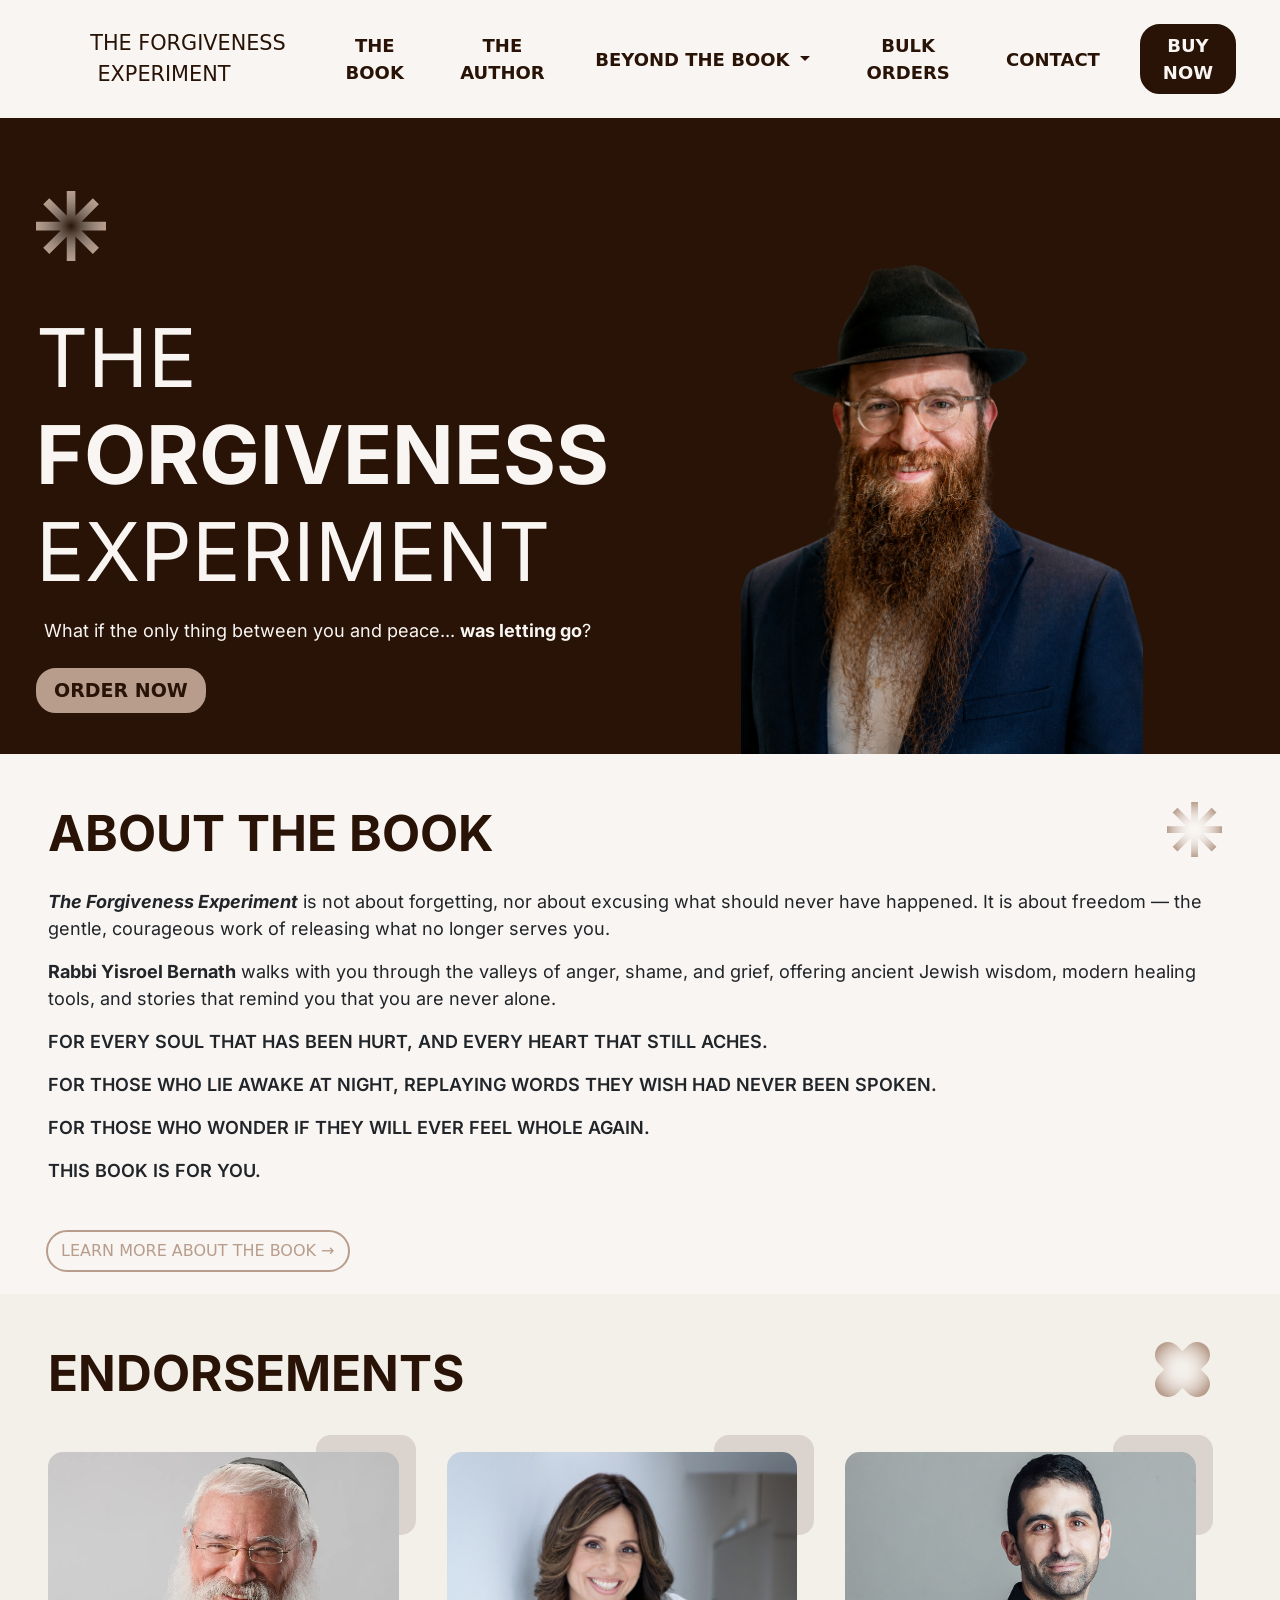
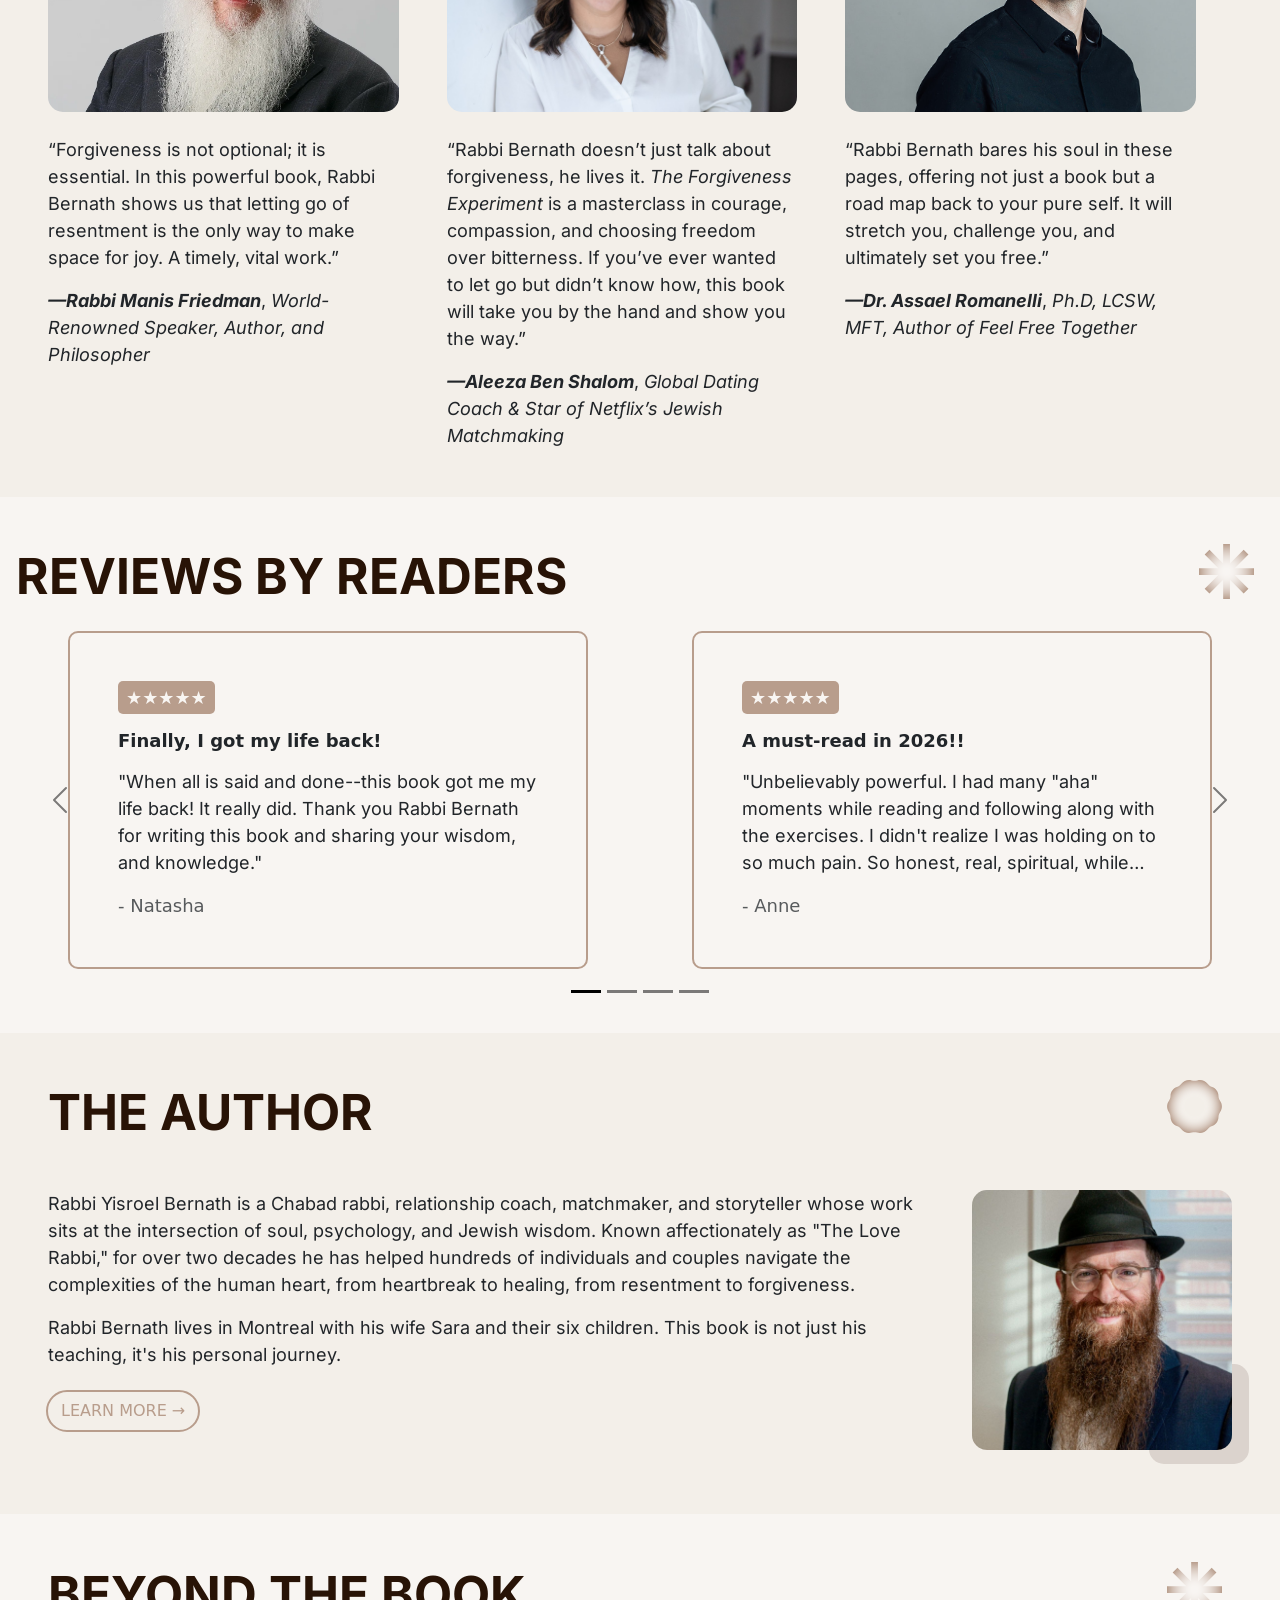
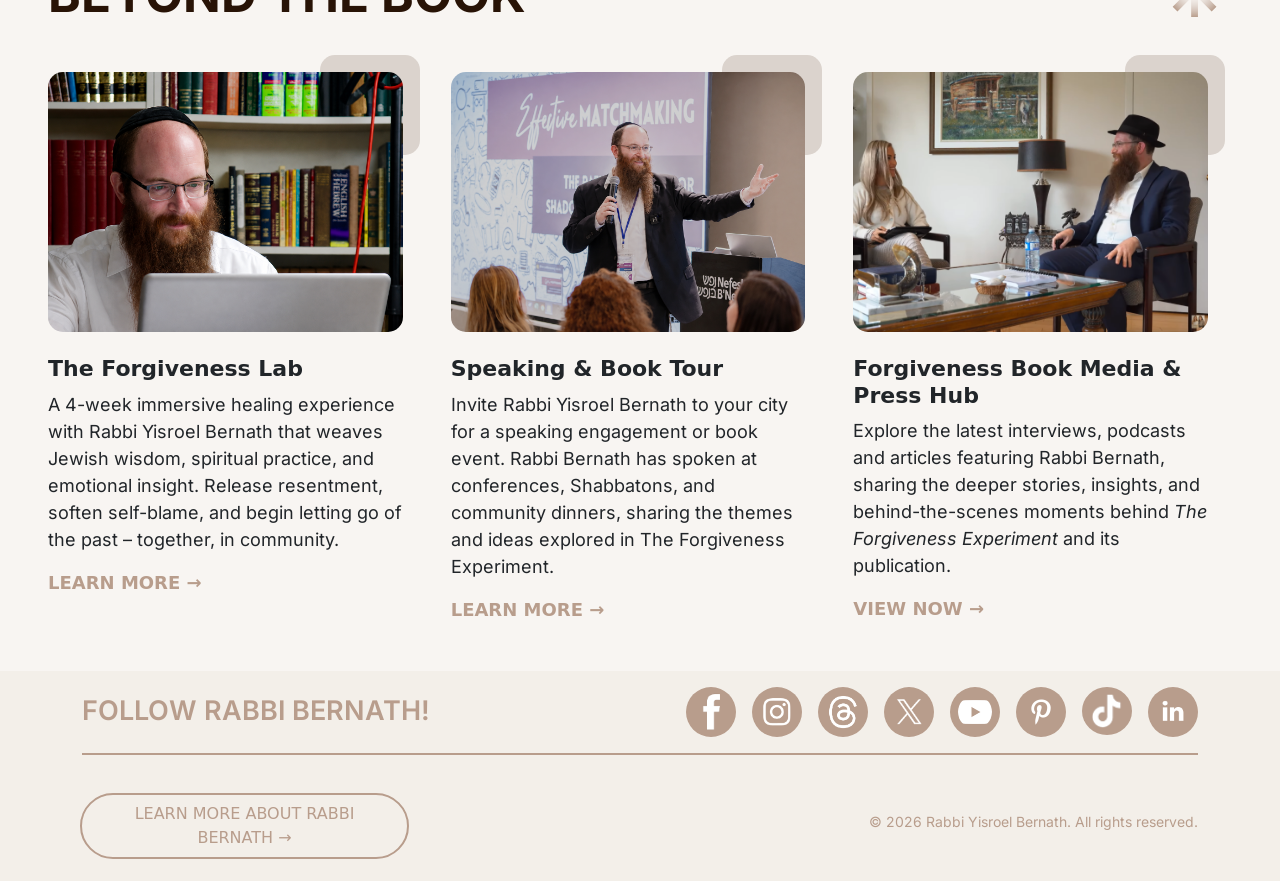
==== index.html @ 2a505ebc "adds padding home page" ====
<!doctype html>
<html lang="en">

<head>
    <meta charset="utf-8" />
    <meta name="viewport" content="width=device-width, initial-scale=1" />
    <meta name="description"
        content="Order The Forgiveness Experiment — a powerful book about healing, self-growth, and the freedom that comes from true forgiveness by Rabbi Yisroel Bernath. ">
    <!--  Essential META Tags -->

    <meta property="og:title" content="The Forgiveness Experiment Book | Rabbi Yisroel Bernath">
    <meta property="og:description"
        content="Order The Forgiveness Experiment — a powerful book about healing, self-growth, and the freedom that comes from true forgiveness by Rabbi Yisroel Bernath. ">
    <meta property="og:image" content="https://forgivenessbook.org/assets/imgs/Social-Share-Preview_TFE.png">
    <meta property="og:type" content="website">

    <!-- need final url for meta url -->
    <meta property="og:url" content="https://forgivenessbook.org/">
    <!-- Twitter Card Tags -->
    <meta name="twitter:card" content="summary_large_image">
    <meta name="twitter:title" content="The Forgiveness Experiment Book | Rabbi Yisroel Bernath">
    <meta name="twitter:description"
        content="Order The Forgiveness Experiment — a powerful book about healing, self-growth, and the freedom that comes from true forgiveness by Rabbi Yisroel Bernath.">
    <meta name="twitter:image" content="https://forgivenessbook.org/assets/imgs/Social-Share-Preview_TFE.png">


    <!--  Non-Essential, But Recommended -->
    <meta name="google-site-verification" content="qG6mMOlz5mEXPRGPlg9snTbhhjlRV29nAaSzix2DynI" />
    <meta property="og:site_name" content="The Forgiveness Experiment Book | Rabbi Yisroel Bernath">
    <meta name="twitter:image:alt" content="The Forgiveness Experiment Book | Rabbi Yisroel Bernath">
    <link rel="shortcut icon" href="./assets/imgs/favicon_tfe.png">
    <title>The Forgiveness Experiment Book | Rabbi Yisroel Bernath</title>
    <link href="https://cdn.jsdelivr.net/npm/bootstrap@5.3.8/dist/css/bootstrap.min.css" rel="stylesheet"
        integrity="sha384-sRIl4kxILFvY47J16cr9ZwB07vP4J8+LH7qKQnuqkuIAvNWLzeN8tE5YBujZqJLB" crossorigin="anonymous" />
    <link rel="stylesheet" href="./styles.css" />
</head>

<body>
    <header class="container-fluid">
        <div class="row align-items-start">
            <nav class="navbar navbar-expand-xl cont flex-row justify-content-center px-4">
                <button class="navbar-toggler ms-auto" type="button" data-bs-toggle="collapse"
                    data-bs-target="#navbarNavAltMarkup" aria-controls="navbarNavAltMarkup" aria-expanded="false"
                    aria-label="Toggle navigation">
                    <span class="navbar-toggler-icon"></span>
                </button>

                <div class="collapse navbar-collapse ps-xl-4" id="navbarNavAltMarkup">

                    <ul class="navbar-nav d-flex text-center">

                        <li>
                            <span class="text-logo">
                                <a class="nav-link d-none d-lg-inline" href="./index.html"
                                    aria-label="navigate to home page">The <span class="upperbold">Forgiveness</span>
                                    Experiment</a>
                                 <a class="nav-link d-lg-none d-block upperbold normal active" href="./index.html"
                                    aria-label="navigate to home page">Home</a>
                            </span>
                        </li>
                        <li>
                            <a class="nav-link upperbold" href="./book.html">The book</a>
                        </li>

                        <li>
                            <a class="nav-link upperbold" href="./author.html">The Author</a>
                        </li>
                        <li class="nav-item dropdown">
                            <a class="nav-link dropdown-toggle upperbold" href="#" id="navbarDropdown" role="button"
                                data-bs-toggle="dropdown" aria-expanded="false">
                                Beyond the book
                            </a>
                            <div class="dropdown-menu" aria-labelledby="navbarDropdown">
                                <a class="dropdown-item" href="./forgiveness-lab.html">The Forgiveness Lab</a>
                                <a class="dropdown-item" href="./media.html">Media, Press & Podcasts</a>
                                <a class="dropdown-item" href="./book-tour.html">Speaking Tours & Events</a>
                            </div>
                        </li>
                        <!-- <a  class="nav-link upperbold" href="./book-tour.html">Speaking & Book Tour</a> -->
                        <li>
                            <a class="nav-link upperbold" href="./bulk-orders.html">Bulk Orders</a>

                        </li>
                        <li>
                            <a class="nav-link upperbold" href="./contact.html">Contact</a>
                        </li>
                        <li>
                            <a class="nav-btn buy-now-btn btn upperbold" href="./where-to-buy.html">Buy now</a>

                        </li>
                    </ul>
                </div>
            </nav>
        </div>
    </header>
    <main class="container-fluid">
        <div class="home-hero-wrapper pt-5">
            <div class="row px-3 px-lg-5 align-items-center">
                <section class="col col-12 col-xl-7 flex-grow-lg-1 clean ps-lg-0">
                    <h1 class="d-flex flex-column before-icon home-heading">
                        The <span class="text-bold">Forgiveness</span>
                        Experiment
                    </h1>
                    <p class="tagline ms-2 mt-3 mb-4 text-left">
                        What if the only thing between you and peace...
                        <strong>was letting go</strong>?
                    </p>
                    <div class="d-flex my-3 justify-content-start">
                        <a class="preorder-btn btn btn-primary upperbold home-cta" href="./where-to-buy.html">
                            Order Now
                        </a>
                        <!-- <ul class="dropdown-menu">
                            <li><a class="dropdown-item upperbold" href="https://www.amazon.ca/dp/1069217638"
                                    target="_blank">Amazon <span class="emoji">🇨🇦</span></a></li>
                            <li><a class="dropdown-item upperbold"
                                    href="https://www.amazon.com/Forgiveness-Experiment-What-Would-Your/dp/1069217638"
                                    target="_blank">Amazon <span class="emoji">🇺🇸</span></a></li>
                            <li><a class="dropdown-item upperbold"
                                    href="https://www.amazon.ca/Forgiveness-Experiment-What-Would-Your-ebook/dp/B0FR2QNJL6"
                                    target="_blank">Kindle <span class="emoji">🇨🇦</span></a></li>
                            <li><a class="dropdown-item upperbold" href="https://www.amazon.com/dp/B0FR2QNJL6"
                                    target="_blank">Kindle <span class="emoji">🇺🇸</span></a></li>
                            <li><a class="dropdown-item upperbold"
                                    href="https://www.audible.ca/pd/The-Forgiveness-Experiment-Audiobook/B0GMS2HFL9"
                                    target="_blank">Audible <span class="emoji">🇨🇦</span></a></li>
                            <li><a class="dropdown-item upperbold"
                                    href="https://www.audible.com/pd/The-Forgiveness-Experiment-Audiobook/B0GMS5DCKH"
                                    target="_blank">Audible <span class="emoji">🇺🇸</span></a></li>
            
                        </ul> -->
                    </div>
                </section>
                <div class="col col-12 col-xl-4 d-flex justify-content-center justify-content-xl-end p-0">
                    <div class="bernath-headshot mt-xl-5"></div>
                </div>
            </div>
        </div>
        <section id="about_book">
            <div class="cont px-3 pt-5 px-lg-5 column-important">
                <h2 class="before-icon icon-1 icon-right mb-4">About the book</h2>
                <p>
                    <strong><em>The Forgiveness Experiment</em></strong> is
                    not about forgetting, nor about excusing what should
                    never have happened. It is about freedom — the gentle,
                    courageous work of releasing what no longer serves you.
                </p>
                <p>
                    <strong>Rabbi Yisroel Bernath</strong> walks with you
                    through the valleys of anger, shame, and grief, offering
                    ancient Jewish wisdom, modern healing tools, and stories
                    that remind you that you are never alone.
                </p>
                <p class="upperbold">
                    For every soul that has been hurt, and every heart that
                    still aches.
                </p>
                <p class="upperbold">
                    For those who lie awake at night, replaying words they
                    wish had never been spoken.
                </p>
                <p class="upperbold">
                    For those who wonder if they will ever feel whole again.
                </p>
                <p class="upperbold mb-5">This book is for you.</p>
                <div class="mb-4">
                    <a href="./book.html" class="btn btn-outline upperbold text-uppercase" style="font-weight: normal;">
                        Learn More About the book →
                    </a>
                </div>
            </div>
            <!-- <div id="formHolder"></div> -->

        </section>

        <div class="content-section row px-3 pt-5 px-lg-5 me-1 me-md-0 highlight-bg" id="advance_praise">
            <div class="px-xxl-5">
                <h2 class="before-icon icon-3 icon-right mb-4">Endorsements</h2>
                <div class="d-flex flex-column flex-lg-row justify-content-center justify-content-lg-between me-lg-4">
                    <div class="quote-block mt-4 mb-4">
                        <div class="quote-img">
                            <span class="m-auto quote-inner-img">
                                <img src="./assets/imgs/RMMF2.png" alt="" class="img-fluid rounded" />
                            </span>
                        </div>
                        <div class="quote-text mt-4 mb-4">
                            <blockquote>
                                <p>
                                    “Forgiveness is not optional; it is
                                    essential. In this powerful book, Rabbi
                                    Bernath shows us that letting go of
                                    resentment is the only way to make space for
                                    joy. A timely, vital work.”
                                </p>
                            </blockquote>
                            <p>
                                <em><strong>—Rabbi Manis Friedman</strong></em>,
                                <cite>World-Renowned Speaker, Author, and
                                    Philosopher</cite>
                            </p>
                        </div>
                    </div>
                    <div class="quote-block mt-4 mb-4">
                        <div class="quote-img">
                            <span class="m-auto quote-inner-img aleeza">
                                <img src="./assets/imgs/aleeza-ben-shalom.jpeg" alt="" class="img-fluid rounded" />
                            </span>
                        </div>
                        <div class="quote-text mt-4 mb-4">
                            <blockquote>
                                <p>
                                    “Rabbi Bernath doesn’t just talk about
                                    forgiveness, he lives it.
                                    <em>The Forgiveness Experiment</em> is a
                                    masterclass in courage, compassion, and
                                    choosing freedom over bitterness. If you’ve
                                    ever wanted to let go but didn’t know how,
                                    this book will take you by the hand and show
                                    you the way.”
                                </p>
                            </blockquote>
                            <p>
                                <em><strong>—Aleeza Ben Shalom</strong></em>,
                                <cite>Global Dating Coach & Star of Netflix’s
                                    Jewish Matchmaking</cite>
                            </p>
                        </div>
                    </div>
                    <div class="quote-block mt-4 mb-4">
                        <div class="quote-img">
                            <span class="m-auto quote-inner-img">
                                <img src="./assets/imgs/assael-romanelli.jpeg" alt="" class="img-fluid rounded" />
                            </span>
                        </div>
                        <div class="quote-text mt-4 mb-4">
                            <blockquote>
                                <p>
                                    “Rabbi Bernath bares his soul in these
                                    pages, offering not just a book but a road
                                    map back to your pure self. It will stretch
                                    you, challenge you, and ultimately set you
                                    free.”
                                </p>
                            </blockquote>
                            <p>
                                <em><strong>—Dr. Assael Romanelli</strong></em>,
                                <cite>Ph.D, LCSW, MFT, Author of Feel Free
                                    Together</cite>
                            </p>
                        </div>
                    </div>

                </div>


            </div>

        </div>
        <section>
            <div class="row px-3 pt-5 pb-4 pb-lg-5">
                <div class="px-xxl-5">
                    <h2 class="before-icon icon-1 icon-right mb-2 mb-md-4">Reviews by Readers</h2>
                    <!-- DESKTOP CAROUSEL 2 REVIEWS PER SLIDE-->
                    <div id="textCarouselDesktop" class="carousel carousel-dark slide d-none d-lg-block"
                        data-bs-ride="carousel">

                        <!-- Desktop Indicators -->
                        <div class="carousel-indicators">

                            <button type="button" data-bs-target="#textCarouselDesktop" data-bs-slide-to="0"
                                class="active" aria-current="true" aria-label="Slide 1"></button>

                            <button type="button" data-bs-target="#textCarouselDesktop" data-bs-slide-to="1"
                                aria-label="Slide 2"></button>

                            <button type="button" data-bs-target="#textCarouselDesktop" data-bs-slide-to="2"
                                aria-label="Slide 3"></button>
                            <button type="button" data-bs-target="#textCarouselDesktop" data-bs-slide-to="3"
                                aria-label="Slide 4"></button>
                        </div>
                        <!-- Desktop Slides -->
                        <div class="carousel-inner rounded">
                            <!-- Slide 1 -->
                            <div class="carousel-item active" data-bs-interval="5000">
                                <div class="row g-0 justify-content-center">
                                    <!-- Review 1 -->
                                    <div class="col-md-6">
                                        <div class="p-5 text-left mx-auto carousel-text carousel-card">
                                            <div class="stars">
                                                ★★★★★
                                            </div>
                                            <h5 class="fw-bold mb-3">
                                                Finally, I got my life back!
                                            </h5>
                                            <p class="lead">
                                                "When all is said and done--this book got me my
                                                life back! It really did. Thank you Rabbi Bernath
                                                for writing this book and sharing your wisdom, and
                                                knowledge."
                                            </p>
                                            <small class="text-muted">
                                                - Natasha
                                            </small>
                                        </div>
                                    </div>
                                    <!-- Review 2 -->
                                    <div class="col-md-6">
                                        <div class="p-5 text-left mx-auto carousel-text carousel-card">
                                            <div class="stars">
                                                ★★★★★
                                            </div>
                                            <h5 class="fw-bold mb-3">
                                                A must-read in 2026!!
                                            </h5>
                                            <p class="lead">
                                                "Unbelievably powerful. I had many "aha" moments
                                                while reading and following along with the
                                                exercises. I didn't realize I was holding on to
                                                so much pain. So honest, real, spiritual, while
                                                also teaching you what to do with all your pent
                                                up feelings and grudges. I feel lighter, and more
                                                in touch with what I need to let go of, from this
                                                book. I couldn't recommend more!!!"
                                            </p>
                                            <small class="text-muted">
                                                - Anne
                                            </small>
                                        </div>
                                    </div>

                                </div>
                            </div>
                            <!-- Slide 2 -->
                            <div class="carousel-item" data-bs-interval="5000">
                                <div class="row g-0 justify-content-center">
                                    <!-- Review 3 -->
                                    <div class="col-md-6">
                                        <div class="p-5 text-left mx-auto carousel-text carousel-card">
                                            <div class="stars">
                                                ★★★★★
                                            </div>
                                            <h5 class="fw-bold mb-3">
                                                This should be required reading!
                                            </h5>
                                            <p class="lead">
                                                Reading this book was more like having a conversation in my head with
                                                our good friend Rabbi Bernath. He bears his soul and shares beautiful
                                                heartfelt stories that lead you in a natural way to your own hard truths
                                                of being wronged or hurt by others. At the same time the book allows the
                                                reader to draw from our own experiences , the times we hurt others and
                                                exactly how to process and release it. We as humans can all relate to
                                                this at some time of our lives. It’s an easy flow read with derp
                                                profound yet simple ideas to process a forgiveness of any kind. I’ve
                                                already bought several books for gifts. Highly recommend.
                                            </p>
                                            <small class="text-muted">
                                                - Cheryl
                                            </small>
                                        </div>
                                    </div>
                                    <!-- Review 4 -->
                                    <div class="col-md-6">
                                        <div class="p-5 text-left mx-auto carousel-text carousel-card">
                                            <div class="stars">
                                                ★★★★★
                                            </div>
                                            <h5 class="fw-bold mb-3">
                                                A book that makes you reflect
                                            </h5>
                                            <p class="lead">
                                                I really enjoyed reading "The Forgiveness Experiment". It shares simple
                                                yet powerful insights about letting go, healing, and growing through
                                                forgiveness. Rabbi Bernath explains the topic in a way that feels both
                                                practical and personal.
                                                Reading this book made me reflect on my own life and relationships. It
                                                truly gave me a new perspective on forgiveness. Anyone interested in
                                                personal growth, spirituality, or emotional healing would really enjoy
                                                this book.
                                                A truly meaningful and inspiring read.
                                            </p>
                                            <small class="text-muted">
                                                - Silvia
                                            </small>
                                        </div>
                                    </div>

                                </div>
                            </div>
                            <!-- Slide 3 -->
                            <div class="carousel-item" data-bs-interval="5000">
                                <div class="row g-0 justify-content-center">
                                    <!-- Review 5 -->
                                    <div class="col-md-6">
                                        <div class="p-5 text-left mx-auto carousel-text carousel-card">
                                            <div class="stars">
                                                ★★★★★
                                            </div>
                                            <h5 class="fw-bold mb-3">
                                                Empowering Experiences
                                            </h5>
                                            <p class="lead">
                                                So far, several chapters have addressed issues faced in my own life and
                                                provided me with wisdom to release what I’ve been holding onto for
                                                years, or even minutes. Using the suggested steps for renewal of my
                                                thoughts, my heart and my emotions have produced wonderful insight and
                                                results. I truly appreciate RYB’s statements about the fact that it
                                                doesn’t always go away - right away, but knowing what to do in response
                                                to it, definitely has helped me with healing.
                                                Purchased one for myself, and another for someone else who needs the
                                                benefits of forgiveness.
                                                Grateful to G-d for blessing me with this information, instruction and
                                                insight on how to move beyond resentment.
                                            </p>
                                            <small class="text-muted">
                                                - WhoMe
                                            </small>
                                        </div>
                                    </div>


                                    <!-- Review 6 -->
                                    <div class="col-md-6">
                                        <div class="p-5 text-left mx-auto carousel-text carousel-card">
                                            <div class="stars">
                                                ★★★★★
                                            </div>
                                            <h5 class="fw-bold mb-3">
                                                10/10
                                            </h5>
                                            <p class="lead">
                                                This book is phenomenal! I have been listening to Rabbi Bernath’s
                                                podcast, “Kabbalah is for Everyone” for a little over a year which is
                                                how I learned about this release. I have been thrilled so far with his
                                                new book! The exercises included and mindset reframes are absolutely
                                                groundbreaking! I recommend this book to anyone who is looking for a new
                                                perspective on self growth and forgiveness. Everyone needs this!
                                            </p>
                                            <small class="text-muted">
                                                - Delora May Day
                                            </small>
                                        </div>
                                    </div>

                                </div>
                            </div>
                            <!-- Slide 4 -->
                            <div class="carousel-item" data-bs-interval="5000">
                                <div class="row g-0 justify-content-center">
                                    <!-- Review 5 -->
                                    <div class="col-md-6">
                                        <div class="p-5 text-left mx-auto carousel-text carousel-card">
                                            <div class="stars">
                                                ★★★★★
                                            </div>
                                            <h5 class="fw-bold mb-3">
                                                The Forgiveness Experiment is worth the read!
                                            </h5>
                                            <p class="lead">
                                                Well written and encouraging read. This book challenges the readers to
                                                consider what life would look like if they walked in freedom instead of
                                                bitterness. There are loads of examples of what forgiveness can look
                                                like. I appreciated the questions at the end of each chapter that
                                                encouraged me to look deeply into my own life experiences. Definitely
                                                worth reading and becoming involved in the forgiveness experiment by
                                                doing the exercises at the end of each chapter.
                                            </p>
                                            <small class="text-muted">
                                                - Katieh
                                            </small>
                                        </div>
                                    </div>


                                    <!-- Continue Reading -->
                                    <div class="col-md-6">
                                        <div class="p-5 text-left mx-auto carousel-text carousel-card">
                                            <h5 class="fw-bold mb-3">
                                                Continue Reading
                                            </h5>
                                            <p class="lead">
                                                Select the link below to read more about how this
                                                book has impacted readers:
                                            </p>
                                            <a href="https://www.amazon.com/Forgiveness-Experiment-What-Would-Your/dp/1069217638#averageCustomerReviewsAnchor"
                                                target="_blank" rel="noopener noreferrer"
                                                class="btn btn-outline upperbold text-uppercase"
                                                style="font-weight: normal;">
                                                Read more Amazon Reviews
                                            </a>
                                        </div>
                                    </div>

                                </div>
                            </div>
                        </div>
                        <!-- Desktop Previous -->
                        <button class="carousel-control-prev carousel-control" type="button"
                            data-bs-target="#textCarouselDesktop" data-bs-slide="prev">

                            <span class="carousel-control-prev-icon" aria-hidden="true"></span>

                            <span class="visually-hidden">
                                Previous
                            </span>

                        </button>
                        <!-- Desktop Next -->
                        <button class="carousel-control-next carousel-control" type="button"
                            data-bs-target="#textCarouselDesktop" data-bs-slide="next">
                            <span class="carousel-control-next-icon" aria-hidden="true"></span>
                            <span class="visually-hidden">
                                Next
                            </span>
                        </button>
                    </div>
                    <!-- MOBILE CAROUSEL 1 REVIEW PER SLIDE -->

                    <div id="textCarouselMobile" class="carousel carousel-dark slide d-block d-lg-none"
                        data-bs-ride="carousel">
                        <!-- Mobile Indicators -->
                        <div class="carousel-indicators">
                            <button type="button" data-bs-target="#textCarouselMobile" data-bs-slide-to="0"
                                class="active" aria-current="true" aria-label="Slide 1"></button>
                            <button type="button" data-bs-target="#textCarouselMobile" data-bs-slide-to="1"
                                aria-label="Slide 2"></button>
                            <button type="button" data-bs-target="#textCarouselMobile" data-bs-slide-to="2"
                                aria-label="Slide 3"></button>
                            <button type="button" data-bs-target="#textCarouselMobile" data-bs-slide-to="3"
                                aria-label="Slide 4"></button>
                            <button type="button" data-bs-target="#textCarouselMobile" data-bs-slide-to="4"
                                aria-label="Slide 5"></button>
                            <button type="button" data-bs-target="#textCarouselMobile" data-bs-slide-to="5"
                                aria-label="Slide 6"></button>
                            <button type="button" data-bs-target="#textCarouselMobile" data-bs-slide-to="6"
                                aria-label="Slide 7"></button>
                            <button type="button" data-bs-target="#textCarouselMobile" data-bs-slide-to="7"
                                aria-label="Slide 8"></button>
                        </div>

                        <!-- Mobile Slides -->
                        <div class="carousel-inner rounded">
                            <!-- Slide 1 -->
                            <div class="carousel-item active carousel-card" data-bs-interval="5000">

                                <div class="p-5 text-center mx-auto">
                                    <div class="stars">
                                        ★★★★★
                                    </div>
                                    <h5 class="fw-bold mb-3">
                                        Finally, I got my life back!
                                    </h5>
                                    <p class="lead">
                                        "When all is said and done--this book got me my life back!
                                        It really did. Thank you Rabbi Bernath for writing this
                                        book and sharing your wisdom, and knowledge."
                                    </p>
                                    <small class="text-muted">
                                        - Natasha
                                    </small>
                                </div>
                            </div>
                            <!-- Slide 2 -->
                            <div class="carousel-item carousel-card" data-bs-interval="5000">
                                <div class="p-5 text-center mx-auto">
                                    <div class="stars">
                                        ★★★★★
                                    </div>
                                    <h5 class="fw-bold mb-3">
                                        A must-read in 2026!!
                                    </h5>
                                    <p class="lead">
                                        "Unbelievably powerful. I had many "aha" moments while
                                        reading and following along with the exercises. I didn't
                                        realize I was holding on to so much pain. So honest, real,
                                        spiritual, while also teaching you what to do with all
                                        your pent up feelings and grudges. I feel lighter, and
                                        more in touch with what I need to let go of, from this
                                        book. I couldn't recommend more!!!"
                                    </p>
                                    <small class="text-muted">
                                        - Anne
                                    </small>
                                </div>
                            </div>
                            <!-- Slide 3 -->
                            <div class="carousel-item carousel-card" data-bs-interval="5000">
                                <div class="p-5 text-center mx-auto">
                                    <div class="stars">
                                        ★★★★★
                                    </div>
                                    <h5 class="fw-bold mb-3">
                                        Recommend this book to everyone!
                                    </h5>
                                    <p class="lead">
                                        "...I've already tried some of the exercises and they have
                                        been immensely helpful! It's written in a way that is very
                                        easy to read and draws you in, in a way that you want to
                                        keep on reading."
                                    </p>
                                    <small class="text-muted">
                                        - Shevy
                                    </small>
                                </div>
                            </div>
                            <!-- Slide 4 -->
                            <div class="carousel-item carousel-card" data-bs-interval="5000">
                                <div class="p-5 text-center mx-auto">
                                    <div class="stars">
                                        ★★★★★
                                    </div>
                                    <h5 class="fw-bold mb-3">
                                        This should be required reading!
                                    </h5>
                                    <p class="lead">
                                        Reading this book was more like having a conversation in my head with
                                        our good friend Rabbi Bernath. He bears his soul and shares beautiful
                                        heartfelt stories that lead you in a natural way to your own hard truths
                                        of being wronged or hurt by others. At the same time the book allows the
                                        reader to draw from our own experiences , the times we hurt others and
                                        exactly how to process and release it. We as humans can all relate to
                                        this at some time of our lives. It’s an easy flow read with derp
                                        profound yet simple ideas to process a forgiveness of any kind. I’ve
                                        already bought several books for gifts. Highly recommend.
                                    </p>
                                    <small class="text-muted">
                                        - Cheryl
                                    </small>
                                </div>
                            </div>
                            <!-- Slide 5 -->
                            <div class="carousel-item carousel-card" data-bs-interval="5000">
                                <div class="p-5 text-center mx-auto">
                                    <div class="stars">
                                        ★★★★★
                                    </div>
                                    <h5 class="fw-bold mb-3">
                                        A book that makes you reflect
                                    </h5>
                                    <p class="lead">
                                        I really enjoyed reading "The Forgiveness Experiment". It shares simple
                                        yet powerful insights about letting go, healing, and growing through
                                        forgiveness. Rabbi Bernath explains the topic in a way that feels both
                                        practical and personal.
                                        Reading this book made me reflect on my own life and relationships. It
                                        truly gave me a new perspective on forgiveness. Anyone interested in
                                        personal growth, spirituality, or emotional healing would really enjoy
                                        this book.
                                        A truly meaningful and inspiring read.
                                    </p>
                                    <small class="text-muted">
                                        - Silvia
                                    </small>
                                </div>
                            </div>
                            <!-- Slide 6 -->
                            <div class="carousel-item carousel-card" data-bs-interval="5000">
                                <div class="p-5 text-center mx-auto">
                                    <div class="stars">
                                        ★★★★★
                                    </div>
                                    <h5 class="fw-bold mb-3">
                                        10/10
                                    </h5>
                                    <p class="lead">
                                        This book is phenomenal! I have been listening to Rabbi Bernath’s
                                        podcast, “Kabbalah is for Everyone” for a little over a year which is
                                        how I learned about this release. I have been thrilled so far with his
                                        new book! The exercises included and mindset reframes are absolutely
                                        groundbreaking! I recommend this book to anyone who is looking for a new
                                        perspective on self growth and forgiveness. Everyone needs this!
                                    </p>
                                    <small class="text-muted">
                                        - Delora May Day
                                    </small>
                                </div>
                            </div>
                            <!-- Slide 7 -->
                            <div class="carousel-item carousel-card" data-bs-interval="5000">
                                <div class="p-5 text-center mx-auto">
                                    <div class="stars">
                                        ★★★★★
                                    </div>
                                    <h5 class="fw-bold mb-3">
                                        The Forgiveness Experiment is worth the read!
                                    </h5>
                                    <p class="lead">
                                        Well written and encouraging read. This book challenges the readers to
                                        consider what life would look like if they walked in freedom instead of
                                        bitterness. There are loads of examples of what forgiveness can look
                                        like. I appreciated the questions at the end of each chapter that
                                        encouraged me to look deeply into my own life experiences. Definitely
                                        worth reading and becoming involved in the forgiveness experiment by
                                        doing the exercises at the end of each chapter.
                                    </p>
                                    <small class="text-muted">
                                        - Katieh
                                    </small>
                                </div>
                            </div>
                            <!-- Slide 8 -->
                            <div class="carousel-item carousel-card" data-bs-interval="5000">
                                <div class="p-5 text-center mx-auto">

                                    <h5 class="fw-bold mb-3">
                                        Continue Reading
                                    </h5>
                                    <p class="lead">
                                        Select the link below to read more about how this book has
                                        impacted readers:
                                    </p>
                                    <a href="https://www.amazon.com/Forgiveness-Experiment-What-Would-Your/dp/1069217638#averageCustomerReviewsAnchor"
                                        target="_blank" rel="noopener noreferrer"
                                        class="btn btn-outline upperbold text-uppercase" style="font-weight: normal;">
                                        Read more Amazon Reviews
                                    </a>
                                </div>
                            </div>
                        </div>
                        <!-- Mobile Previous -->
                        <button class="carousel-control-prev carousel-control" type="button"
                            data-bs-target="#textCarouselMobile" data-bs-slide="prev">
                            <span class="carousel-control-prev-icon" aria-hidden="true"></span>
                            <span class="visually-hidden">
                                Previous
                            </span>
                        </button>
                        <!-- Mobile Next -->
                        <button class="carousel-control-next carousel-control" type="button"
                            data-bs-target="#textCarouselMobile" data-bs-slide="next">
                            <span class="carousel-control-next-icon" aria-hidden="true"></span>
                            <span class="visually-hidden">
                                Next
                            </span>
                        </button>

                    </div>
                </div>
                <div class="p-2"></div>
        </section>
        <section class="highlight-bg pb-5" id="about_author">
            <div class="row px-3 pt-4 px-lg-5">
                <div class="px-xxl-5 pt-4 pb-md-4">
                    <h2 class="before-icon icon-2 icon-right mb-2 mb-md-4">The Author</h2>
                </div>
            </div>
            <div class="cont px-3 px-lg-5">
                <div>
                    <p>
                        Rabbi Yisroel Bernath is a Chabad rabbi, relationship
                        coach, matchmaker, and storyteller whose work sits at
                        the intersection of soul, psychology, and Jewish wisdom.
                        Known affectionately as "The Love Rabbi," for over two
                        decades he has helped hundreds of individuals and
                        couples navigate the complexities of the human heart,
                        from heartbreak to healing, from resentment to
                        forgiveness.
                    </p>
                    <p>
                        Rabbi Bernath lives in Montreal with his wife Sara and
                        their six children. This book is not just his teaching,
                        it's his personal journey.
                    </p>
                    <div>
                    <a href="./author.html" class="btn btn-outline upperbold text-uppercase mt-2"
                        style="font-weight: normal;">
                        Learn more →
                    </a>
                </div>
                </div>
                <div class="portrait" style="margin-bottom: 1rem;">
                    <span class="portrait-inner">
                        <img src="./assets/imgs/rabbi-yisroel-bernath-headshot-2.jpg"
                            class="img-fluid rounded square-portrait" alt="" />
                    </span>
                </div>

            </div>
            
        </section>
        <section class="content-section row px-3 pt-5 px-lg-5" id="beyond_the_book">
            <div class="px-xxl-5">
                <h2 class="before-icon icon-1 icon-right mb-2 mb-md-4">Beyond the Book</h2>
                <div
                    class="d-flex flex-column flex-lg-row justify-content-center justify-content-lg-between me-3 me-lg-4">
                    <div class="quote-block mt-4 mb-4">
                        <div class="quote-img">
                            <span class="m-auto quote-inner-img">
                                <img src="./assets/imgs/forgivenesslab.png" alt="" class="img-fluid rounded" />
                            </span>
                        </div>
                        <div class="quote-text mt-4 mb-4">
                            <h3>The Forgiveness Lab</h3>
                            <p>A 4-week immersive healing experience with Rabbi Yisroel Bernath that weaves Jewish
                                wisdom, spiritual practice, and emotional insight. Release resentment, soften
                                self-blame, and begin letting go of the past – together, in community.</p>
                            <a class="upperbold cta-link" href="./forgiveness-lab.html">Learn more →</a>
                        </div>
                    </div>
                    <div class="quote-block mt-4 mb-4">
                        <div class="quote-img">
                            <span class="m-auto quote-inner-img">
                                <img src="./assets/imgs/speaking.png" alt="" class="img-fluid rounded" />
                            </span>
                        </div>
                        <div class="quote-text mt-4 mb-4">
                            <h3>Speaking & Book Tour</h3>
                            <p>Invite Rabbi Yisroel Bernath to your city for a speaking engagement or book event. Rabbi
                                Bernath has spoken at conferences, Shabbatons, and community dinners, sharing the themes
                                and ideas explored in The Forgiveness Experiment.
                            </p>
                            <a class="upperbold cta-link" href="./book-tour.html">Learn more →</a>
                        </div>
                    </div>
                    <div class="quote-block mt-4 mb-4">
                        <div class="quote-img">
                            <span class="m-auto quote-inner-img">
                                <img src="./assets/imgs/podcast-feature.png" alt="" class="img-fluid rounded" />
                            </span>
                        </div>
                        <div class="quote-text mt-4 mb-4">
                            <h3>Forgiveness Book Media & Press Hub</h3>
                            <p>
                                Explore the latest interviews, podcasts and articles featuring Rabbi Bernath, sharing
                                the deeper stories, insights, and behind-the-scenes moments behind <em>The Forgiveness
                                    Experiment</em> and its publication.
                            </p>
                            <a class="upperbold cta-link" href="./media.html">View Now
                                →</a>
                        </div>
                    </div>

                </div>
            </div>

        </section>
    </main>
    <footer id="footer" class="container-fluid content-section">

        <!-- TOP: Heading + Social Links -->
        <div class="container-lg pt-3">
            <div class="d-flex flex-column flex-lg-row
             align-items-center align-items-lg-start
             gap-3">

                <div class="d-flex align-self-center">
                    <h2 class="upperbold mb-0">
                        Follow Rabbi Bernath!
                    </h2>
                </div>

                <div class="ms-lg-auto">
                    <div class="social-links d-flex flex-row flex-wrap
                 gap-2 gap-lg-3
                 justify-content-center justify-content-lg-end">

                        <a target="_blank" href="https://www.facebook.com/TheLoveRabbi/" aria-label="Facebook">
                            <img src="./assets/icons/social/facebook.png" alt="">
                        </a>
                        <a target="_blank" href="https://www.instagram.com/montrealrabbi/" aria-label="Instagram">
                            <img src="./assets/icons/social/Instagram.png" alt="">
                        </a>
                        <a target="_blank" href="https://www.threads.net/@montrealrabbi" aria-label="Threads">
                            <img src="./assets/icons/social/threads-img-1.png" alt="">
                        </a>
                        <a target="_blank" href="https://x.com/montrealrabbi" aria-label="X">
                            <img src="./assets/icons/social/X.png" alt="">
                        </a>
                        <a target="_blank" href="https://www.youtube.com/channel/UCi5mua4-gkhiv7NdbJv_C7w"
                            aria-label="YouTube">
                            <img src="./assets/icons/social/YouTube.png" class="p-1 p-lg-2" alt="">
                        </a>
                        <a target="_blank" href="https://www.pinterest.ca/myrabbi/" aria-label="Pinterest">
                            <img src="./assets/icons/social/Pinterest.png" alt="">
                        </a>
                        <a target="_blank" href="https://www.tiktok.com/@theloverabbi" aria-label="TikTok">
                            <img src="./assets/icons/social/Tiktok.png" alt="">
                        </a>
                        <a target="_blank" href="https://ca.linkedin.com/in/ybernath" aria-label="LinkedIn">
                            <img src="./assets/icons/social/LinkedIn.png" alt="">
                        </a>

                    </div>
                </div>

            </div>
        </div>

        <!-- DIVIDER -->
        <div class="container-lg">
            <hr class="strong d-none d-lg-block">
        </div>

        <!-- BOTTOM: CTA + Copyright -->
        <div class="container-lg">
            <div class="pt-3 pb-4
             d-flex flex-column flex-lg-row
             gap-3
             justify-content-center justify-content-lg-between
             align-items-center">

                <a target="_blank" href="https://www.theloverabbi.com/"
                    class="btn btn-outline text-uppercase learn-more-btn w-lg-auto">
                    Learn more about Rabbi Bernath →
                </a>

                <hr class="mobile-only w-100 m-0 mt-2">

                <p class="mb-0 text-center text-lg-start">
                    © 2026 Rabbi Yisroel Bernath. All rights reserved.
                </p>

            </div>
        </div>

    </footer>


    <script src="https://cdn.jsdelivr.net/npm/@popperjs/core@2.11.8/dist/umd/popper.min.js"
        integrity="sha384-I7E8VVD/ismYTF4hNIPjVp/Zjvgyol6VFvRkX/vR+Vc4jQkC+hVqc2pM8ODewa9r"
        crossorigin="anonymous"></script>
    <script src="https://cdn.jsdelivr.net/npm/bootstrap@5.3.8/dist/js/bootstrap.min.js"
        integrity="sha384-G/EV+4j2dNv+tEPo3++6LCgdCROaejBqfUeNjuKAiuXbjrxilcCdDz6ZAVfHWe1Y"
        crossorigin="anonymous"></script>
</body>

</html>
---- styles.css ----
:root {
	--main-color-light: #f8f5f2;
	--main-color-darker-light: #f3efe9;
	--main-color-dark: #281306;
	--accent-color-light: #dbd3cd;
	--accent-color-dark: #b89d8c;
	--accent-gold: #e9dd39;
	--pure-black: #000;
	--pure-white: #fff;
	--main-font-regular: 'Inter';
	--main-font-bold: 'Inter Bold';
	--main-font-italic: 'Inter Italic';
	--main-font-bold-italic: 'Inter Italic Bold';
	--h1-mobile-size: 2em;
	--h1-desktop-size: 4.5em;
	--h2-mobile-size: 1.6em;
	--h2-desktop-size: 2.75em;
}

/* nav */

nav {
	background-color: var(--main-color-light);

	& ul {
		list-style-type: none;

		& li {

			& a.active:hover {
				color: var(--accent-color-dark) !important;
			}
		}
	}
}


.dark-theme {
	background-color: var(--main-color-dark);


	&>div ul li a {
		color: var(--accent-color-light);

		/* &.active {
			color: var(--accent-color-dark);
		} */
	}

	&>div ul li .dropdown-menu {
		background-color: var(--main-color-dark);
	}

	& .navbar-toggler {
		border-color: var(--accent-color-light);
	}

	& .navbar-toggler > .navbar-toggler-icon {
	background-image: url('./assets/icons/svg/download.svg');
}
}



.navbar:has(.navbar-toggler[aria-expanded="true"]) {
	box-shadow: 0px 4px 6px rgba(0, 0, 0, 0.1);
	/* border-bottom-left-radius: 50%;
	border-bottom-right-radius: 50%; */
}

.navbar-nav a {
	font-size: 18px;
	color: var(--main-color-dark);
}



.navbar-nav>li>.text-logo>a>.upperbold {
	font-weight: 500;
}

.navbar-nav>li>.text-logo {
	font-weight: 400;
	text-transform: uppercase;
}

.navbar-nav a:hover,
.navbar-nav a:focus-visible {
	color: var(--accent-color-dark);
}

.nav-btn {
	color: var(--main-color-light) !important;

	&:hover,
	&:focus-visible {
		color: var(--main-color-dark) !important;
	}
}

.nav-btn.preorder-btn.btn.upperbold.dark-nav-btn {
	border: 2px solid var(--accent-color-light);
}

.navbar-nav .nav-link.active,
.navbar-nav .nav-link.show {
	color: var(--accent-color-dark);
}

.dropdown-item.active,
.dropdown-item:active {
	background-color: var(--accent-color-light);
	color: var(--main-color-dark);
}

a.dropdown-item {
	font-family:
		system-ui,
		-apple-system,
		BlinkMacSystemFont,
		"Segoe UI",
		"Segoe UI Emoji",
		"Apple Color Emoji",
		"Noto Color Emoji",
		sans-serif;

	&:hover,
	&:focus-visible {
		background-color: var(--accent-color-light);
		color: var(--main-color-dark);
	}
}

.dropdown-menu {
	background-color: var(--main-color-light);
	border: 0px;

	& .dropdown-item {
		text-align: center;

		@media screen and (min-width: 1200px) {
			text-align: left;
		}
	}
}

.navbar-nav>li>.text-logo>a {
	font-size: 1.3rem;
}

.emoji {
	font-family: "Segoe UI Emoji" !important;
	font-weight: normal !important;
}


/* inter-regular - latin */
@font-face {
	font-family: 'Inter';
	font-style: normal;
	font-weight: 400;
	font-display: swap;
	src: url('./fonts/inter-v20-latin-regular.woff2') format('woff2');
}

/* inter-italic - latin */
@font-face {
	font-family: 'Inter';
	font-style: italic;
	font-weight: 400;
	font-display: swap;
	src: url('./fonts/inter-v20-latin-italic.woff2') format('woff2');
}

/* inter-500 - latin */
@font-face {
	font-family: 'Inter';
	font-style: normal;
	font-weight: 500;
	font-display: swap;
	src: url('./fonts/inter-v20-latin-500.woff2') format('woff2');
}

/* inter-500italic - latin */
@font-face {
	font-family: 'Inter';
	font-style: italic;
	font-weight: 500;
	font-display: swap;
	src: url('./fonts/inter-v20-latin-500italic.woff2') format('woff2');
}

/* inter-600 - latin */
@font-face {
	font-family: 'Inter';
	font-style: normal;
	font-weight: 600;
	font-display: swap;
	src: url('./fonts/inter-v20-latin-600.woff2') format('woff2');
}

/* inter-600italic - latin */
@font-face {
	font-family: 'Inter';
	font-style: italic;
	font-weight: 600;
	font-display: swap;
	src: url('./fonts/inter-v20-latin-600italic.woff2') format('woff2');
}

/* inter-700 - latin */
@font-face {
	font-family: 'Inter';
	font-style: normal;
	font-weight: 700;
	font-display: swap;
	src: url('./fonts/inter-v20-latin-700.woff2') format('woff2');
}

/* inter-700italic - latin */
@font-face {
	font-family: 'Inter';
	font-style: italic;
	font-weight: 700;
	font-display: swap;
	src: url('./fonts/inter-v20-latin-700italic.woff2') format('woff2');
}

/* inter-800 - latin */
@font-face {
	font-family: 'Inter';
	font-style: normal;
	font-weight: 800;
	font-display: swap;
	src: url('./fonts/inter-v20-latin-800.woff2') format('woff2');
}

/* inter-800italic - latin */
@font-face {
	font-family: 'Inter';
	font-style: italic;
	font-weight: 800;
	font-display: swap;
	src: url('./fonts/inter-v20-latin-800italic.woff2') format('woff2');
}

/* inter-900 - latin */
@font-face {
	font-family: 'Inter';
	font-style: normal;
	font-weight: 900;
	font-display: swap;
	src: url('./fonts/inter-v20-latin-900.woff2') format('woff2');
}

/* inter-900italic - latin */
@font-face {
	font-family: 'Inter';
	font-style: italic;
	font-weight: 900;
	font-display: swap;
	src: url('./fonts/inter-v20-latin-900italic.woff2') format('woff2');
}


/* base  */

body {
	font-size: 18px;
	background-color: var(--main-color-light);
	overflow-x: hidden;

	@media screen and (min-width: 768px) {
		overflow-x: initial;
	}
}

/* text  */

.container-fluid h1 {
	--fs: var(--h1-mobile-size);
	--icon-size: 70px;
	--url: url('./assets/icons/svg/1.svg');
	font-family: var(--main-font-regular);
	font-size: var(--fs);
	color: var(--main-color-dark);

	text-transform: uppercase;
	font-weight: 100;

	@media screen and (min-width:375px) {
		--fs: 2.5em;
	}

	@media screen and (min-width: 768px) {
		--fs: var(--h1-desktop-size);
	}
}

h2 {
	--fs: var(--h2-mobile-size);
	font-family: var(--main-font-regular);
	font-size: var(--fs);
	text-transform: uppercase;
	font-weight: bold;
	color: var(--main-color-dark);

	@media screen and (min-width: 768px) {
		--fs: var(--h2-desktop-size);

	}
}

h3 {
	@media screen and (min-width: 1200px) {
		font-size: 1.5rem;
	}
}

.small-h2 {
	font-size: 22px;
}

.normal {
	font-size: 18px !important;
}

.mobile-brand {
	margin: 0;
	color: var(--accent-color-light);
	font-size: 14px;

	@media (min-width: 400px) {
		font-size: 18px;
	}
}

p {
	font-family: var(--main-font-regular);
	font-size: 18px;
}

.icon-1 {
	--url: url('./assets/icons/svg/1.svg');
}

.icon-2 {
	--url: url('./assets/icons/svg/2.svg');
}

.icon-3 {
	--url: url('./assets/icons/svg/3.svg');
}

.icon-right {
	--icon-position: calc(var(--icon-size)/var(--amount, -0.8));
	position: relative;
	margin-top: calc(var(--icon-position)*-0.90);

	&::before {
		position: absolute;
		top: var(--icon-position);

	}



	@media screen and (min-width: 768px) {
		--amount: -20;

		&::before {
			right: 0;
			top: var(--icon-position);
		}
	}
}

.before-icon {
	--icon-size: 40px;

	@media screen and (min-width: 768px) {
		--icon-size: 55px;
	}

	&::before {
		content: '';
		background-image: var(--url);
		background-size: contain;
		background-repeat: no-repeat;
		width: var(--icon-size, 40px);
		height: var(--icon-size, 40px);
		margin-right: 10px;
		margin-bottom: 0.6em;
		display: inline-block;
	}

	&:hover::before {
		animation: spin 0.7s 1 forwards ease-in-out;
	}
}

.before-icon::before {
	@media (min-width: 768px) {
		margin-bottom: 0.2em;
	}
}

.text-left {
	text-align: left;
}

.text-right {
	text-align: right;
}

.text-center {
	text-align: center;
}

.text-justify {
	text-align: justify;
}

.text-bold {
	font-weight: bold;
}

.text-bolder {
	font-weight: bolder;
}

.p-emphasis {
	font-style: italic;
	font-weight: 500;
	font-size: 1.1em;
	line-height: 1.5em;
	background-color: var(--main-color-dark);
	color: var(--main-color-light);
	padding: 2ch;
	border-radius: 10px;
}

.section-emphasis {

	font-weight: 400;
	font-size: 1.1em;
	line-height: 1.5em;
	padding: 2ch 0rem;
	border-radius: 10px;
	margin-inline: 0 0 !important;

	/* box-shadow: 0px 4px 6px 3px rgba(0, 0, 0, 0.1); */
	&>h3 {
		font-size: 1.3em;
		margin-bottom: 0.5rem;
		font-weight: 600;
		display: inline-block;
		text-transform: uppercase;
		color: var(--main-color-dark);
		/* background-color: var(--main-color-dark);
		color: var(--main-color-light); */
		/* padding: 0.5ch 1ch; */
		/* border-radius: 10px; */
		/* position: relative; */
		/* &::before {
			content: '';
			background-color: var(--main-color-darker-light);
			width: 20px;
			height: 20px;
			position: absolute;
			transform: rotate(45deg);
			top: 13px;
			left: -15px;
		} */

	}
}

.bulk-orders-content {
	display: grid;
	grid-template-columns: 1fr;
	gap: 2rem;

	place-items: center;
	align-items: start;

	@media screen and (min-width: 768px) {
		grid-template-columns: 1fr 1fr;
	}

	@media screen and (min-width: 1080px) {
		grid-template-columns: 1fr 1fr 1fr;
	}
}

.emphasis-link {
	color: var(--main-color-dark);
	text-decoration-style: underline;
	text-decoration-thickness: 0.1ch;


	&:hover,
	&:focus-visible {
		color: var(--accent-color-dark);
	}
}

.overview>h2 {
	font-size: 2.5rem;
}

.class>h2 {
	font-size: 2rem;
}

.bernath-headshot {
	--width: 400px;
	--height: 400px;

	width: var(--width);
	height: var(--height);
	background-image: url('./assets/imgs/headshot-0.png');
	background-size: cover;
	background-position: 50% 30%;

	@media screen and (min-width: 700px) {
		--width: 540px;
	--height: 540px;
	}
}

.home-hero-wrapper {
	background-color: var(--main-color-dark);

	&>* {
		color: var(--main-color-light);
	}
}

.home-heading {
	color: var(--main-color-light) !important;
}

/* .home-cta {
	border: 2px solid var(--main-color-light) !important;

	&:hover,
	&:focus {
		border-color: var(--main-color-darker-light);
	}
} */

/* modifiers */

.container-fluid {
	padding: 0rem;
}

.upperbold {
	text-transform: uppercase;
	font-weight: 600;
}

.uppercase {
	text-transform: uppercase;
}

.flavor-icon {
	max-width: 400px;
	max-height: 400px;
}

.desktop-only {
	display: none;
}

hr.strong {
	border: 1px solid var(--accent-color-dark);
	opacity: 1;
}

.row>div,
.row>section,
.row:has(section+div),
.cont {
	max-width: 1400px;

	@media screen and (min-width: 1400px) {
		&:not(.upperbold, .clean) {
			margin-inline: auto;
		}
	}
}

html,
body {
	overflow-x: hidden;
}

.column-important {
	flex-direction: column !important;
	gap: 0 !important;
}

/* preorder btn */

.preorder-btn {
	/* background-color: var(--main-color-dark); */
	/* color: var(--main-color-light); */
	background-color: #b89d8c;
	color: var(--main-color-dark);
	border-color: #b89d8c;
	border-radius: 20px;
	border: 2px solid #b89d8c;
	
	font-size: 19px;
	padding: 0.375rem 1rem;

	&:hover,
	&:focus-visible {
		background-color: var(--main-color-dark);
		color: var(--main-color-light);
		border-color: var(--main-color-light);
	}

	&:disabled {
		background-color: var(--accent-color-light);
		color: rgb(148, 143, 143);
	}

	&:active {
		background-color: var(--accent-color-light) !important;
		color: var(--main-color-dark) !important;
	}

	&.show {
		background-color: var(--accent-color-light);
		color: var(--main-color-dark);
	}
}

.buy-now-btn {
	 background-color: var(--main-color-dark); 
	 color: var(--main-color-light); 
	border-radius: 20px;
	border: 2px solid;
	border-color: var(--main-color-dark);
	font-size: 19px;
	padding: 0.375rem 1rem;

	&.dark-nav-btn {
		border-color: var(--main-color-light);
	}

	&:hover,
	&:focus-visible {
		background-color: var(--main-color-light);
		color: var(--main-color-dark);
		border-color: var(--main-color-dark);
	}

	&:disabled {
		background-color: var(--accent-color-light);
		color: rgb(148, 143, 143);
	}

	&:active {
		background-color: var(--accent-color-light) !important;
		color: var(--main-color-dark) !important;
	}

	&.show {
		background-color: var(--accent-color-light);
		color: var(--main-color-dark);
	}
}

.preorder-form {
	animation: fadeIn 0.2s 1 forwards ease-in-out;
}



.highlight-bg {
	background-color: var(--main-color-darker-light);
}

.cont {
	display: flex;
	flex-direction: column;
	gap: 2rem;

	div:not(:has(.upperbold, .social-links)),
	img {
		margin-inline: auto;
	}

	img {
		flex-basis: 1;
	}

	@media screen and (min-width: 768px) {
		flex-direction: row;
	}
}


.cover-img {
	width: 410px;

	@media screen and (min-width: 1440px) {
		width: 500px;
	}
}

/* images */


.quote-block {
	& .quote-text {
		& h3 {
			font-weight: 600;
			font-size: 22px;
		}
	}

	&:has(+.quote-block) {
		margin-inline-end: 3rem;
	}

	/* @media screen and (min-width: 768px) { */
	width: 100%;

	@media screen and (min-width: 960px) {
		width: 33.3%;
	}
}

.quote-img {
	display: flex;

	img {
		margin-inline: auto;

		@media screen and (min-width: 960px) {
			margin: 0;
		}
	}

	&>.quote-inner-img {
		position: relative;

		&::before {
			content: '';
			display: block;
			width: 100px;
			height: 100px;
			background-color: var(--accent-color-light);
			position: absolute;
			right: -17px;
			top: -17px;
			border-radius: 15px;
			z-index: 0;
		}
	}
}

.portrait {
	z-index: 2;

	&>.portrait-inner {
		position: relative;

		box-sizing: border-box;
		height: 100%;
		width: 100%;

		&::before {
			content: '';
			display: block;
			width: 100px;
			height: 100px;
			background-color: var(--accent-color-light);
			position: absolute;
			right: -17px;
			bottom: -135px;
			border-radius: 15px;
			z-index: -1;
		}
	}
}

.img-fluid.rounded {
	border-radius: 15px !important;
}


.quote-img img {
	--size: 260px;
	height: var(--size);
	width: calc(var(--size) * 1.5);
	object-fit: cover;
	/* max-width: none; */
	position: relative;



}

.square-portrait {
	--size: 260px;
	height: var(--size);
	width: calc(var(--size));
	object-fit: cover;
	max-width: none;


}

.carousel-control {
	width: 7%;


	&>span {
		color: var(--accent-color-dark);
	}
}

.carousel-text>* {
	font-size: 1em;
}

.carousel-card {
	border: 2px solid var(--accent-color-dark);
	border-radius: 10px;
	min-height: 70%;


	@media (min-width: 1000px) {
		max-width: 520px;
	}

	&>p {
		overflow: hidden;
		display: -webkit-box;
		-webkit-line-clamp: 4;
		-webkit-box-orient: vertical;
	}
}

.carousel-indicators {

	@media (min-width: 1000px) {
		bottom: -50px;
	}


	&>button {
		background-color: var(--accent-color-dark);
	}
}

.stars {
	display: inline-block;
	color: var(--main-color-light);
	background-color: var(--accent-color-dark);
	margin-bottom: 1rem;
	padding: 0.2rem 0.5rem;
	border-radius: 5px;
}

.quote-block:nth-of-type(2) .quote-img img {
	object-fit: cover;
	object-position: center;
}

.quote-block:nth-of-type(3) .quote-img img {
	object-fit: cover;
	object-position: 100% 0%;
}

.aleeza img {
	object-position: 50% 20% !important;
}

/* .row.px-5 {
  margin-left: 0 !important;
  margin-right: 0 !important;
  margin: auto;
} */

.heading-wrapper {
	position: relative;
}

.heading-section {
	--width: calc(100vw - 2rem);
	--bottom: -85px;
	position: absolute;
		bottom: var(--bottom);
		left: calc(50% - (var(--width) / 2));
	width: var(--width);
	max-width: 1304px;

	@media screen and (min-width: 768px) {
		--width: 680px;
	}

	/* @media screen and (min-width: 1300px) {
		--width: 1300px;
	} */

	/* &.the-author-title {

		@media screen and (min-width: 768px) {
			--width: 680px;
		}
	} */
}



.splash-text {
	background-color: var(--main-color-dark);
	border-radius: 10px;
	white-space: pre-line;
	text-align: center;
	line-height: 1.5em;
	padding-inline: 1ch;

	& h1 {
		color: var(--pure-white);
		font-size: 32px;
		margin-bottom: 0rem;
		font-weight: 600;

		& span {
			font-size: 16px;
			font-weight: normal;

			@media (min-width: 500px) {
				font-size: 20px;
			}
		}
	}

	/* @media (min-width: 500px) {
		border-radius: 10px;
	} */


}

.splash-container {
	height: 400px;
	overflow: hidden;

	@media (min-width: 768px) {
		height: auto;
		max-height: 570px;
	}

	@media (min-width: 996px) {
		height: 570px;
		max-height: none;
	}

	@media (min-width: 1400px) {
		height: 650px;
	}
}

.splash-container img {
	--position: center;

	width: 100%;
	height: 100%;
	object-fit: cover;
	object-position: var(--position);
	display: block;
}




.book-tour-splash {
	max-height: 300px;
	/* border-radius: 10px; */
	overflow: hidden;

	@media (min-width: 996px) {
		max-height: 100%;
		height: 400px;
	}

	@media (min-width: 1400px) {
		height: 500px;
	}

}

.book-tour-splash img {
	width: 100%;
	height: 100%;

	@media (min-width: 996px) {
		object-fit: cover;
		object-position: 50% 40%;
	}



}

.featured-container {
	max-width: 1296px;
}

/* Responsive iframe wrapper */
.iframe-container {
	width: 100%;
	max-width: 740px;
	margin: 0 auto;
	border-radius: 10px;
	overflow: hidden;

	iframe {
		display: block;
		width: 100%;
		border: 0;
	}
}


/*
 * Short forms
 */
.iframe-container.form-short {
	iframe {
		height: 750px;
	}

	@media screen and (min-width: 400px) {
		iframe {
			height: 700px;
		}
	}

	@media screen and (min-width: 768px) {
		iframe {
			height: 650px;
		}
	}
}


/*
 * Medium forms
 */
.iframe-container.form-medium {
	iframe {
		height: 1100px;
	}

	@media screen and (min-width: 400px) {
		iframe {
			height: 1050px;
		}
	}

	@media screen and (min-width: 768px) {
		iframe {
			height: 950px;
		}
	}
}


/*
 * Long forms
 */
.iframe-container.form-long {
	iframe {
		height: 1500px;
	}

	@media screen and (min-width: 400px) {
		iframe {
			height: 1450px;
		}
	}

	@media screen and (min-width: 550px) {
		iframe {
			height: 1400px;
		}
	}

	@media screen and (min-width: 768px) {
		iframe {
			height: 1300px;
		}
	}
}



.carousel {
	min-height: 300px;
}

.custom-card {
	background-color: var(--pure-white);
	border: 1px solid rgba(40, 19, 6, 0.08);
	border-radius: 18px;
	box-shadow: 0 10px 24px rgba(40, 19, 6, 0.08);
	padding: 1.5rem;
	transition: transform 200ms ease, box-shadow 200ms ease, border-color 200ms ease;
	display: block;

	&:hover,
	&:focus-within {
		transform: translateY(-4px);
		box-shadow: 0 16px 32px rgba(40, 19, 6, 0.12);
		border-color: var(--accent-color-dark);
	}

	& .card-title {
		font-family: var(--main-font-bold);
		color: var(--main-color-dark);
		font-size: 1.1rem;
		letter-spacing: 0.03em;
		margin-bottom: 0.75rem;
		text-transform: uppercase;
	}

	& .card-text {
		color: var(--main-color-dark);
		line-height: 1.6;
	}

	& .btn.btn-outline {
		margin-top: 1rem;
	}
}

@media screen and (min-width: 768px) {
	.card {
		padding: 2rem;
	}
}

main>div {
	@media (min-width: 1200px) {
		gap: 5rem;
	}

}

/* footer */

footer {
	color: var(--accent-color-dark);
	background-color: var(--main-color-darker-light);

	& h2 {
		color: var(--accent-color-dark);
		font-size: 1.4em;

		@media screen and (min-width: 768px) {
			font-size: 1.5em;
		}
	}

	& p {
		margin-bottom: 0em;
		font-size: 14px;
	}
}

.btn.btn-outline {
	color: var(--accent-color-dark);
	text-decoration: none;
	/* padding: 0.5rem 1rem; */
	border-radius: 50px;
	outline: 2px solid var(--accent-color-dark);
	transition: background-color 0.2s;
	max-width: 370px;
	/* margin-bottom: 2rem; */
	display: inline-flex;
	justify-content: space-around;
	flex-flow: column wrap;

	@media screen and (min-width: 768px) {
		flex-direction: row;
	}

	&:hover,
	&:focus {
		background-color: var(--accent-color-dark);
		color: var(--main-color-light);
	}
}

.learn-more-btn {
	width: 345px;
	margin-top: 0.5rem;
}

.social-links a img {
	max-width: 35px;
	padding: 2px;
	border-radius: 50%;
	background-color: var(--accent-color-dark);
	transition: background-color 300ms;

	&:hover {
		background-color: var(--main-color-dark);
	}

}

.link-list li::marker {
	color: var(--accent-color-dark);
}

.cta-link {
	text-decoration: underline 0.1em #ffffff00;
	color: var(--accent-color-dark);
	transition-property: text-decoration-color, color;
	transition-duration: 300ms;

	&:hover,
	&:focus-visible {
		color: var(--main-color-dark);
		text-decoration-color: var(--main-color-dark);
	}
}

@media (min-width: 768px) {
	.btn.btn-outline {
		max-width: 325px;
	}
}

@media (min-width: 992px) {

	.desktop-only {
		display: block;
	}

	.mobile-only {
		display: none;
	}

	.navbar:has(.navbar-toggler[aria-expanded="true"]) {
		box-shadow: none;
		border-bottom-left-radius: 0;
		border-bottom-right-radius: 0;
	}

	.social-links a img {
		max-width: 50px;
		padding: 5px;
		border-radius: 50%;
		background-color: var(--accent-color-dark);


	}

}

@media (min-width: 1200px) {
	.navbar-nav {
		margin: 1rem 0;
		align-items: center;

		a {
			margin-right: 2rem;
		}
	}
}

@keyframes fadeIn {
	0% {
		opacity: 0;
	}

	100% {
		opacity: 100%;
	}
}

@keyframes spin {
	0% {
		transform: rotate(0deg);
	}

	100% {
		transform: rotate(360deg);
	}
}
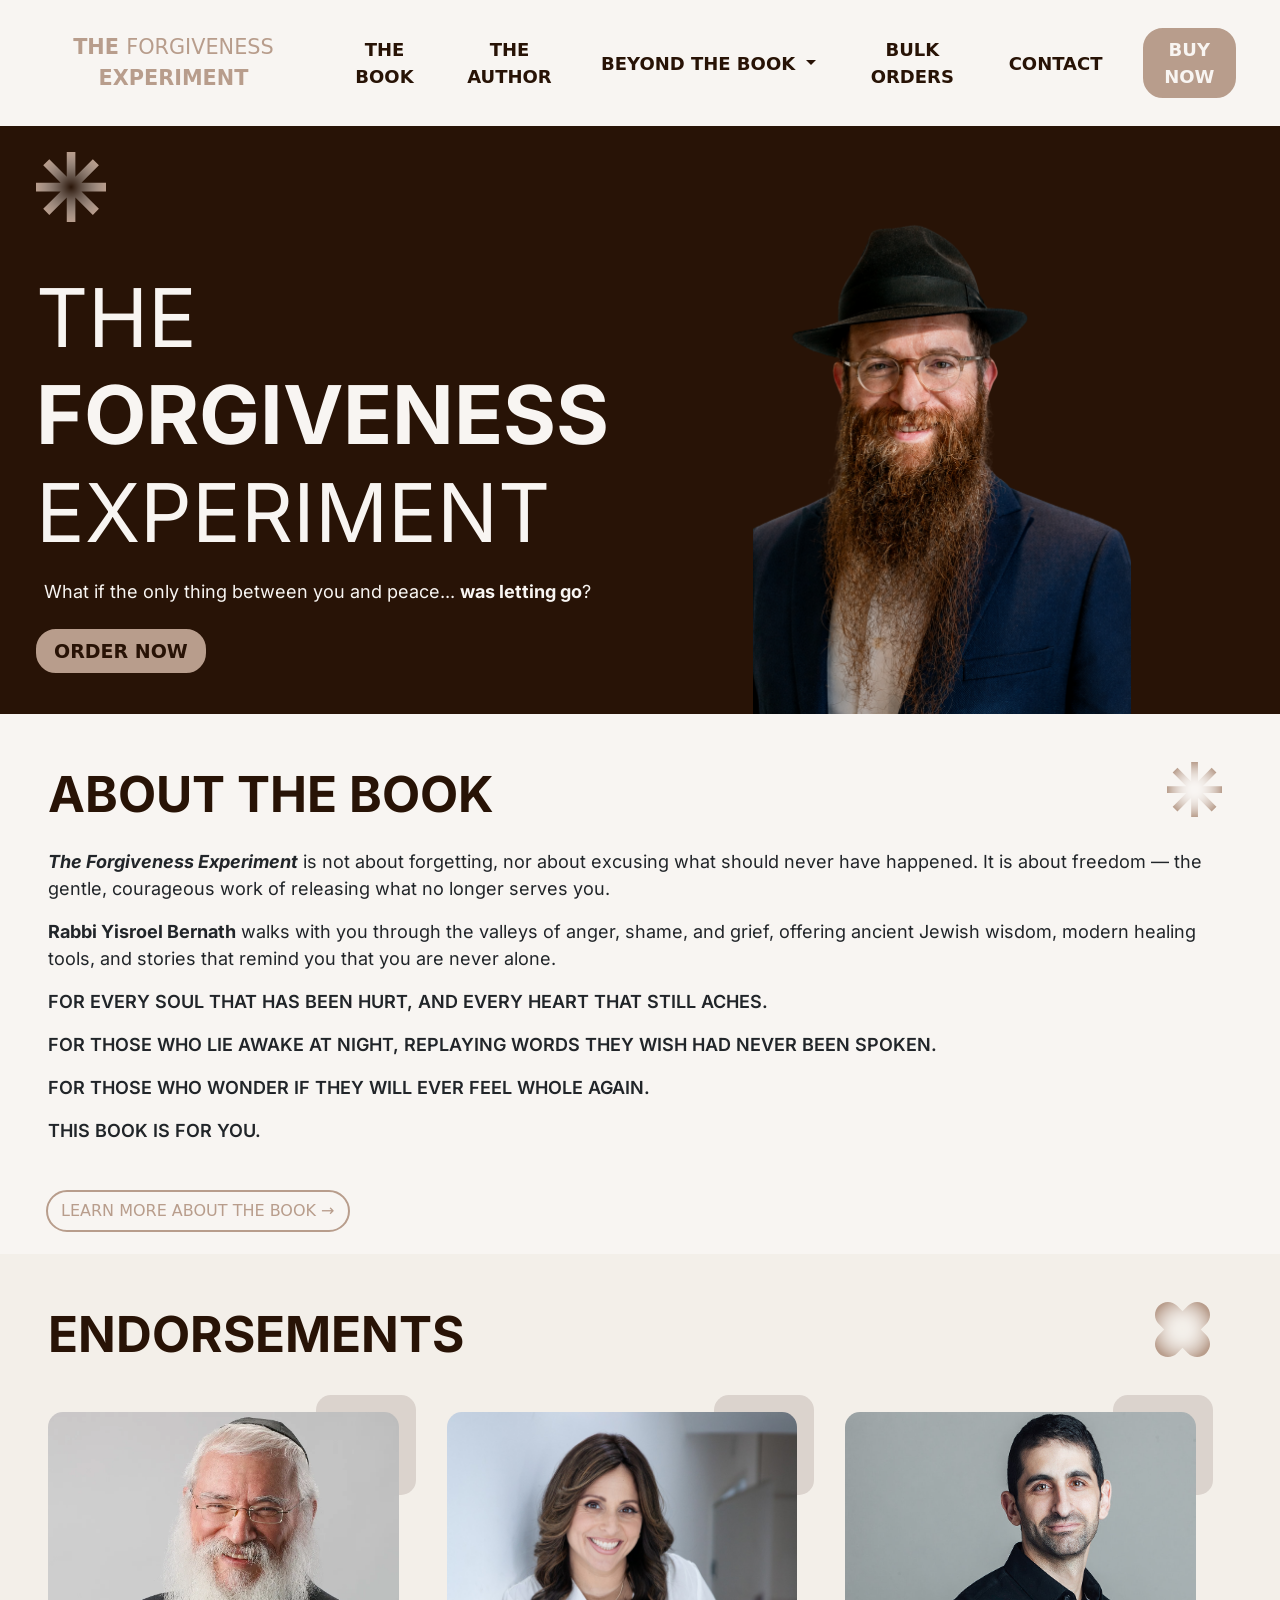
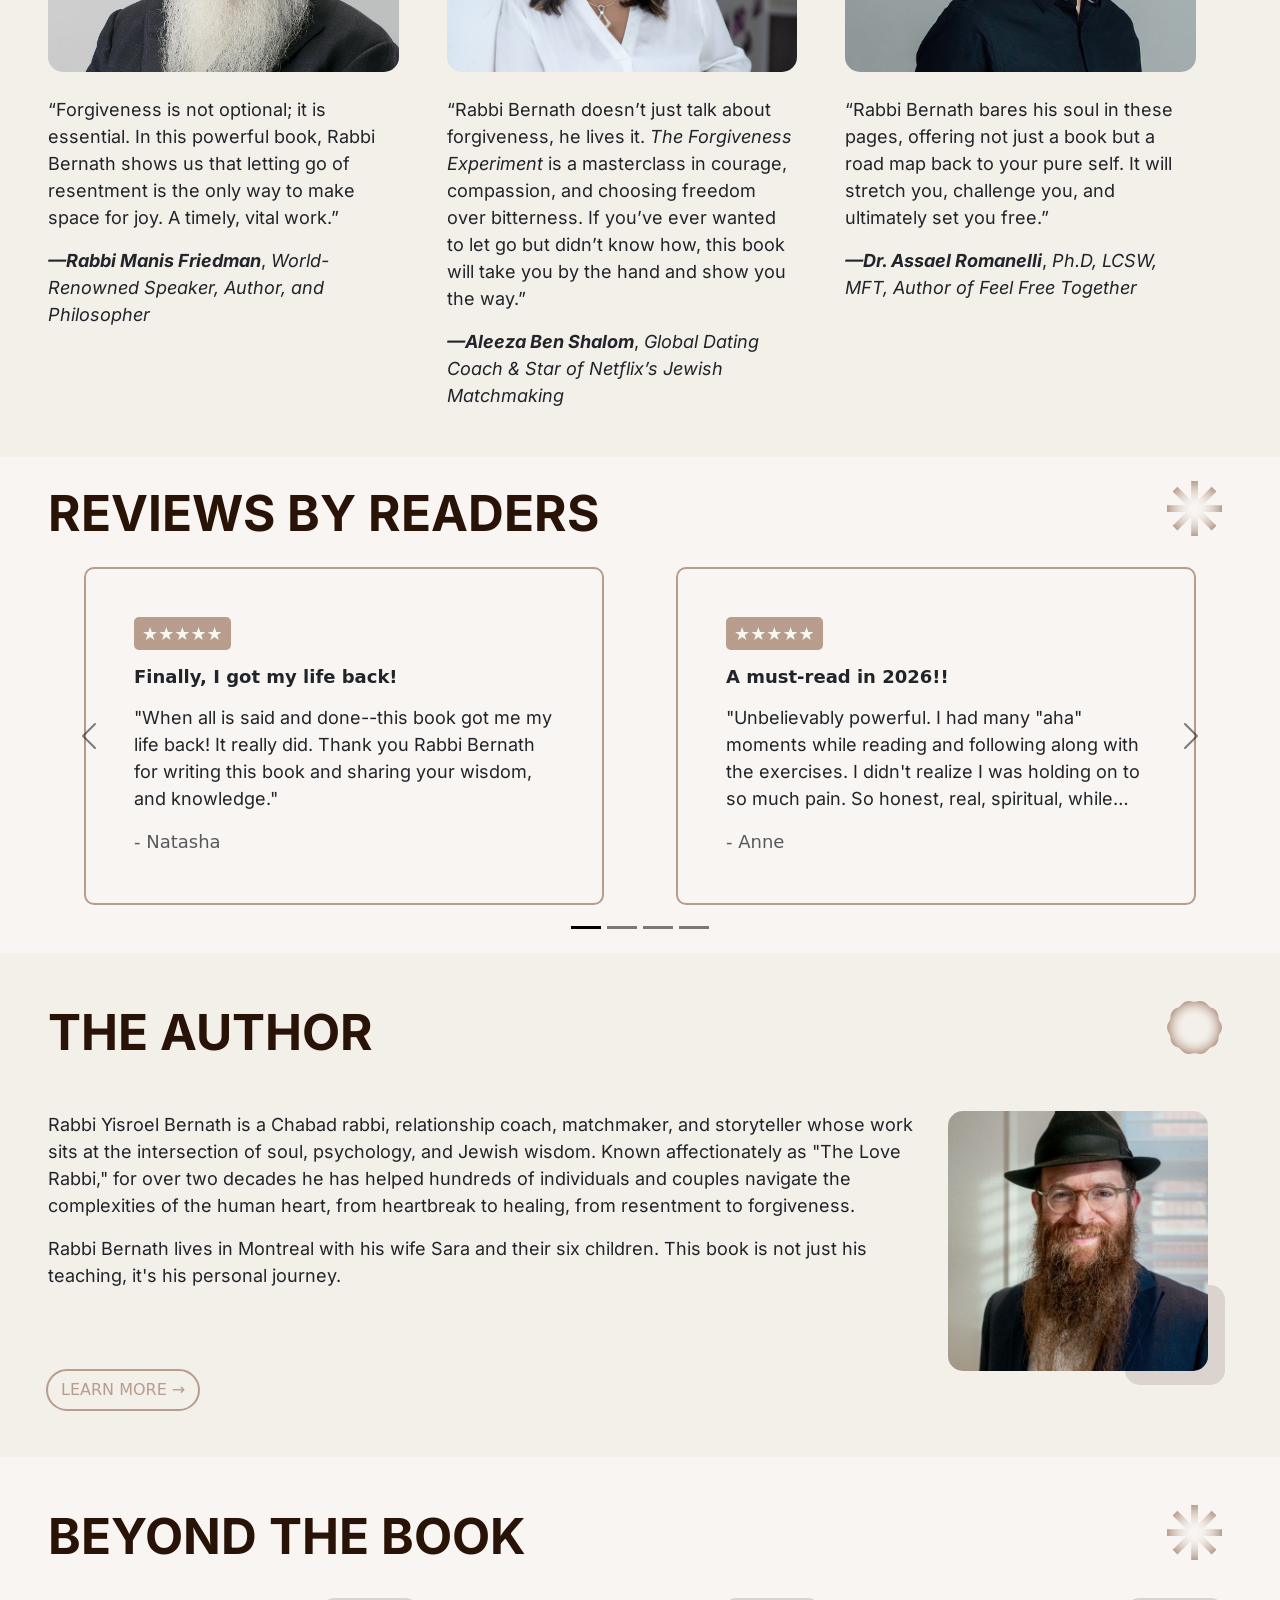
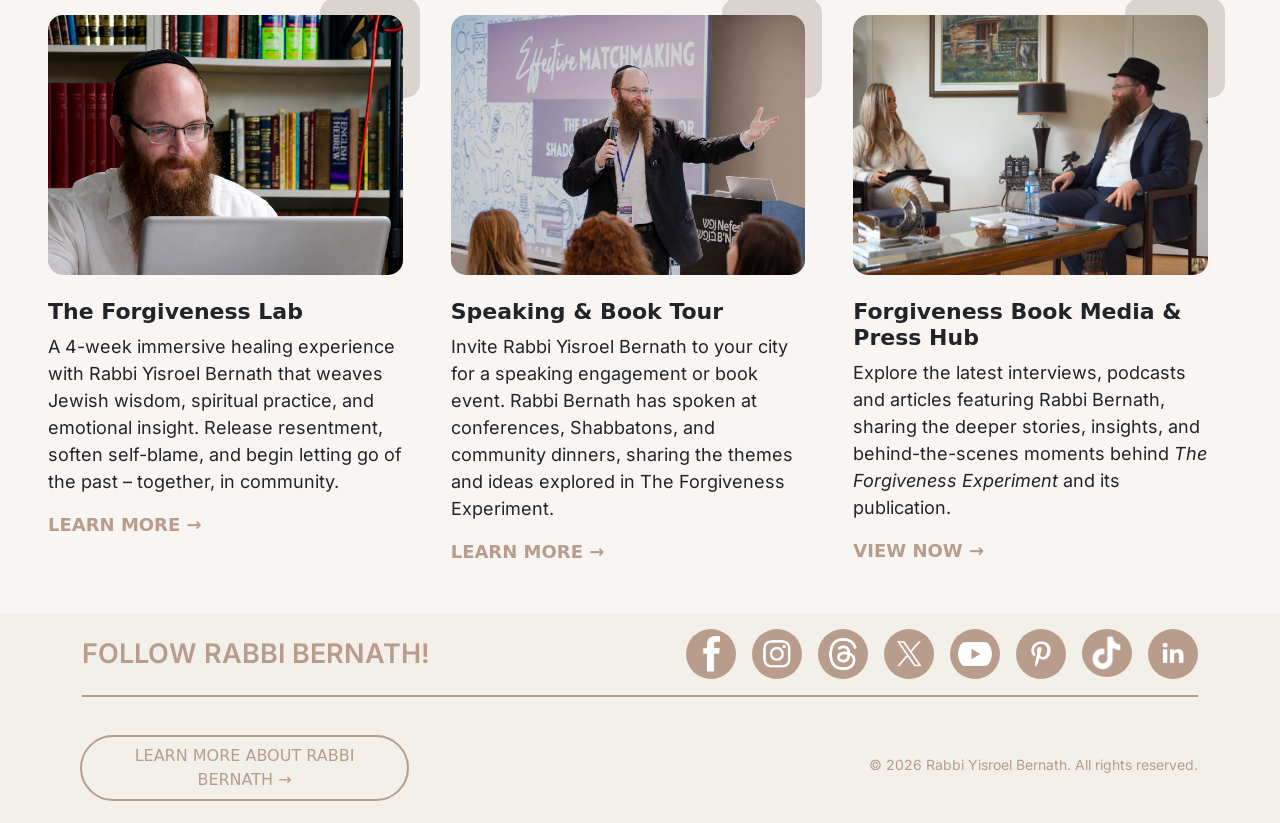
==== commit 40821554: "update meta tags" ====
--- a/index.html
+++ b/index.html
@@ -38,7 +38,7 @@
 <body>
     <header class="container-fluid">
         <div class="row align-items-start">
-            <nav class="navbar navbar-expand-xl cont flex-row justify-content-center px-4">
+            <nav class="navbar navbar-expand-lg cont px-4">
                 <button class="navbar-toggler ms-auto" type="button" data-bs-toggle="collapse"
                     data-bs-target="#navbarNavAltMarkup" aria-controls="navbarNavAltMarkup" aria-expanded="false"
                     aria-label="Toggle navigation">
@@ -51,11 +51,9 @@
 
                         <li>
                             <span class="text-logo">
-                                <a class="nav-link d-none d-lg-inline" href="./index.html"
+                                <a class="nav-link upperbold active" href="./index.html"
                                     aria-label="navigate to home page">The <span class="upperbold">Forgiveness</span>
                                     Experiment</a>
-                                 <a class="nav-link d-lg-none d-block upperbold normal active" href="./index.html"
-                                    aria-label="navigate to home page">Home</a>
                             </span>
                         </li>
                         <li>
@@ -73,10 +71,10 @@
                             <div class="dropdown-menu" aria-labelledby="navbarDropdown">
                                 <a class="dropdown-item" href="./forgiveness-lab.html">The Forgiveness Lab</a>
                                 <a class="dropdown-item" href="./media.html">Media, Press & Podcasts</a>
-                                <a class="dropdown-item" href="./book-tour.html">Speaking Tours & Events</a>
+                                <a class="dropdown-item" href="./speaking-and-book-tour.html">Speaking Tours & Events</a>
                             </div>
                         </li>
-                        <!-- <a  class="nav-link upperbold" href="./book-tour.html">Speaking & Book Tour</a> -->
+                        <!-- <a  class="nav-link upperbold" href="./speaking-and-book-tour.html">Speaking & Book Tour</a> -->
                         <li>
                             <a class="nav-link upperbold" href="./bulk-orders.html">Bulk Orders</a>
 
@@ -85,7 +83,7 @@
                             <a class="nav-link upperbold" href="./contact.html">Contact</a>
                         </li>
                         <li>
-                            <a class="nav-btn buy-now-btn btn upperbold" href="./where-to-buy.html">Buy now</a>
+                            <a class="nav-btn preorder-btn btn upperbold" href="./where-to-buy.html">Buy now</a>
 
                         </li>
                     </ul>
@@ -94,7 +92,7 @@
         </div>
     </header>
     <main class="container-fluid">
-        <div class="home-hero-wrapper pt-5">
+        <div class="home-hero-wrapper">
             <div class="row px-3 px-lg-5 align-items-center">
                 <section class="col col-12 col-xl-7 flex-grow-lg-1 clean ps-lg-0">
                     <h1 class="d-flex flex-column before-icon home-heading">
@@ -130,7 +128,7 @@
                         </ul> -->
                     </div>
                 </section>
-                <div class="col col-12 col-xl-4 d-flex justify-content-center justify-content-xl-end p-0">
+                <div class="col col-12 col-xl-4 d-flex justify-content-center justify-content-xl-end">
                     <div class="bernath-headshot mt-xl-5"></div>
                 </div>
             </div>
@@ -256,7 +254,7 @@
 
         </div>
         <section>
-            <div class="row px-3 pt-5 pb-4 pb-lg-5">
+            <div class="row px-3 pt-4 px-lg-5 pb-lg-5">
                 <div class="px-xxl-5">
                     <h2 class="before-icon icon-1 icon-right mb-2 mb-md-4">Reviews by Readers</h2>
                     <!-- DESKTOP CAROUSEL 2 REVIEWS PER SLIDE-->
@@ -734,7 +732,6 @@
 
                     </div>
                 </div>
-                <div class="p-2"></div>
         </section>
         <section class="highlight-bg pb-5" id="about_author">
             <div class="row px-3 pt-4 px-lg-5">
@@ -759,14 +756,8 @@
                         their six children. This book is not just his teaching,
                         it's his personal journey.
                     </p>
-                    <div>
-                    <a href="./author.html" class="btn btn-outline upperbold text-uppercase mt-2"
-                        style="font-weight: normal;">
-                        Learn more →
-                    </a>
-                </div>
-                </div>
-                <div class="portrait" style="margin-bottom: 1rem;">
+                </div>
+                <div class="portrait me-4">
                     <span class="portrait-inner">
                         <img src="./assets/imgs/rabbi-yisroel-bernath-headshot-2.jpg"
                             class="img-fluid rounded square-portrait" alt="" />
@@ -774,7 +765,14 @@
                 </div>
 
             </div>
-            
+            <div class="cont px-3 px-lg-5">
+                <div>
+                    <a href="./author.html" class="btn btn-outline upperbold text-uppercase"
+                        style="font-weight: normal;">
+                        Learn more →
+                    </a>
+                </div>
+            </div>
         </section>
         <section class="content-section row px-3 pt-5 px-lg-5" id="beyond_the_book">
             <div class="px-xxl-5">
@@ -807,7 +805,7 @@
                                 Bernath has spoken at conferences, Shabbatons, and community dinners, sharing the themes
                                 and ideas explored in The Forgiveness Experiment.
                             </p>
-                            <a class="upperbold cta-link" href="./book-tour.html">Learn more →</a>
+                            <a class="upperbold cta-link" href="./speaking-and-book-tour.html">Learn more →</a>
                         </div>
                     </div>
                     <div class="quote-block mt-4 mb-4">
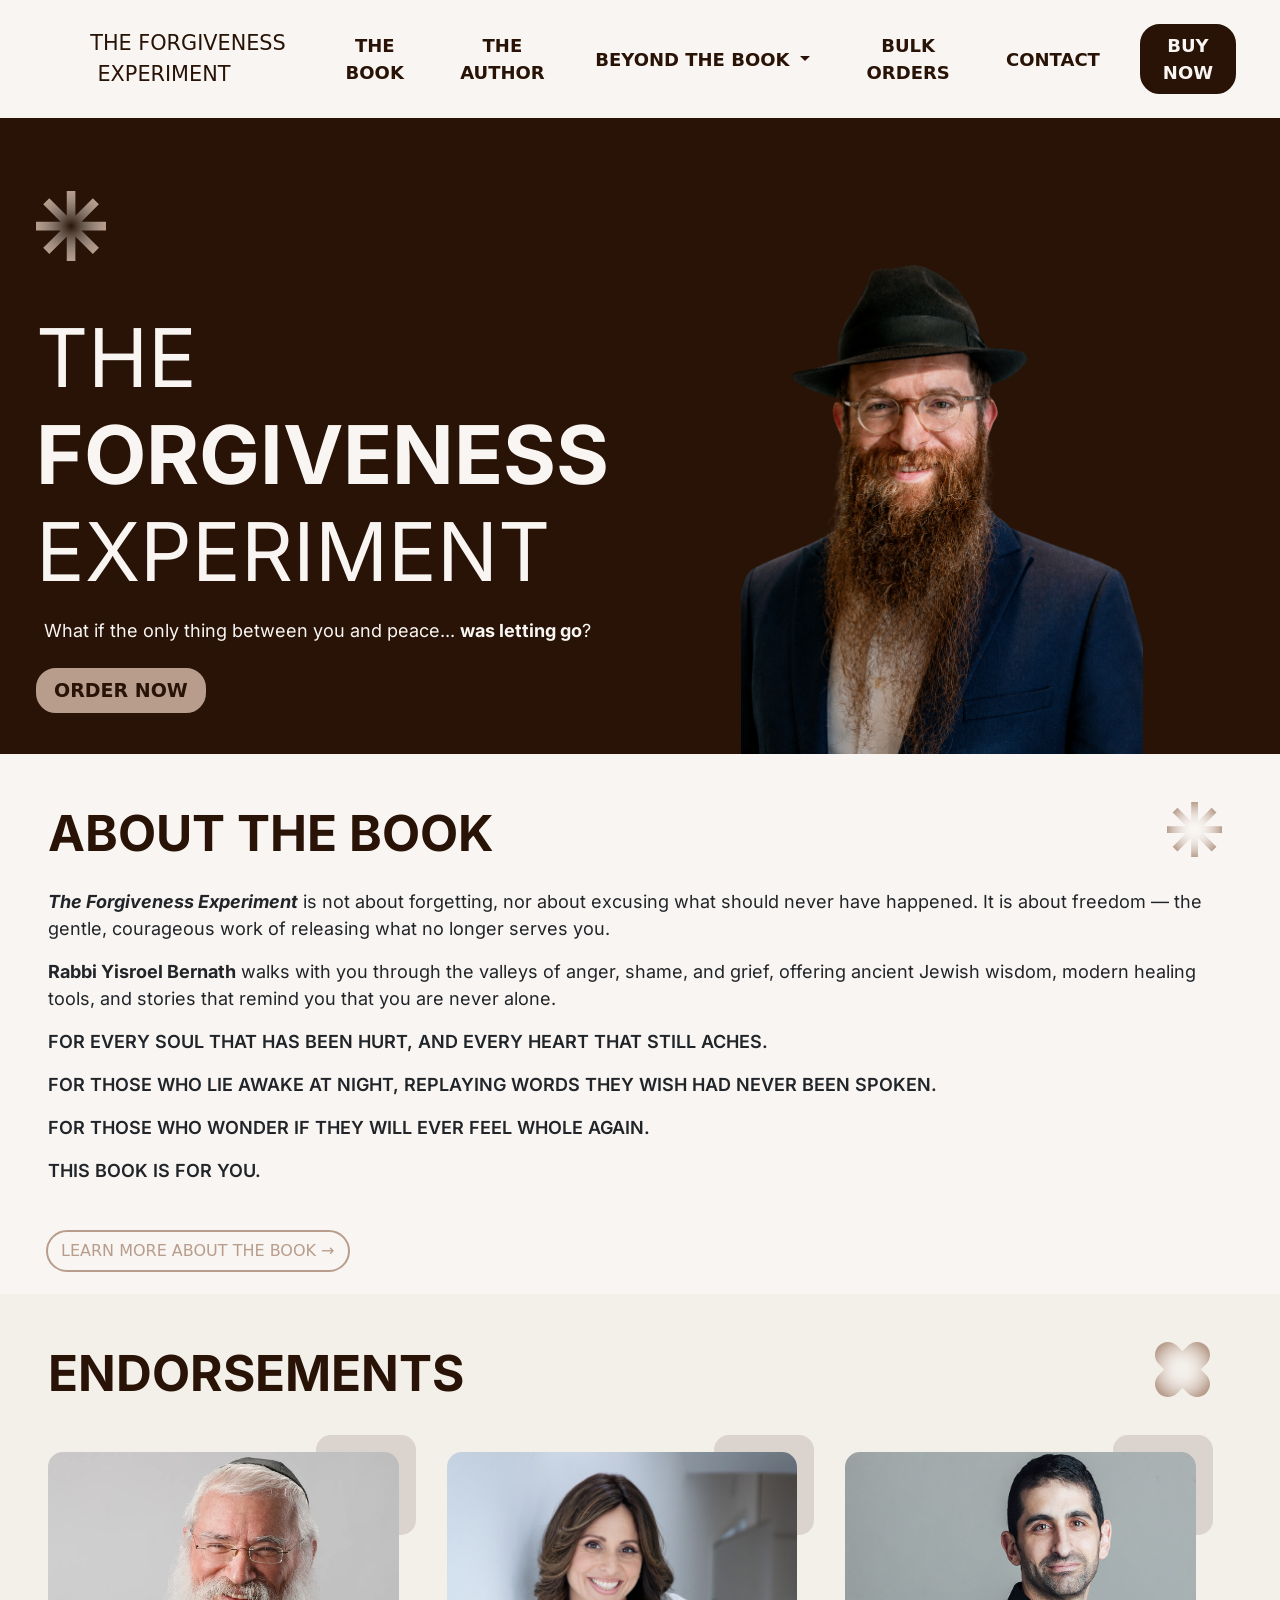
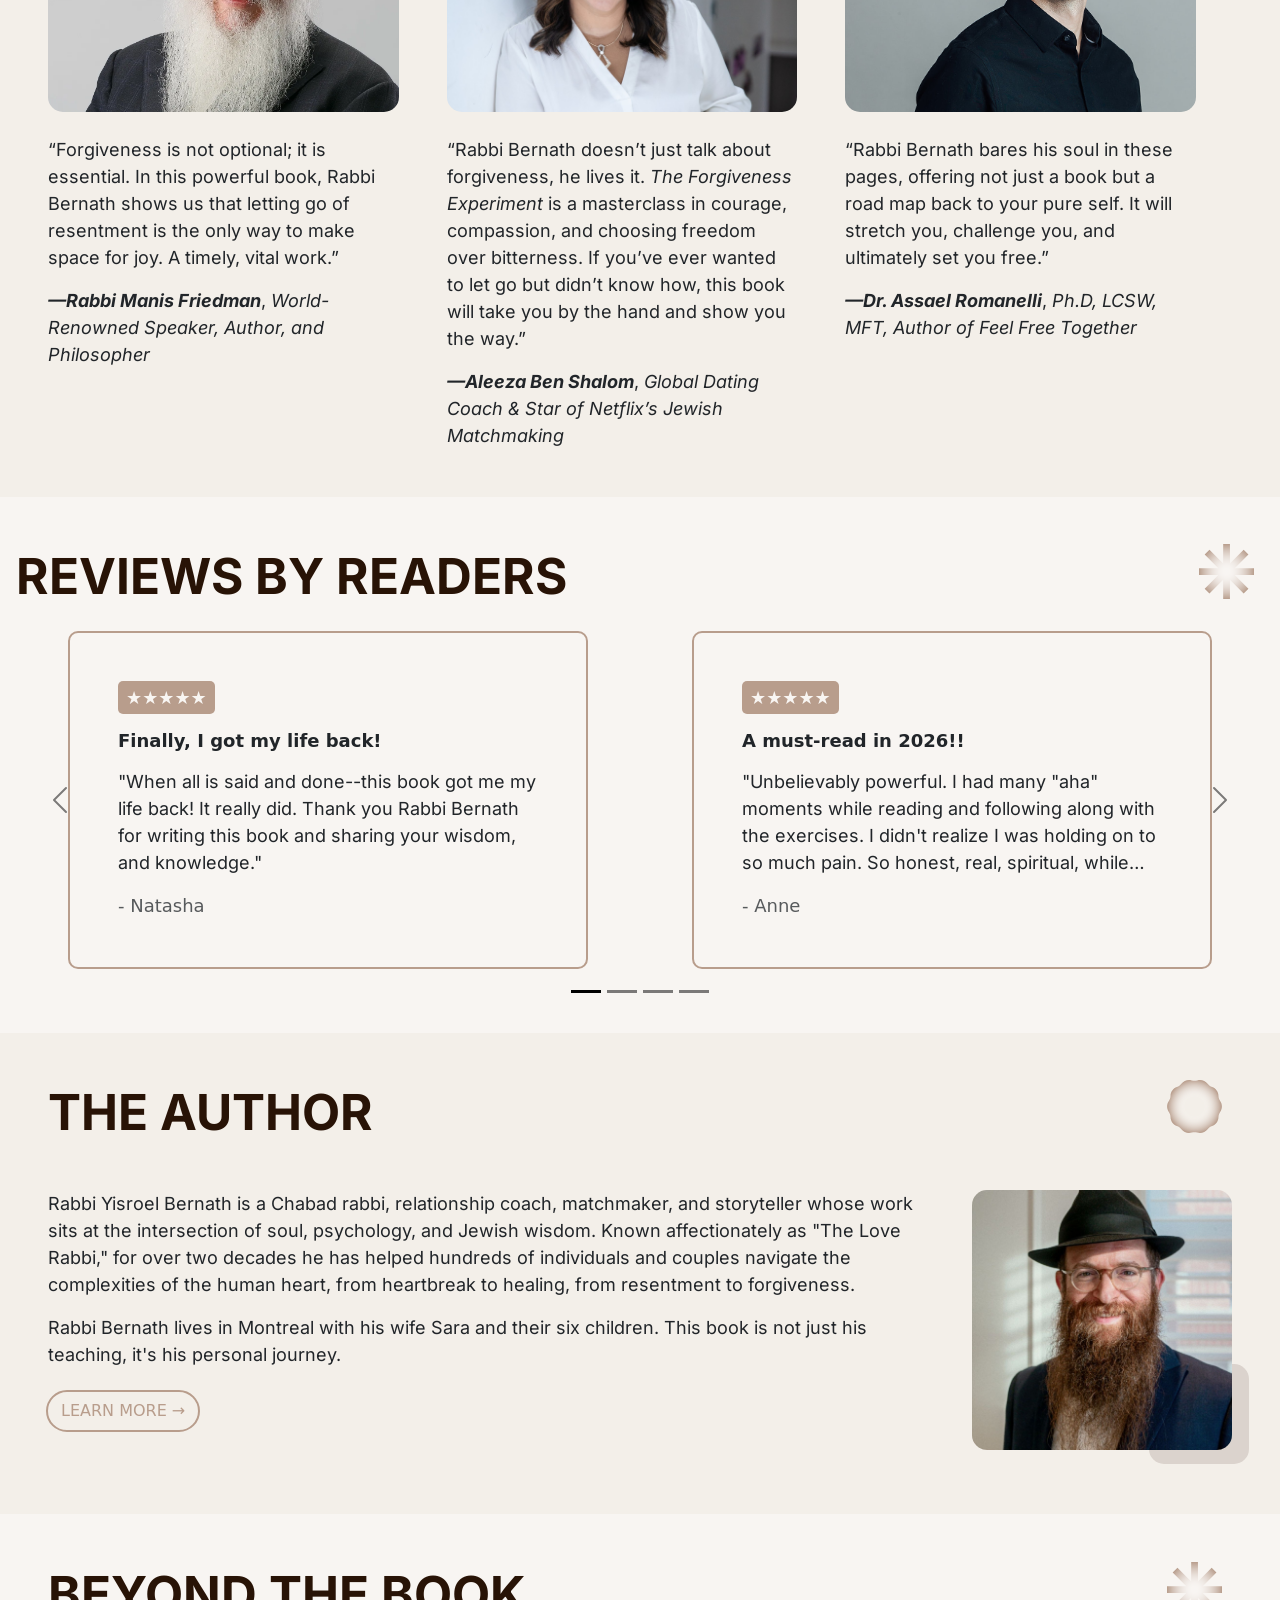
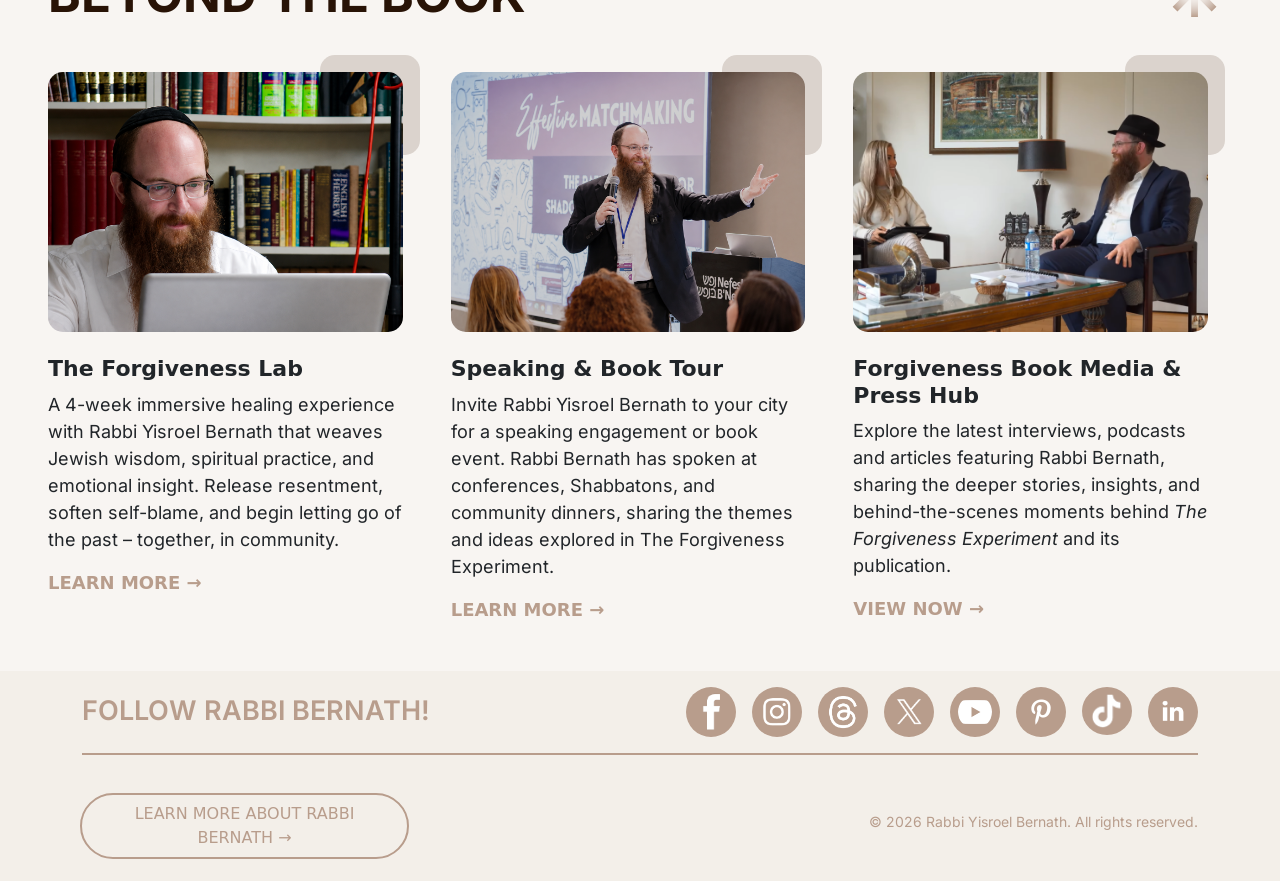
==== commit 7d948756: "Merge branch 'restructure-pages' of https://github.com/Maple-Toast/forgiveness-book into restructure" ====
--- a/index.html
+++ b/index.html
@@ -38,7 +38,7 @@
 <body>
     <header class="container-fluid">
         <div class="row align-items-start">
-            <nav class="navbar navbar-expand-lg cont px-4">
+            <nav class="navbar navbar-expand-xl cont flex-row justify-content-center px-4">
                 <button class="navbar-toggler ms-auto" type="button" data-bs-toggle="collapse"
                     data-bs-target="#navbarNavAltMarkup" aria-controls="navbarNavAltMarkup" aria-expanded="false"
                     aria-label="Toggle navigation">
@@ -51,9 +51,11 @@
 
                         <li>
                             <span class="text-logo">
-                                <a class="nav-link upperbold active" href="./index.html"
+                                <a class="nav-link d-none d-lg-inline" href="./index.html"
                                     aria-label="navigate to home page">The <span class="upperbold">Forgiveness</span>
                                     Experiment</a>
+                                 <a class="nav-link d-lg-none d-block upperbold normal active" href="./index.html"
+                                    aria-label="navigate to home page">Home</a>
                             </span>
                         </li>
                         <li>
@@ -83,7 +85,7 @@
                             <a class="nav-link upperbold" href="./contact.html">Contact</a>
                         </li>
                         <li>
-                            <a class="nav-btn preorder-btn btn upperbold" href="./where-to-buy.html">Buy now</a>
+                            <a class="nav-btn buy-now-btn btn upperbold" href="./where-to-buy.html">Buy now</a>
 
                         </li>
                     </ul>
@@ -92,7 +94,7 @@
         </div>
     </header>
     <main class="container-fluid">
-        <div class="home-hero-wrapper">
+        <div class="home-hero-wrapper pt-5">
             <div class="row px-3 px-lg-5 align-items-center">
                 <section class="col col-12 col-xl-7 flex-grow-lg-1 clean ps-lg-0">
                     <h1 class="d-flex flex-column before-icon home-heading">
@@ -128,7 +130,7 @@
                         </ul> -->
                     </div>
                 </section>
-                <div class="col col-12 col-xl-4 d-flex justify-content-center justify-content-xl-end">
+                <div class="col col-12 col-xl-4 d-flex justify-content-center justify-content-xl-end p-0">
                     <div class="bernath-headshot mt-xl-5"></div>
                 </div>
             </div>
@@ -254,7 +256,7 @@
 
         </div>
         <section>
-            <div class="row px-3 pt-4 px-lg-5 pb-lg-5">
+            <div class="row px-3 pt-5 pb-4 pb-lg-5">
                 <div class="px-xxl-5">
                     <h2 class="before-icon icon-1 icon-right mb-2 mb-md-4">Reviews by Readers</h2>
                     <!-- DESKTOP CAROUSEL 2 REVIEWS PER SLIDE-->
@@ -732,6 +734,7 @@
 
                     </div>
                 </div>
+                <div class="p-2"></div>
         </section>
         <section class="highlight-bg pb-5" id="about_author">
             <div class="row px-3 pt-4 px-lg-5">
@@ -756,8 +759,14 @@
                         their six children. This book is not just his teaching,
                         it's his personal journey.
                     </p>
-                </div>
-                <div class="portrait me-4">
+                    <div>
+                    <a href="./author.html" class="btn btn-outline upperbold text-uppercase mt-2"
+                        style="font-weight: normal;">
+                        Learn more →
+                    </a>
+                </div>
+                </div>
+                <div class="portrait" style="margin-bottom: 1rem;">
                     <span class="portrait-inner">
                         <img src="./assets/imgs/rabbi-yisroel-bernath-headshot-2.jpg"
                             class="img-fluid rounded square-portrait" alt="" />
@@ -765,14 +774,7 @@
                 </div>
 
             </div>
-            <div class="cont px-3 px-lg-5">
-                <div>
-                    <a href="./author.html" class="btn btn-outline upperbold text-uppercase"
-                        style="font-weight: normal;">
-                        Learn more →
-                    </a>
-                </div>
-            </div>
+            
         </section>
         <section class="content-section row px-3 pt-5 px-lg-5" id="beyond_the_book">
             <div class="px-xxl-5">
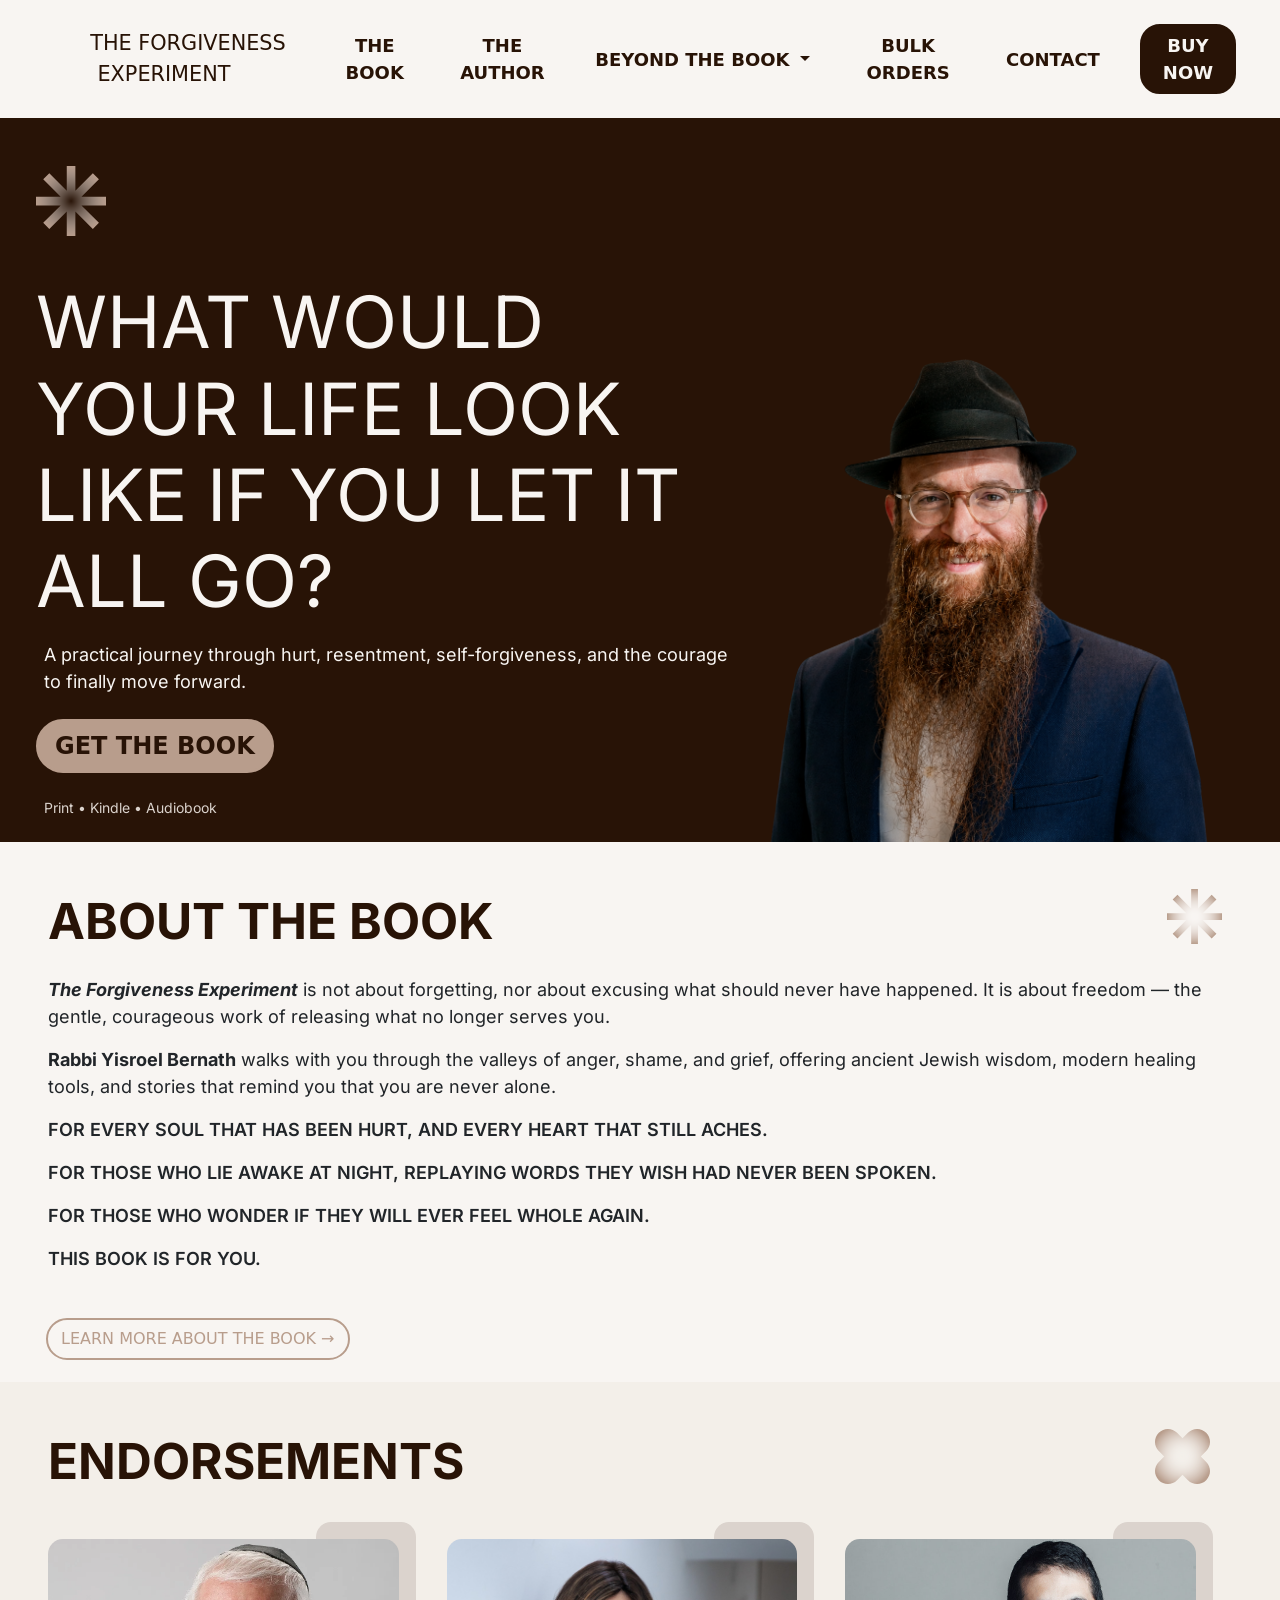
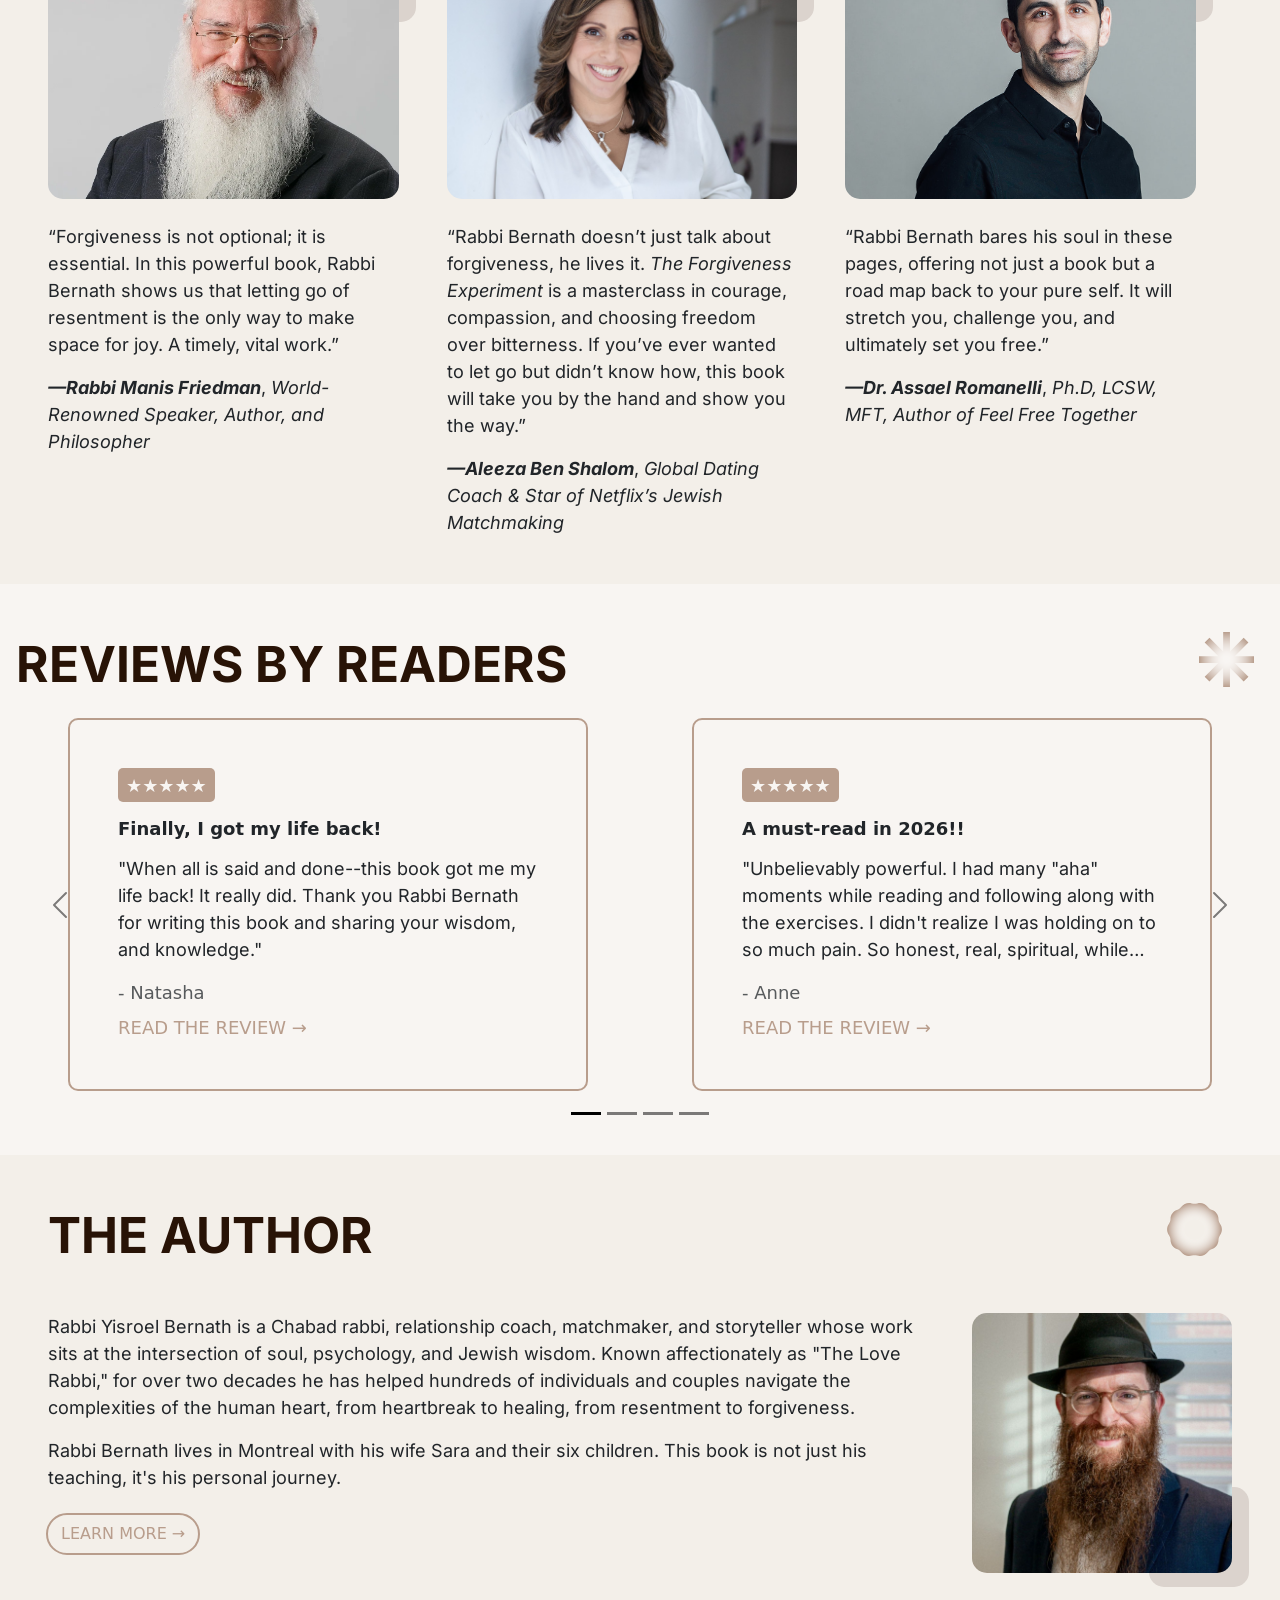
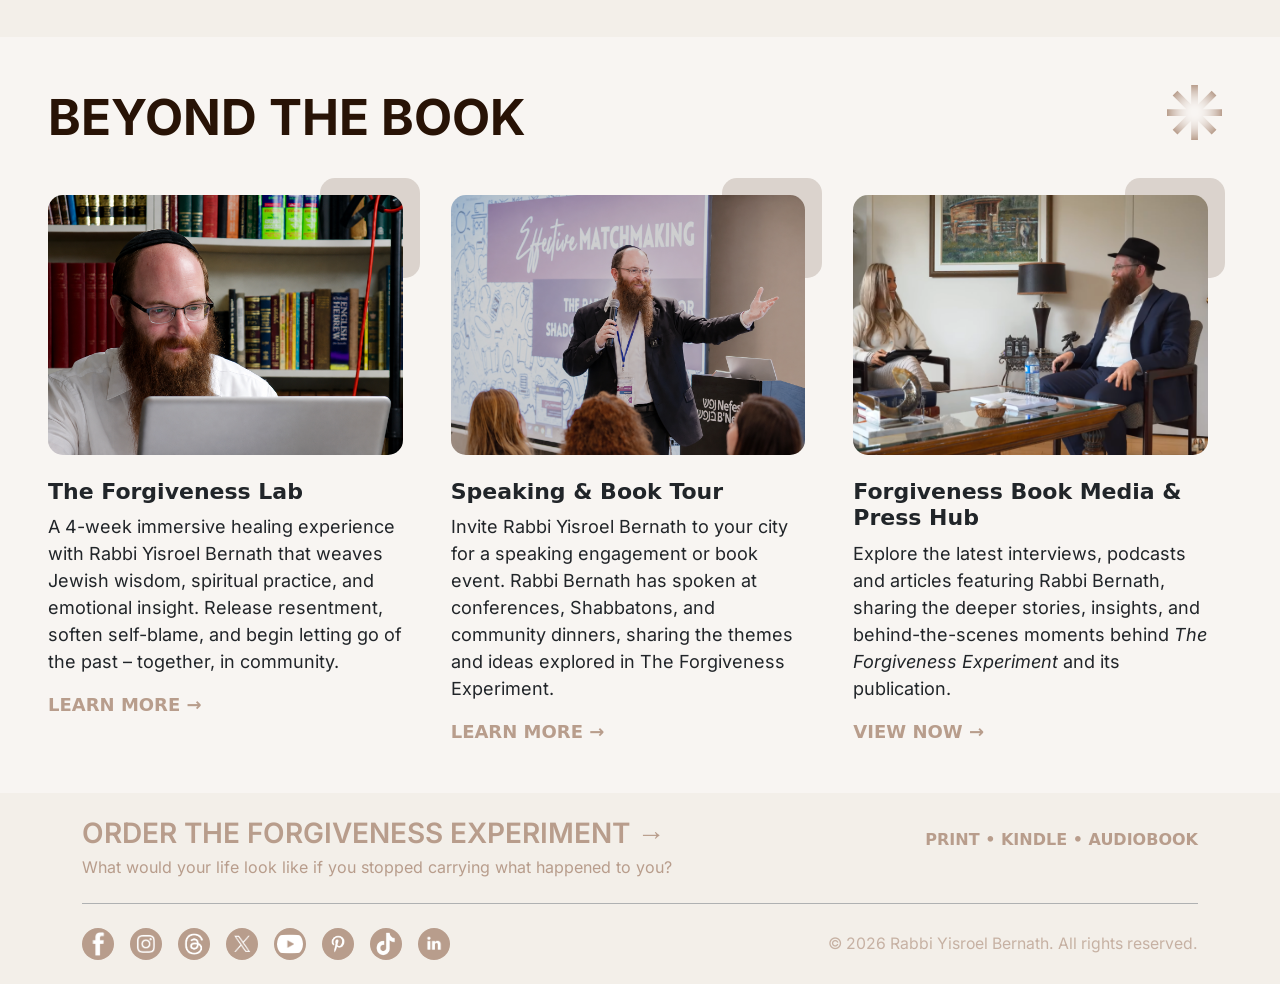
==== commit bd73534e: "adds round 2 edits" ====
--- a/index.html
+++ b/index.html
@@ -39,6 +39,8 @@
     <header class="container-fluid">
         <div class="row align-items-start">
             <nav class="navbar navbar-expand-xl cont flex-row justify-content-center px-4">
+                <p class="mobile-brand home-brand uppercase d-xl-none">The <span class="upperbold">Forgiveness</span>
+                    Experiment</a></p>
                 <button class="navbar-toggler ms-auto" type="button" data-bs-toggle="collapse"
                     data-bs-target="#navbarNavAltMarkup" aria-controls="navbarNavAltMarkup" aria-expanded="false"
                     aria-label="Toggle navigation">
@@ -54,7 +56,7 @@
                                 <a class="nav-link d-none d-lg-inline" href="./index.html"
                                     aria-label="navigate to home page">The <span class="upperbold">Forgiveness</span>
                                     Experiment</a>
-                                 <a class="nav-link d-lg-none d-block upperbold normal active" href="./index.html"
+                                <a class="nav-link d-lg-none d-block upperbold normal active" href="./index.html"
                                     aria-label="navigate to home page">Home</a>
                             </span>
                         </li>
@@ -73,7 +75,8 @@
                             <div class="dropdown-menu" aria-labelledby="navbarDropdown">
                                 <a class="dropdown-item" href="./forgiveness-lab.html">The Forgiveness Lab</a>
                                 <a class="dropdown-item" href="./media.html">Media, Press & Podcasts</a>
-                                <a class="dropdown-item" href="./speaking-and-book-tour.html">Speaking Tours & Events</a>
+                                <a class="dropdown-item" href="./speaking-and-book-tour.html">Speaking Tours &
+                                    Events</a>
                             </div>
                         </li>
                         <!-- <a  class="nav-link upperbold" href="./speaking-and-book-tour.html">Speaking & Book Tour</a> -->
@@ -98,16 +101,16 @@
             <div class="row px-3 px-lg-5 align-items-center">
                 <section class="col col-12 col-xl-7 flex-grow-lg-1 clean ps-lg-0">
                     <h1 class="d-flex flex-column before-icon home-heading">
-                        The <span class="text-bold">Forgiveness</span>
-                        Experiment
+                        WHAT WOULD YOUR LIFE LOOK LIKE IF YOU LET IT ALL GO?
                     </h1>
                     <p class="tagline ms-2 mt-3 mb-4 text-left">
-                        What if the only thing between you and peace...
-                        <strong>was letting go</strong>?
+                        A practical journey through hurt, resentment, self-forgiveness, and the courage to finally move
+                        forward.
                     </p>
-                    <div class="d-flex my-3 justify-content-start">
+                    <div class="d-flex my-4 justify-content-start">
+
                         <a class="preorder-btn btn btn-primary upperbold home-cta" href="./where-to-buy.html">
-                            Order Now
+                            Get the Book
                         </a>
                         <!-- <ul class="dropdown-menu">
                             <li><a class="dropdown-item upperbold" href="https://www.amazon.ca/dp/1069217638"
@@ -129,9 +132,11 @@
             
                         </ul> -->
                     </div>
+                    <p class="ms-2 mt-3 mb-lg-4 text-left hero-buy-options">Print • Kindle • Audiobook </p>
                 </section>
-                <div class="col col-12 col-xl-4 d-flex justify-content-center justify-content-xl-end p-0">
-                    <div class="bernath-headshot mt-xl-5"></div>
+                <div
+                    class="col col-12 col-xl-5 d-flex justify-content-center justify-content-xl-end align-self-end p-0">
+                    <img src="./assets/imgs/headshot-0.png" alt="Rabbi Yisroel Bernath" class="bernath-headshot">
                 </div>
             </div>
         </div>
@@ -300,6 +305,10 @@
                                             <small class="text-muted">
                                                 - Natasha
                                             </small>
+                                            <div class="mt-2">
+                                                <a href="https://www.amazon.com/Forgiveness-Experiment-What-Would-Your/dp/1069217638#averageCustomerReviewsAnchor"
+                                                    class="cta-link uppercase" target="_blank">Read the Review →</a>
+                                            </div>
                                         </div>
                                     </div>
                                     <!-- Review 2 -->
@@ -324,6 +333,10 @@
                                             <small class="text-muted">
                                                 - Anne
                                             </small>
+                                            <div class="mt-2">
+                                                <a href="https://www.amazon.com/Forgiveness-Experiment-What-Would-Your/dp/1069217638#averageCustomerReviewsAnchor"
+                                                    class="cta-link uppercase" target="_blank">Read the Review →</a>
+                                            </div>
                                         </div>
                                     </div>
 
@@ -355,6 +368,10 @@
                                             <small class="text-muted">
                                                 - Cheryl
                                             </small>
+                                            <div class="mt-2">
+                                                <a href="https://www.amazon.com/Forgiveness-Experiment-What-Would-Your/dp/1069217638#averageCustomerReviewsAnchor"
+                                                    class="cta-link uppercase" target="_blank">Read the Review →</a>
+                                            </div>
                                         </div>
                                     </div>
                                     <!-- Review 4 -->
@@ -380,6 +397,10 @@
                                             <small class="text-muted">
                                                 - Silvia
                                             </small>
+                                            <div class="mt-2">
+                                                <a href="https://www.amazon.com/Forgiveness-Experiment-What-Would-Your/dp/1069217638#averageCustomerReviewsAnchor"
+                                                    class="cta-link uppercase" target="_blank">Read the Review →</a>
+                                            </div>
                                         </div>
                                     </div>
 
@@ -413,6 +434,10 @@
                                             <small class="text-muted">
                                                 - WhoMe
                                             </small>
+                                            <div class="mt-2">
+                                                <a href="https://www.amazon.com/Forgiveness-Experiment-What-Would-Your/dp/1069217638#averageCustomerReviewsAnchor"
+                                                    class="cta-link uppercase" target="_blank">Read the Review →</a>
+                                            </div>
                                         </div>
                                     </div>
 
@@ -437,6 +462,10 @@
                                             <small class="text-muted">
                                                 - Delora May Day
                                             </small>
+                                            <div class="mt-2">
+                                                <a href="https://www.amazon.com/Forgiveness-Experiment-What-Would-Your/dp/1069217638#averageCustomerReviewsAnchor"
+                                                    class="cta-link uppercase" target="_blank">Read the Review →</a>
+                                            </div>
                                         </div>
                                     </div>
 
@@ -466,6 +495,10 @@
                                             <small class="text-muted">
                                                 - Katieh
                                             </small>
+                                            <div class="mt-2">
+                                                <a href="https://www.amazon.com/Forgiveness-Experiment-What-Would-Your/dp/1069217638#averageCustomerReviewsAnchor"
+                                                    class="cta-link uppercase" target="_blank">Read the Review →</a>
+                                            </div>
                                         </div>
                                     </div>
 
@@ -556,6 +589,10 @@
                                     <small class="text-muted">
                                         - Natasha
                                     </small>
+                                    <div class="mt-2">
+                                        <a href="https://www.amazon.com/Forgiveness-Experiment-What-Would-Your/dp/1069217638#averageCustomerReviewsAnchor"
+                                            class="cta-link uppercase" target="_blank">Read the Review →</a>
+                                    </div>
                                 </div>
                             </div>
                             <!-- Slide 2 -->
@@ -579,6 +616,10 @@
                                     <small class="text-muted">
                                         - Anne
                                     </small>
+                                    <div class="mt-2">
+                                        <a href="https://www.amazon.com/Forgiveness-Experiment-What-Would-Your/dp/1069217638#averageCustomerReviewsAnchor"
+                                            class="cta-link uppercase" target="_blank">Read the Review →</a>
+                                    </div>
                                 </div>
                             </div>
                             <!-- Slide 3 -->
@@ -599,6 +640,10 @@
                                     <small class="text-muted">
                                         - Shevy
                                     </small>
+                                    <div class="mt-2">
+                                        <a href="https://www.amazon.com/Forgiveness-Experiment-What-Would-Your/dp/1069217638#averageCustomerReviewsAnchor"
+                                            class="cta-link uppercase" target="_blank">Read the Review →</a>
+                                    </div>
                                 </div>
                             </div>
                             <!-- Slide 4 -->
@@ -624,6 +669,10 @@
                                     <small class="text-muted">
                                         - Cheryl
                                     </small>
+                                    <div class="mt-2">
+                                        <a href="https://www.amazon.com/Forgiveness-Experiment-What-Would-Your/dp/1069217638#averageCustomerReviewsAnchor"
+                                            class="cta-link uppercase" target="_blank">Read the Review →</a>
+                                    </div>
                                 </div>
                             </div>
                             <!-- Slide 5 -->
@@ -649,6 +698,10 @@
                                     <small class="text-muted">
                                         - Silvia
                                     </small>
+                                    <div class="mt-2">
+                                        <a href="https://www.amazon.com/Forgiveness-Experiment-What-Would-Your/dp/1069217638#averageCustomerReviewsAnchor"
+                                            class="cta-link uppercase" target="_blank">Read the Review →</a>
+                                    </div>
                                 </div>
                             </div>
                             <!-- Slide 6 -->
@@ -671,6 +724,10 @@
                                     <small class="text-muted">
                                         - Delora May Day
                                     </small>
+                                    <div class="mt-2">
+                                        <a href="https://www.amazon.com/Forgiveness-Experiment-What-Would-Your/dp/1069217638#averageCustomerReviewsAnchor"
+                                            class="cta-link uppercase" target="_blank">Read the Review →</a>
+                                    </div>
                                 </div>
                             </div>
                             <!-- Slide 7 -->
@@ -694,6 +751,10 @@
                                     <small class="text-muted">
                                         - Katieh
                                     </small>
+                                    <div class="mt-2">
+                                        <a href="https://www.amazon.com/Forgiveness-Experiment-What-Would-Your/dp/1069217638#averageCustomerReviewsAnchor"
+                                            class="cta-link uppercase" target="_blank">Read the Review →</a>
+                                    </div>
                                 </div>
                             </div>
                             <!-- Slide 8 -->
@@ -760,11 +821,11 @@
                         it's his personal journey.
                     </p>
                     <div>
-                    <a href="./author.html" class="btn btn-outline upperbold text-uppercase mt-2"
-                        style="font-weight: normal;">
-                        Learn more →
-                    </a>
-                </div>
+                        <a href="./author.html" class="btn btn-outline upperbold text-uppercase mt-2"
+                            style="font-weight: normal;">
+                            Learn more →
+                        </a>
+                    </div>
                 </div>
                 <div class="portrait" style="margin-bottom: 1rem;">
                     <span class="portrait-inner">
@@ -774,7 +835,7 @@
                 </div>
 
             </div>
-            
+
         </section>
         <section class="content-section row px-3 pt-5 px-lg-5" id="beyond_the_book">
             <div class="px-xxl-5">
@@ -833,79 +894,85 @@
 
         </section>
     </main>
-    <footer id="footer" class="container-fluid content-section">
-
-        <!-- TOP: Heading + Social Links -->
-        <div class="container-lg pt-3">
-            <div class="d-flex flex-column flex-lg-row
-             align-items-center align-items-lg-start
-             gap-3">
-
-                <div class="d-flex align-self-center">
-                    <h2 class="upperbold mb-0">
-                        Follow Rabbi Bernath!
+    <footer id="footer" class="container-fluid content-section py-4">
+
+        <!-- TOP SECTION: Book Title/CTA + Formats -->
+        <div class="container-lg">
+            <div
+                class="d-flex flex-column flex-lg-row align-items-center align-items-lg-start justify-content-between gap-3 text-center text-lg-start">
+
+                <!-- Book Heading & Subtitle -->
+                <div class="book-info">
+                    <h2 class="upperbold mb-1 fs-3">
+                        <a href="./where-to-buy.html" class="cta-link">
+                            ORDER THE FORGIVENESS EXPERIMENT &rarr;
+                        </a>
                     </h2>
-                </div>
-
-                <div class="ms-lg-auto">
-                    <div class="social-links d-flex flex-row flex-wrap
-                 gap-2 gap-lg-3
-                 justify-content-center justify-content-lg-end">
-
-                        <a target="_blank" href="https://www.facebook.com/TheLoveRabbi/" aria-label="Facebook">
-                            <img src="./assets/icons/social/facebook.png" alt="">
-                        </a>
-                        <a target="_blank" href="https://www.instagram.com/montrealrabbi/" aria-label="Instagram">
-                            <img src="./assets/icons/social/Instagram.png" alt="">
-                        </a>
-                        <a target="_blank" href="https://www.threads.net/@montrealrabbi" aria-label="Threads">
-                            <img src="./assets/icons/social/threads-img-1.png" alt="">
-                        </a>
-                        <a target="_blank" href="https://x.com/montrealrabbi" aria-label="X">
-                            <img src="./assets/icons/social/X.png" alt="">
-                        </a>
-                        <a target="_blank" href="https://www.youtube.com/channel/UCi5mua4-gkhiv7NdbJv_C7w"
-                            aria-label="YouTube">
-                            <img src="./assets/icons/social/YouTube.png" class="p-1 p-lg-2" alt="">
-                        </a>
-                        <a target="_blank" href="https://www.pinterest.ca/myrabbi/" aria-label="Pinterest">
-                            <img src="./assets/icons/social/Pinterest.png" alt="">
-                        </a>
-                        <a target="_blank" href="https://www.tiktok.com/@theloverabbi" aria-label="TikTok">
-                            <img src="./assets/icons/social/Tiktok.png" alt="">
-                        </a>
-                        <a target="_blank" href="https://ca.linkedin.com/in/ybernath" aria-label="LinkedIn">
-                            <img src="./assets/icons/social/LinkedIn.png" alt="">
-                        </a>
-
-                    </div>
+                    <p class="mb-0 fs-6 fs-lg-5">
+                        What would your life look like if you stopped carrying what happened to you?
+                    </p>
+                </div>
+
+                <!-- Format Availability Badges/Labels -->
+                <div class="book-formats pt-lg-2">
+                    <span class="fw-bold text-uppercase tracking-wider fs-6">
+                        <a href="https://www.amazon.ca/Forgiveness-Experiment-What-Would-Your/dp/1069217638/ref=tmm_pap_swatch_0"
+                            target="_blank" class="cta-link">PRINT</a>
+                        &bull;
+                        <a href="https://www.amazon.ca/Forgiveness-Experiment-What-Would-Your-ebook/dp/B0FR2QNJL6/ref=tmm_kin_swatch_0"
+                            target="_blank" class="cta-link">KINDLE</a>
+                        &bull;
+                        <a href="https://www.amazon.ca/Forgiveness-Experiment-What-Would-Your/dp/B0GMS6YCLJ/ref=tmm_aud_swatch_0"
+                            target="_blank" class="cta-link">AUDIOBOOK</a>
+                    </span>
                 </div>
 
             </div>
         </div>
 
         <!-- DIVIDER -->
+        <div class="container-lg my-4">
+            <hr class="m-0 border-secondary opacity-50">
+        </div>
+
+        <!-- BOTTOM SECTION: Social Icons + Copyright -->
         <div class="container-lg">
-            <hr class="strong d-none d-lg-block">
-        </div>
-
-        <!-- BOTTOM: CTA + Copyright -->
-        <div class="container-lg">
-            <div class="pt-3 pb-4
-             d-flex flex-column flex-lg-row
-             gap-3
-             justify-content-center justify-content-lg-between
-             align-items-center">
-
-                <a target="_blank" href="https://www.theloverabbi.com/"
-                    class="btn btn-outline text-uppercase learn-more-btn w-lg-auto">
-                    Learn more about Rabbi Bernath →
-                </a>
-
-                <hr class="mobile-only w-100 m-0 mt-2">
-
-                <p class="mb-0 text-center text-lg-start">
-                    © 2026 Rabbi Yisroel Bernath. All rights reserved.
+            <div
+                class="d-flex flex-column flex-lg-row justify-content-between align-items-center gap-3 text-center text-lg-start">
+
+                <!-- Social Links -->
+                <div
+                    class="social-links d-flex flex-row flex-wrap gap-2 gap-lg-3 justify-content-center justify-content-lg-start">
+                    <a target="_blank" href="https://www.facebook.com/TheLoveRabbi/" aria-label="Facebook">
+                        <img src="./assets/icons/social/facebook.png" alt="" width="32" height="32">
+                    </a>
+                    <a target="_blank" href="https://www.instagram.com/montrealrabbi/" aria-label="Instagram">
+                        <img src="./assets/icons/social/Instagram.png" alt="" width="32" height="32">
+                    </a>
+                    <a target="_blank" href="https://www.threads.net/@montrealrabbi" aria-label="Threads">
+                        <img src="./assets/icons/social/threads-img-1.png" alt="" width="32" height="32">
+                    </a>
+                    <a target="_blank" href="https://x.com/montrealrabbi" aria-label="X">
+                        <img src="./assets/icons/social/X.png" alt="" width="32" height="32">
+                    </a>
+                    <a target="_blank" href="https://www.youtube.com/channel/UCi5mua4-gkhiv7NdbJv_C7w"
+                        aria-label="YouTube">
+                        <img src="./assets/icons/social/YouTube.png" alt="" width="32" height="32">
+                    </a>
+                    <a target="_blank" href="https://www.pinterest.ca/myrabbi/" aria-label="Pinterest">
+                        <img src="./assets/icons/social/Pinterest.png" alt="" width="32" height="32">
+                    </a>
+                    <a target="_blank" href="https://www.tiktok.com/@theloverabbi" aria-label="TikTok">
+                        <img src="./assets/icons/social/Tiktok.png" alt="" width="32" height="32">
+                    </a>
+                    <a target="_blank" href="https://ca.linkedin.com/in/ybernath" aria-label="LinkedIn">
+                        <img src="./assets/icons/social/LinkedIn.png" alt="" width="32" height="32">
+                    </a>
+                </div>
+
+                <!-- Copyright -->
+                <p class="mb-0 small opacity-75">
+                    &copy; 2026 Rabbi Yisroel Bernath. All rights reserved.
                 </p>
 
             </div>
--- a/styles.css
+++ b/styles.css
@@ -333,6 +333,10 @@
 	@media (min-width: 400px) {
 		font-size: 18px;
 	}
+
+	&.home-brand {
+		color: var(--main-color-dark)
+	}
 }
 
 p {
@@ -431,6 +435,16 @@
 
 .p-emphasis {
 	font-style: italic;
+	font-weight: 500;
+	font-size: 1.1em;
+	line-height: 1.5em;
+	background-color: var(--main-color-dark);
+	color: var(--main-color-light);
+	padding: 2ch;
+	border-radius: 10px;
+}
+
+.emphasis-block {
 	font-weight: 500;
 	font-size: 1.1em;
 	line-height: 1.5em;
@@ -513,20 +527,43 @@
 	font-size: 2rem;
 }
 
-.bernath-headshot {
+/* .bernath-headshot {
 	--width: 400px;
 	--height: 400px;
 
 	width: var(--width);
 	height: var(--height);
 	background-image: url('./assets/imgs/headshot-0.png');
-	background-size: cover;
-	background-position: 50% 30%;
+	background-size: contain;
+	background-repeat: no-repeat;
+	background-position: bottom center;
 
 	@media screen and (min-width: 700px) {
 		--width: 540px;
 	--height: 540px;
 	}
+
+	@media screen and (min-width: 1200px) {
+		--width: 600px;
+		--height: 600px;
+	}
+} */
+
+.bernath-headshot {
+    width: 100%;
+    max-width: 400px;
+    height: auto;
+    object-fit: contain;
+
+    /* Tablet breakpoint */
+    @media screen and (min-width: 700px) {
+        max-width: 540px;
+    }
+
+    /* Desktop breakpoint - Scaled up */
+    @media screen and (min-width: 1200px) {
+        max-width: 720px; /* Increased from 600px */
+    }
 }
 
 .home-hero-wrapper {
@@ -537,9 +574,21 @@
 	}
 }
 
-.home-heading {
+.hero-buy-options {
+	font-size: 14px;
+	color: var(--accent-color-light);
+}
+
+h1.home-heading {
 	color: var(--main-color-light) !important;
-}
+	
+
+	@media (min-width: 768px) {
+		font-size: 4em;
+	}
+}
+
+
 
 /* .home-cta {
 	border: 2px solid var(--main-color-light) !important;
@@ -637,6 +686,12 @@
 		background-color: var(--accent-color-light);
 		color: var(--main-color-dark);
 	}
+}
+
+.home-cta {
+	font-size: 1.5rem;
+	border-radius: 100vh;
+	border-width: 3px;
 }
 
 .buy-now-btn {
@@ -1261,7 +1316,7 @@
 
 	.social-links a img {
 		max-width: 50px;
-		padding: 5px;
+		padding: 3px;
 		border-radius: 50%;
 		background-color: var(--accent-color-dark);
 
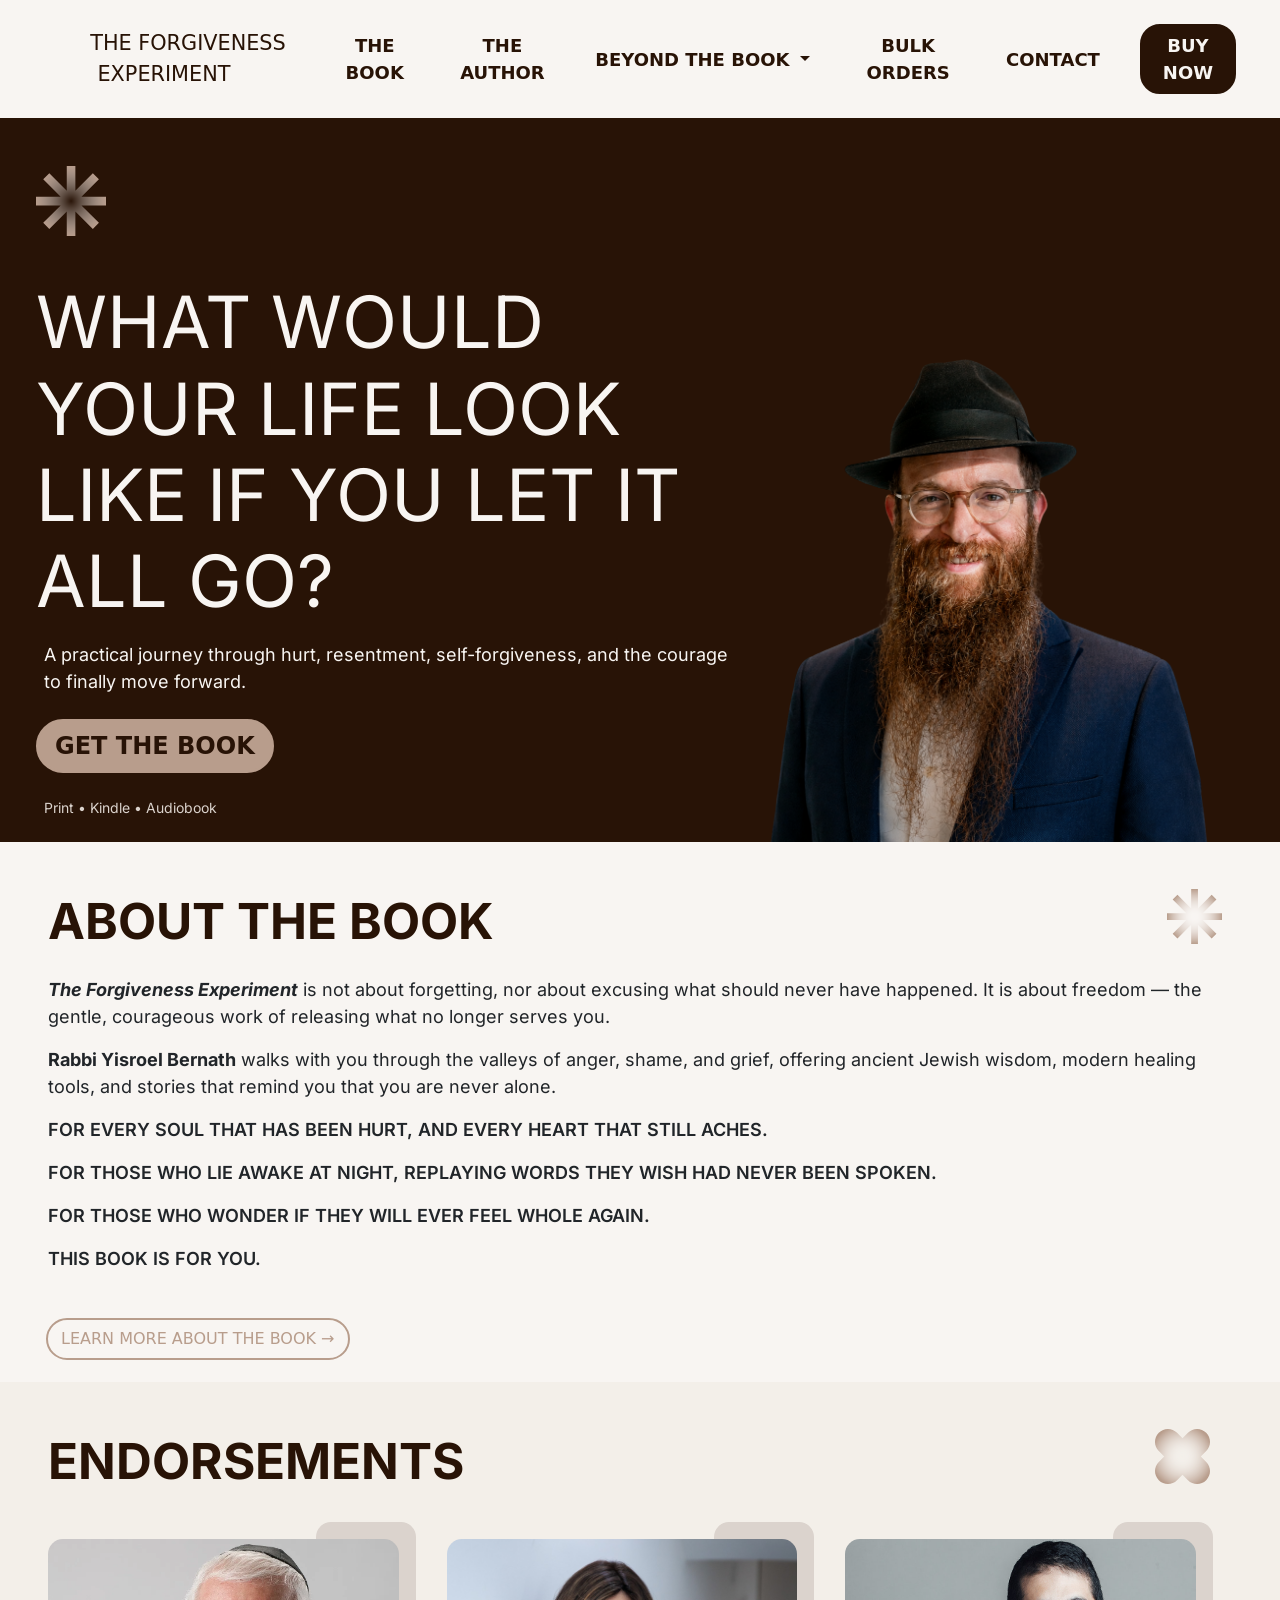
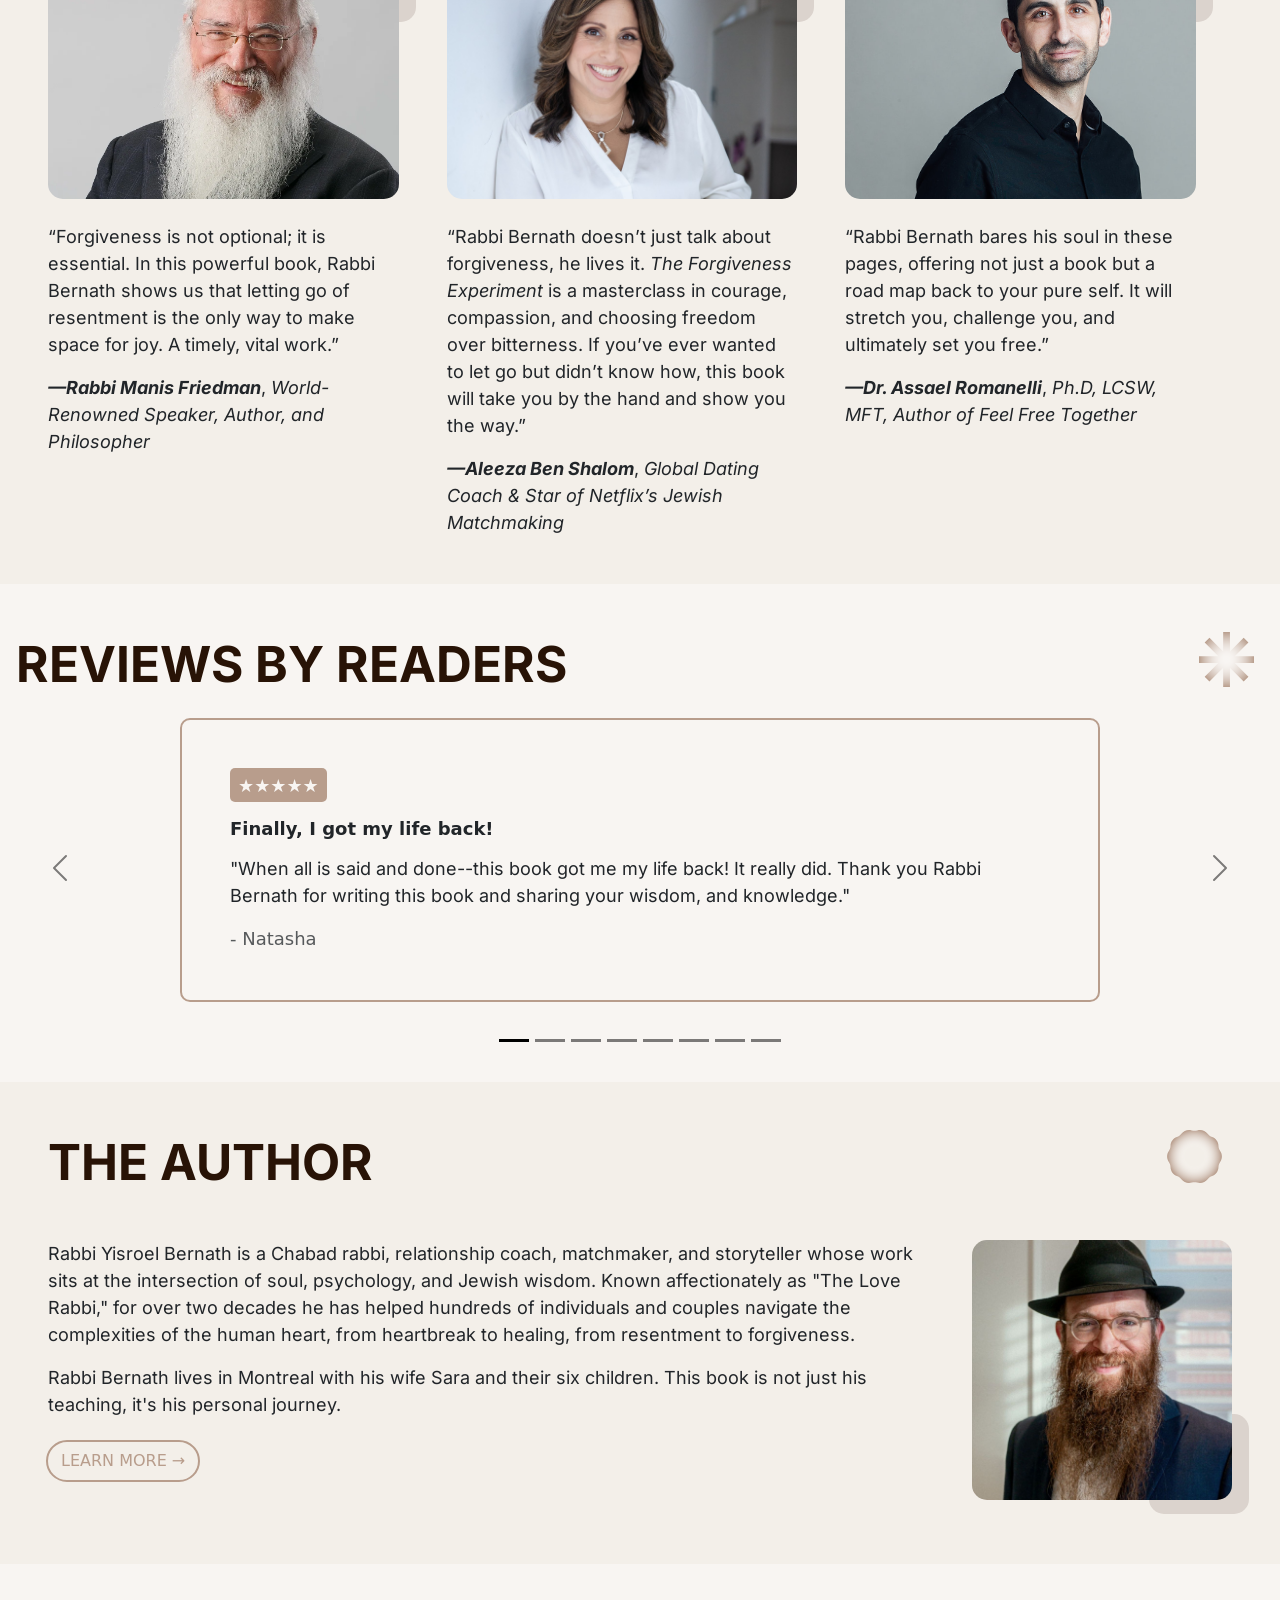
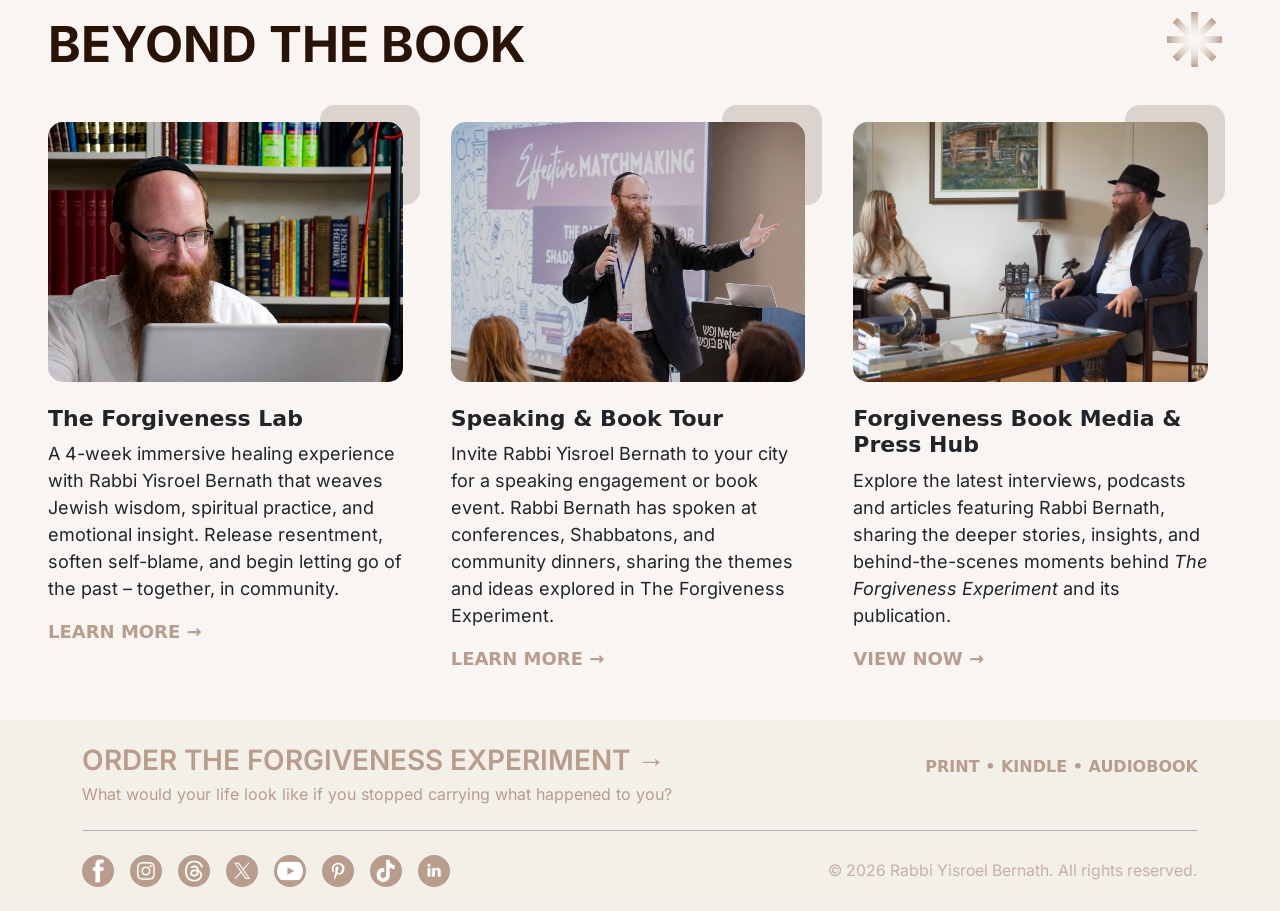
==== commit d2b445a1: "fix carousels" ====
--- a/index.html
+++ b/index.html
@@ -266,7 +266,7 @@
                     <h2 class="before-icon icon-1 icon-right mb-2 mb-md-4">Reviews by Readers</h2>
                     <!-- DESKTOP CAROUSEL 2 REVIEWS PER SLIDE-->
                     <div id="textCarouselDesktop" class="carousel carousel-dark slide d-none d-lg-block"
-                        data-bs-ride="carousel">
+                        data-bs-ride="false">
 
                         <!-- Desktop Indicators -->
                         <div class="carousel-indicators">
@@ -281,6 +281,14 @@
                                 aria-label="Slide 3"></button>
                             <button type="button" data-bs-target="#textCarouselDesktop" data-bs-slide-to="3"
                                 aria-label="Slide 4"></button>
+                             <button type="button" data-bs-target="#textCarouselDesktop" data-bs-slide-to="4"
+                                aria-label="Slide 5"></button>
+                             <button type="button" data-bs-target="#textCarouselDesktop" data-bs-slide-to="5"
+                                aria-label="Slide 6"></button>
+                             <button type="button" data-bs-target="#textCarouselDesktop" data-bs-slide-to="6"
+                                aria-label="Slide 7"></button>
+                             <button type="button" data-bs-target="#textCarouselDesktop" data-bs-slide-to="7"
+                                aria-label="Slide 8"></button>
                         </div>
                         <!-- Desktop Slides -->
                         <div class="carousel-inner rounded">
@@ -288,7 +296,7 @@
                             <div class="carousel-item active" data-bs-interval="5000">
                                 <div class="row g-0 justify-content-center">
                                     <!-- Review 1 -->
-                                    <div class="col-md-6">
+                                    <div class="col-md-12">
                                         <div class="p-5 text-left mx-auto carousel-text carousel-card">
                                             <div class="stars">
                                                 ★★★★★
@@ -296,7 +304,7 @@
                                             <h5 class="fw-bold mb-3">
                                                 Finally, I got my life back!
                                             </h5>
-                                            <p class="lead">
+                                            <p>
                                                 "When all is said and done--this book got me my
                                                 life back! It really did. Thank you Rabbi Bernath
                                                 for writing this book and sharing your wisdom, and
@@ -305,14 +313,15 @@
                                             <small class="text-muted">
                                                 - Natasha
                                             </small>
-                                            <div class="mt-2">
-                                                <a href="https://www.amazon.com/Forgiveness-Experiment-What-Would-Your/dp/1069217638#averageCustomerReviewsAnchor"
-                                                    class="cta-link uppercase" target="_blank">Read the Review →</a>
-                                            </div>
                                         </div>
                                     </div>
+                                </div>
+                            </div>
+                            <!-- Slide 2 -->
+                            <div class="carousel-item" data-bs-interval="5000">
+                                <div class="row g-0 justify-content-center">
                                     <!-- Review 2 -->
-                                    <div class="col-md-6">
+                                    <div class="col-md-12">
                                         <div class="p-5 text-left mx-auto carousel-text carousel-card">
                                             <div class="stars">
                                                 ★★★★★
@@ -320,7 +329,7 @@
                                             <h5 class="fw-bold mb-3">
                                                 A must-read in 2026!!
                                             </h5>
-                                            <p class="lead">
+                                            <p>
                                                 "Unbelievably powerful. I had many "aha" moments
                                                 while reading and following along with the
                                                 exercises. I didn't realize I was holding on to
@@ -333,20 +342,16 @@
                                             <small class="text-muted">
                                                 - Anne
                                             </small>
-                                            <div class="mt-2">
-                                                <a href="https://www.amazon.com/Forgiveness-Experiment-What-Would-Your/dp/1069217638#averageCustomerReviewsAnchor"
-                                                    class="cta-link uppercase" target="_blank">Read the Review →</a>
-                                            </div>
                                         </div>
                                     </div>
 
                                 </div>
                             </div>
-                            <!-- Slide 2 -->
+                            <!-- Slide 3 -->
                             <div class="carousel-item" data-bs-interval="5000">
                                 <div class="row g-0 justify-content-center">
                                     <!-- Review 3 -->
-                                    <div class="col-md-6">
+                                    <div class="col-md-12">
                                         <div class="p-5 text-left mx-auto carousel-text carousel-card">
                                             <div class="stars">
                                                 ★★★★★
@@ -354,7 +359,7 @@
                                             <h5 class="fw-bold mb-3">
                                                 This should be required reading!
                                             </h5>
-                                            <p class="lead">
+                                            <p>
                                                 Reading this book was more like having a conversation in my head with
                                                 our good friend Rabbi Bernath. He bears his soul and shares beautiful
                                                 heartfelt stories that lead you in a natural way to your own hard truths
@@ -368,14 +373,17 @@
                                             <small class="text-muted">
                                                 - Cheryl
                                             </small>
-                                            <div class="mt-2">
-                                                <a href="https://www.amazon.com/Forgiveness-Experiment-What-Would-Your/dp/1069217638#averageCustomerReviewsAnchor"
-                                                    class="cta-link uppercase" target="_blank">Read the Review →</a>
-                                            </div>
                                         </div>
                                     </div>
+
+                                </div>
+                            </div>
+                            <!-- Slide 4 -->
+                            <div class="carousel-item" data-bs-interval="5000">
+                                <div class="row g-0 justify-content-center">
+                                    
                                     <!-- Review 4 -->
-                                    <div class="col-md-6">
+                                    <div class="col-md-12">
                                         <div class="p-5 text-left mx-auto carousel-text carousel-card">
                                             <div class="stars">
                                                 ★★★★★
@@ -383,7 +391,7 @@
                                             <h5 class="fw-bold mb-3">
                                                 A book that makes you reflect
                                             </h5>
-                                            <p class="lead">
+                                            <p>
                                                 I really enjoyed reading "The Forgiveness Experiment". It shares simple
                                                 yet powerful insights about letting go, healing, and growing through
                                                 forgiveness. Rabbi Bernath explains the topic in a way that feels both
@@ -397,20 +405,16 @@
                                             <small class="text-muted">
                                                 - Silvia
                                             </small>
-                                            <div class="mt-2">
-                                                <a href="https://www.amazon.com/Forgiveness-Experiment-What-Would-Your/dp/1069217638#averageCustomerReviewsAnchor"
-                                                    class="cta-link uppercase" target="_blank">Read the Review →</a>
-                                            </div>
                                         </div>
                                     </div>
 
                                 </div>
                             </div>
-                            <!-- Slide 3 -->
+                            <!-- Slide 5 -->
                             <div class="carousel-item" data-bs-interval="5000">
                                 <div class="row g-0 justify-content-center">
                                     <!-- Review 5 -->
-                                    <div class="col-md-6">
+                                    <div class="col-md-12">
                                         <div class="p-5 text-left mx-auto carousel-text carousel-card">
                                             <div class="stars">
                                                 ★★★★★
@@ -418,7 +422,7 @@
                                             <h5 class="fw-bold mb-3">
                                                 Empowering Experiences
                                             </h5>
-                                            <p class="lead">
+                                            <p>
                                                 So far, several chapters have addressed issues faced in my own life and
                                                 provided me with wisdom to release what I’ve been holding onto for
                                                 years, or even minutes. Using the suggested steps for renewal of my
@@ -434,16 +438,16 @@
                                             <small class="text-muted">
                                                 - WhoMe
                                             </small>
-                                            <div class="mt-2">
-                                                <a href="https://www.amazon.com/Forgiveness-Experiment-What-Would-Your/dp/1069217638#averageCustomerReviewsAnchor"
-                                                    class="cta-link uppercase" target="_blank">Read the Review →</a>
-                                            </div>
                                         </div>
                                     </div>
 
-
+                                </div>
+                            </div>
+                            <!-- Slide 6 -->
+                            <div class="carousel-item" data-bs-interval="5000">
+                                <div class="row g-0 justify-content-center">
                                     <!-- Review 6 -->
-                                    <div class="col-md-6">
+                                    <div class="col-md-12">
                                         <div class="p-5 text-left mx-auto carousel-text carousel-card">
                                             <div class="stars">
                                                 ★★★★★
@@ -451,7 +455,7 @@
                                             <h5 class="fw-bold mb-3">
                                                 10/10
                                             </h5>
-                                            <p class="lead">
+                                            <p>
                                                 This book is phenomenal! I have been listening to Rabbi Bernath’s
                                                 podcast, “Kabbalah is for Everyone” for a little over a year which is
                                                 how I learned about this release. I have been thrilled so far with his
@@ -462,20 +466,16 @@
                                             <small class="text-muted">
                                                 - Delora May Day
                                             </small>
-                                            <div class="mt-2">
-                                                <a href="https://www.amazon.com/Forgiveness-Experiment-What-Would-Your/dp/1069217638#averageCustomerReviewsAnchor"
-                                                    class="cta-link uppercase" target="_blank">Read the Review →</a>
-                                            </div>
                                         </div>
                                     </div>
 
                                 </div>
                             </div>
-                            <!-- Slide 4 -->
+                            <!-- Slide 7 -->
                             <div class="carousel-item" data-bs-interval="5000">
                                 <div class="row g-0 justify-content-center">
-                                    <!-- Review 5 -->
-                                    <div class="col-md-6">
+                                    <!-- Review 7 -->
+                                    <div class="col-md-12">
                                         <div class="p-5 text-left mx-auto carousel-text carousel-card">
                                             <div class="stars">
                                                 ★★★★★
@@ -483,7 +483,7 @@
                                             <h5 class="fw-bold mb-3">
                                                 The Forgiveness Experiment is worth the read!
                                             </h5>
-                                            <p class="lead">
+                                            <p>
                                                 Well written and encouraging read. This book challenges the readers to
                                                 consider what life would look like if they walked in freedom instead of
                                                 bitterness. There are loads of examples of what forgiveness can look
@@ -495,21 +495,20 @@
                                             <small class="text-muted">
                                                 - Katieh
                                             </small>
-                                            <div class="mt-2">
-                                                <a href="https://www.amazon.com/Forgiveness-Experiment-What-Would-Your/dp/1069217638#averageCustomerReviewsAnchor"
-                                                    class="cta-link uppercase" target="_blank">Read the Review →</a>
-                                            </div>
                                         </div>
                                     </div>
-
-
+                                </div>
+                            </div>
+                            <!-- Slide 8 -->
+                            <div class="carousel-item" data-bs-interval="5000">
+                                <div class="row g-0 justify-content-center">
                                     <!-- Continue Reading -->
-                                    <div class="col-md-6">
+                                    <div class="col-md-12">
                                         <div class="p-5 text-left mx-auto carousel-text carousel-card">
                                             <h5 class="fw-bold mb-3">
                                                 Continue Reading
                                             </h5>
-                                            <p class="lead">
+                                            <p>
                                                 Select the link below to read more about how this
                                                 book has impacted readers:
                                             </p>
@@ -548,7 +547,7 @@
                     <!-- MOBILE CAROUSEL 1 REVIEW PER SLIDE -->
 
                     <div id="textCarouselMobile" class="carousel carousel-dark slide d-block d-lg-none"
-                        data-bs-ride="carousel">
+                        data-bs-ride="false">
                         <!-- Mobile Indicators -->
                         <div class="carousel-indicators">
                             <button type="button" data-bs-target="#textCarouselMobile" data-bs-slide-to="0"
@@ -581,7 +580,7 @@
                                     <h5 class="fw-bold mb-3">
                                         Finally, I got my life back!
                                     </h5>
-                                    <p class="lead">
+                                    <p>
                                         "When all is said and done--this book got me my life back!
                                         It really did. Thank you Rabbi Bernath for writing this
                                         book and sharing your wisdom, and knowledge."
@@ -589,10 +588,6 @@
                                     <small class="text-muted">
                                         - Natasha
                                     </small>
-                                    <div class="mt-2">
-                                        <a href="https://www.amazon.com/Forgiveness-Experiment-What-Would-Your/dp/1069217638#averageCustomerReviewsAnchor"
-                                            class="cta-link uppercase" target="_blank">Read the Review →</a>
-                                    </div>
                                 </div>
                             </div>
                             <!-- Slide 2 -->
@@ -604,7 +599,7 @@
                                     <h5 class="fw-bold mb-3">
                                         A must-read in 2026!!
                                     </h5>
-                                    <p class="lead">
+                                    <p>
                                         "Unbelievably powerful. I had many "aha" moments while
                                         reading and following along with the exercises. I didn't
                                         realize I was holding on to so much pain. So honest, real,
@@ -616,10 +611,6 @@
                                     <small class="text-muted">
                                         - Anne
                                     </small>
-                                    <div class="mt-2">
-                                        <a href="https://www.amazon.com/Forgiveness-Experiment-What-Would-Your/dp/1069217638#averageCustomerReviewsAnchor"
-                                            class="cta-link uppercase" target="_blank">Read the Review →</a>
-                                    </div>
                                 </div>
                             </div>
                             <!-- Slide 3 -->
@@ -631,7 +622,7 @@
                                     <h5 class="fw-bold mb-3">
                                         Recommend this book to everyone!
                                     </h5>
-                                    <p class="lead">
+                                    <p>
                                         "...I've already tried some of the exercises and they have
                                         been immensely helpful! It's written in a way that is very
                                         easy to read and draws you in, in a way that you want to
@@ -640,10 +631,6 @@
                                     <small class="text-muted">
                                         - Shevy
                                     </small>
-                                    <div class="mt-2">
-                                        <a href="https://www.amazon.com/Forgiveness-Experiment-What-Would-Your/dp/1069217638#averageCustomerReviewsAnchor"
-                                            class="cta-link uppercase" target="_blank">Read the Review →</a>
-                                    </div>
                                 </div>
                             </div>
                             <!-- Slide 4 -->
@@ -655,7 +642,7 @@
                                     <h5 class="fw-bold mb-3">
                                         This should be required reading!
                                     </h5>
-                                    <p class="lead">
+                                    <p>
                                         Reading this book was more like having a conversation in my head with
                                         our good friend Rabbi Bernath. He bears his soul and shares beautiful
                                         heartfelt stories that lead you in a natural way to your own hard truths
@@ -669,10 +656,6 @@
                                     <small class="text-muted">
                                         - Cheryl
                                     </small>
-                                    <div class="mt-2">
-                                        <a href="https://www.amazon.com/Forgiveness-Experiment-What-Would-Your/dp/1069217638#averageCustomerReviewsAnchor"
-                                            class="cta-link uppercase" target="_blank">Read the Review →</a>
-                                    </div>
                                 </div>
                             </div>
                             <!-- Slide 5 -->
@@ -684,7 +667,7 @@
                                     <h5 class="fw-bold mb-3">
                                         A book that makes you reflect
                                     </h5>
-                                    <p class="lead">
+                                    <p>
                                         I really enjoyed reading "The Forgiveness Experiment". It shares simple
                                         yet powerful insights about letting go, healing, and growing through
                                         forgiveness. Rabbi Bernath explains the topic in a way that feels both
@@ -698,10 +681,6 @@
                                     <small class="text-muted">
                                         - Silvia
                                     </small>
-                                    <div class="mt-2">
-                                        <a href="https://www.amazon.com/Forgiveness-Experiment-What-Would-Your/dp/1069217638#averageCustomerReviewsAnchor"
-                                            class="cta-link uppercase" target="_blank">Read the Review →</a>
-                                    </div>
                                 </div>
                             </div>
                             <!-- Slide 6 -->
@@ -713,7 +692,7 @@
                                     <h5 class="fw-bold mb-3">
                                         10/10
                                     </h5>
-                                    <p class="lead">
+                                    <p>
                                         This book is phenomenal! I have been listening to Rabbi Bernath’s
                                         podcast, “Kabbalah is for Everyone” for a little over a year which is
                                         how I learned about this release. I have been thrilled so far with his
@@ -724,10 +703,6 @@
                                     <small class="text-muted">
                                         - Delora May Day
                                     </small>
-                                    <div class="mt-2">
-                                        <a href="https://www.amazon.com/Forgiveness-Experiment-What-Would-Your/dp/1069217638#averageCustomerReviewsAnchor"
-                                            class="cta-link uppercase" target="_blank">Read the Review →</a>
-                                    </div>
                                 </div>
                             </div>
                             <!-- Slide 7 -->
@@ -739,7 +714,7 @@
                                     <h5 class="fw-bold mb-3">
                                         The Forgiveness Experiment is worth the read!
                                     </h5>
-                                    <p class="lead">
+                                    <p>
                                         Well written and encouraging read. This book challenges the readers to
                                         consider what life would look like if they walked in freedom instead of
                                         bitterness. There are loads of examples of what forgiveness can look
@@ -751,10 +726,6 @@
                                     <small class="text-muted">
                                         - Katieh
                                     </small>
-                                    <div class="mt-2">
-                                        <a href="https://www.amazon.com/Forgiveness-Experiment-What-Would-Your/dp/1069217638#averageCustomerReviewsAnchor"
-                                            class="cta-link uppercase" target="_blank">Read the Review →</a>
-                                    </div>
                                 </div>
                             </div>
                             <!-- Slide 8 -->
@@ -764,7 +735,7 @@
                                     <h5 class="fw-bold mb-3">
                                         Continue Reading
                                     </h5>
-                                    <p class="lead">
+                                    <p>
                                         Select the link below to read more about how this book has
                                         impacted readers:
                                     </p>
--- a/styles.css
+++ b/styles.css
@@ -892,15 +892,15 @@
 
 
 	@media (min-width: 1000px) {
-		max-width: 520px;
-	}
-
-	&>p {
+		max-width: 920px;
+	}
+
+	/* &>p {
 		overflow: hidden;
 		display: -webkit-box;
 		-webkit-line-clamp: 4;
 		-webkit-box-orient: vertical;
-	}
+	} */
 }
 
 .carousel-indicators {
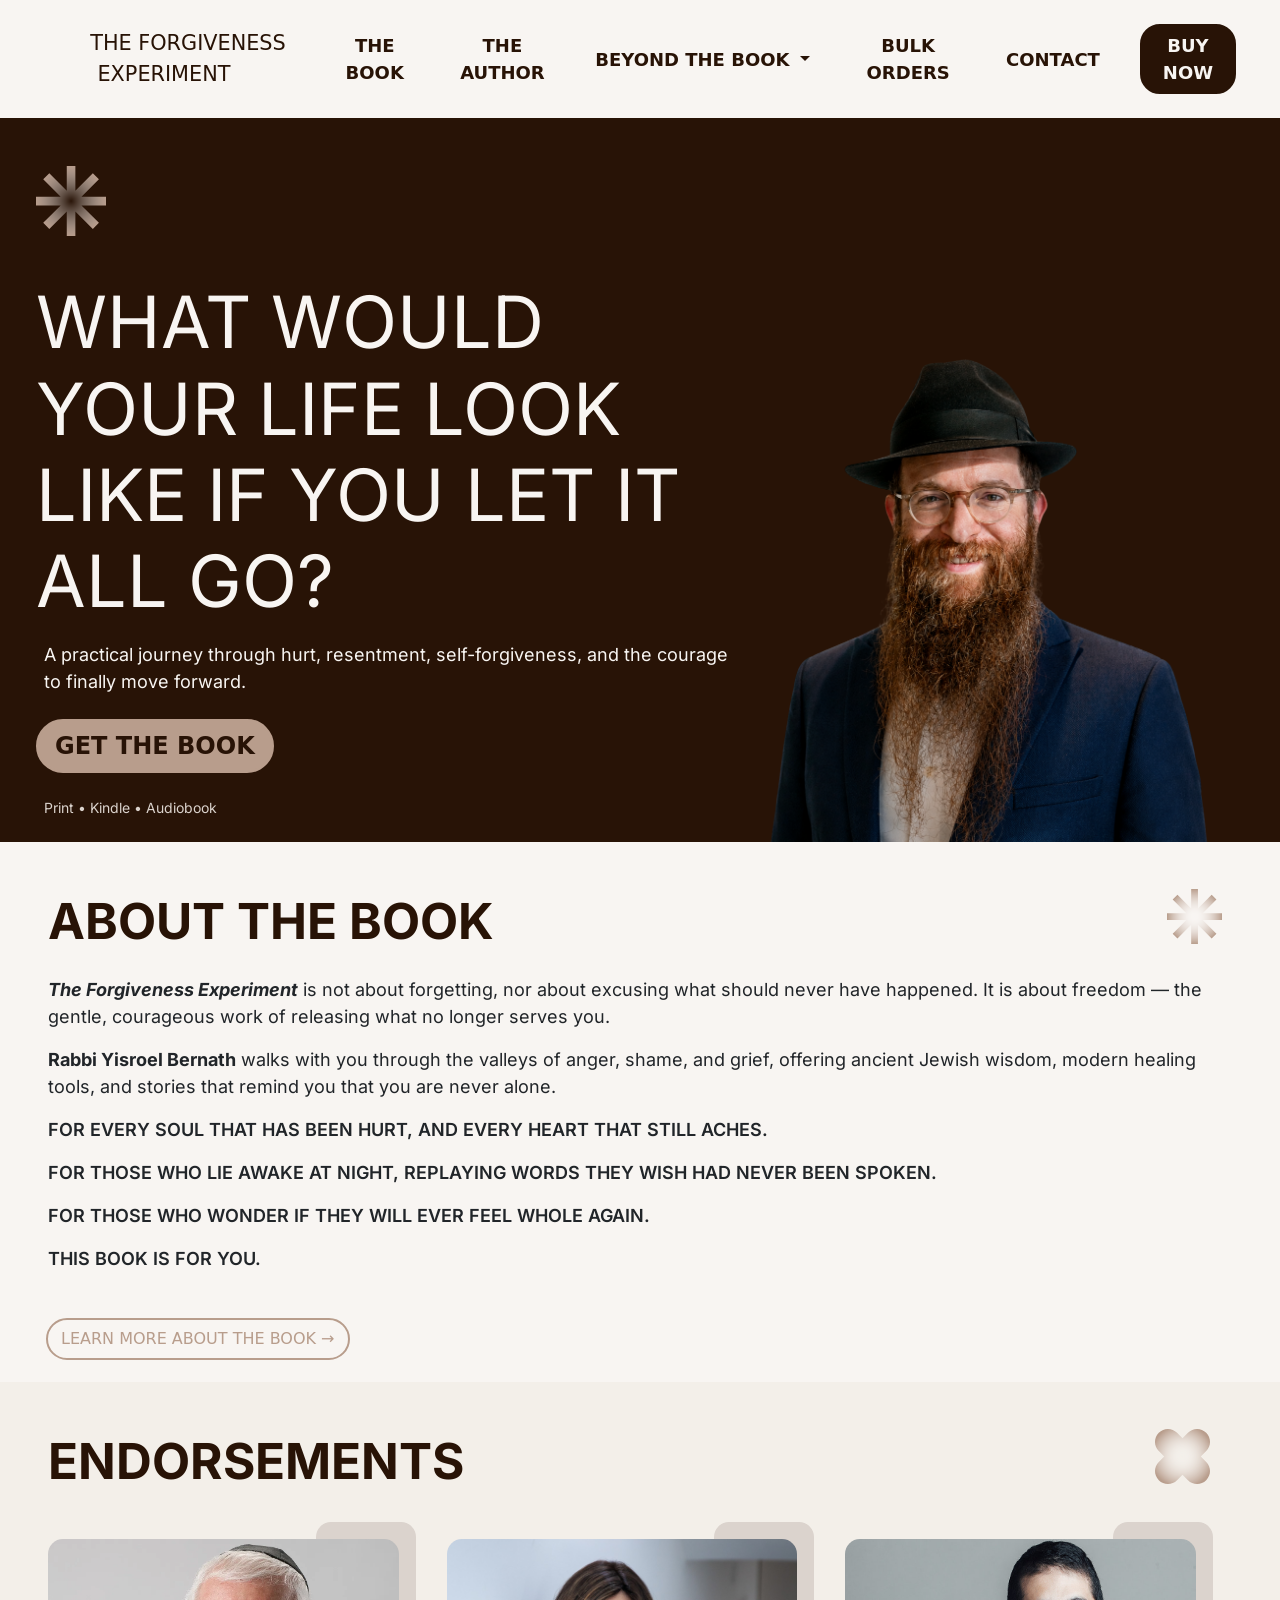
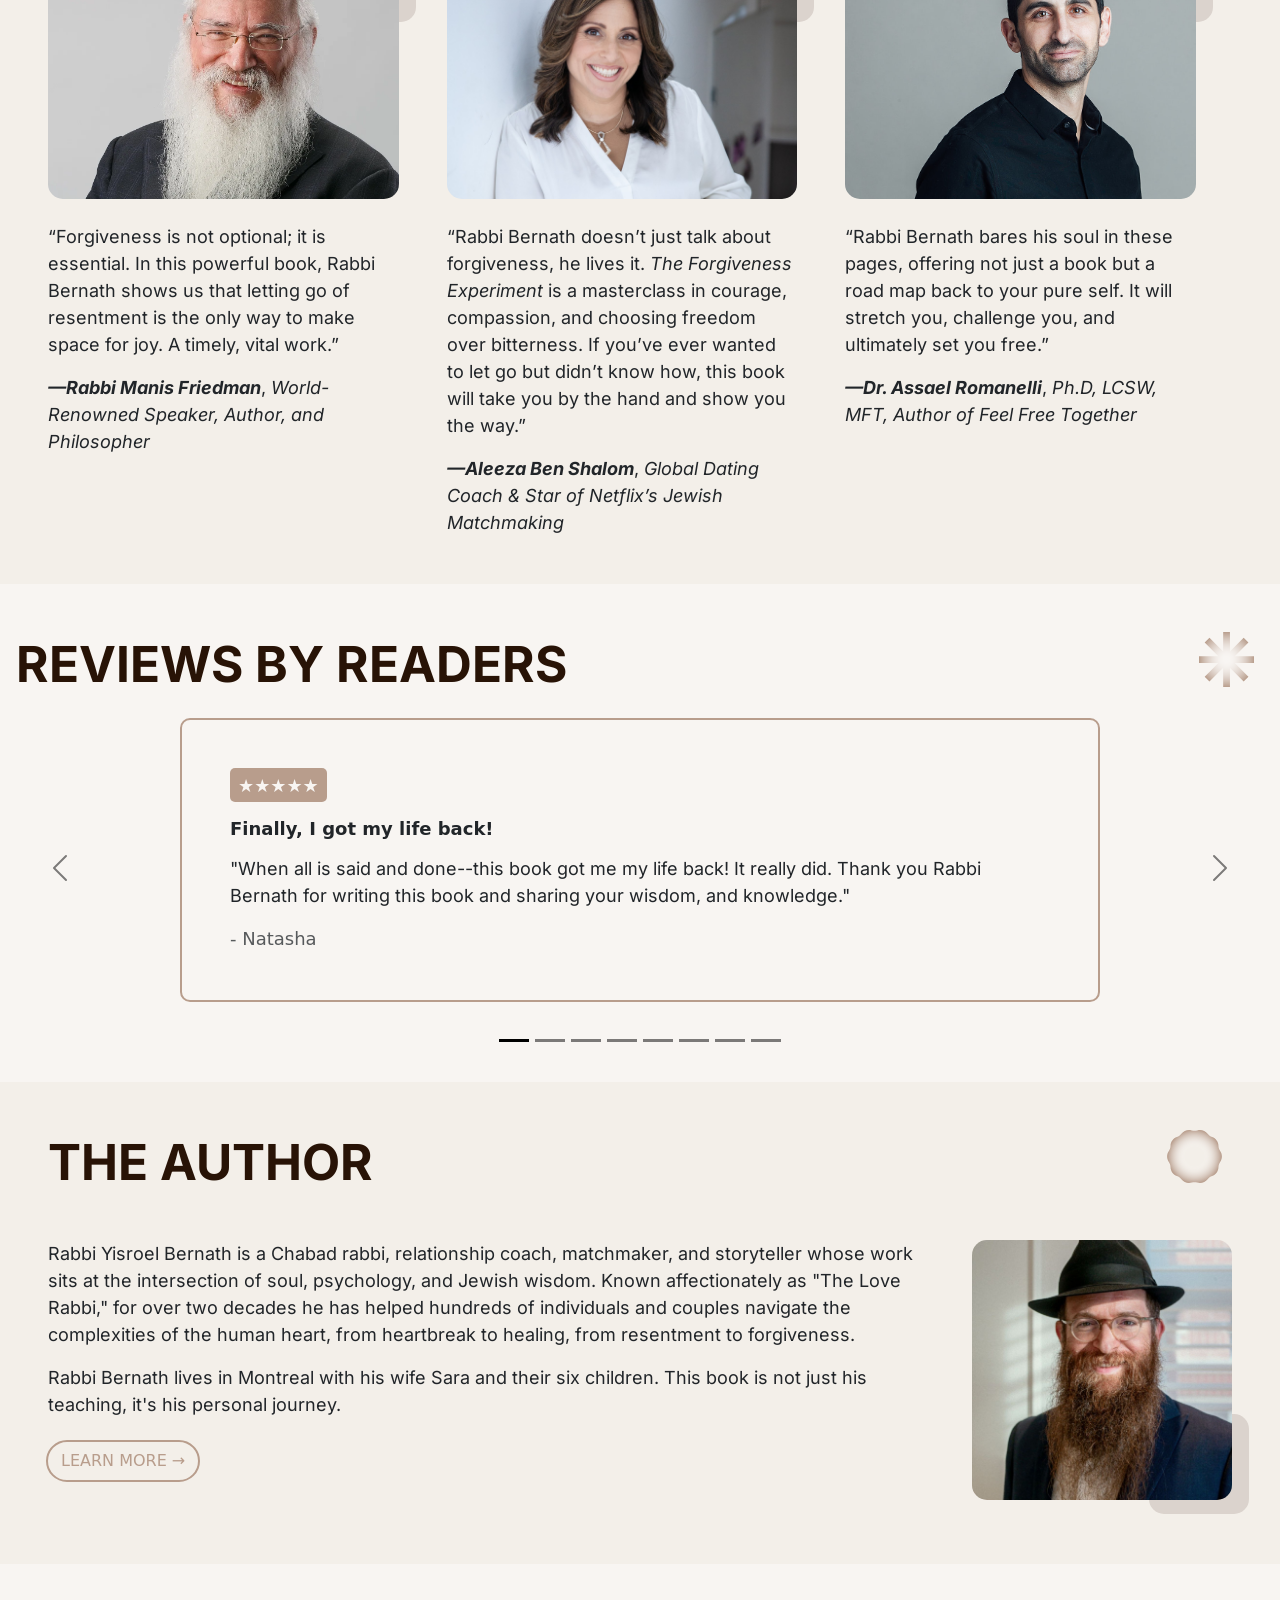
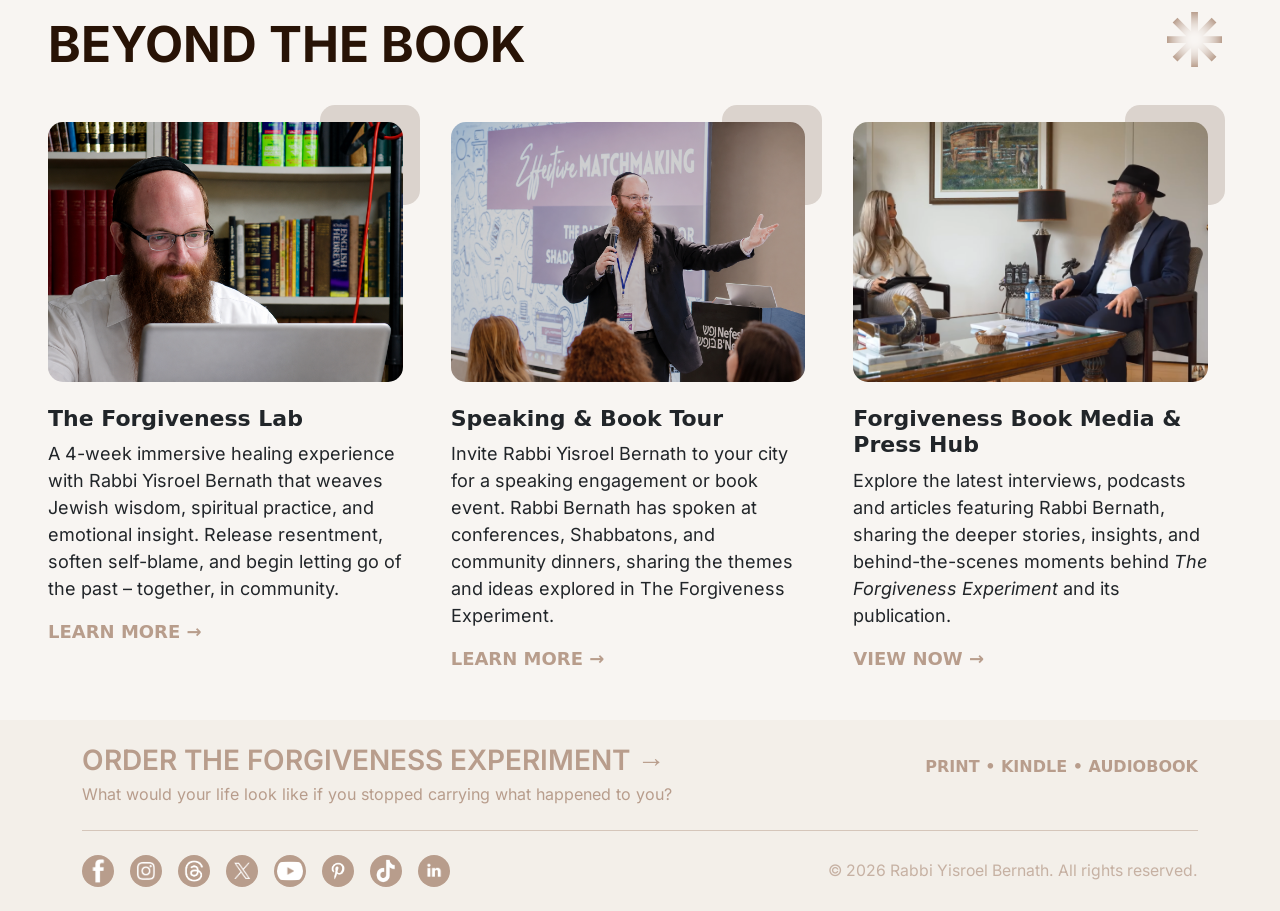
==== commit 061dd3e5: "border color in footer" ====
--- a/index.html
+++ b/index.html
@@ -903,7 +903,7 @@
 
         <!-- DIVIDER -->
         <div class="container-lg my-4">
-            <hr class="m-0 border-secondary opacity-50">
+            <hr class="m-0 opacity-50 divider">
         </div>
 
         <!-- BOTTOM SECTION: Social Icons + Copyright -->
--- a/styles.css
+++ b/styles.css
@@ -872,6 +872,10 @@
 
 }
 
+#textCarouselMobile .carousel-inner .carousel-item p {
+	font-size: 16px;
+}
+
 .carousel-control {
 	width: 7%;
 
@@ -1230,6 +1234,14 @@
 	& p {
 		margin-bottom: 0em;
 		font-size: 14px;
+	}
+
+	/* & .container-lg .d-flex .book-info .upperbold .cta-link:hover {
+		text-decoration: underline 0.07em;
+	} */
+
+	& .divider {
+		color: var(--accent-color-dark);
 	}
 }
 
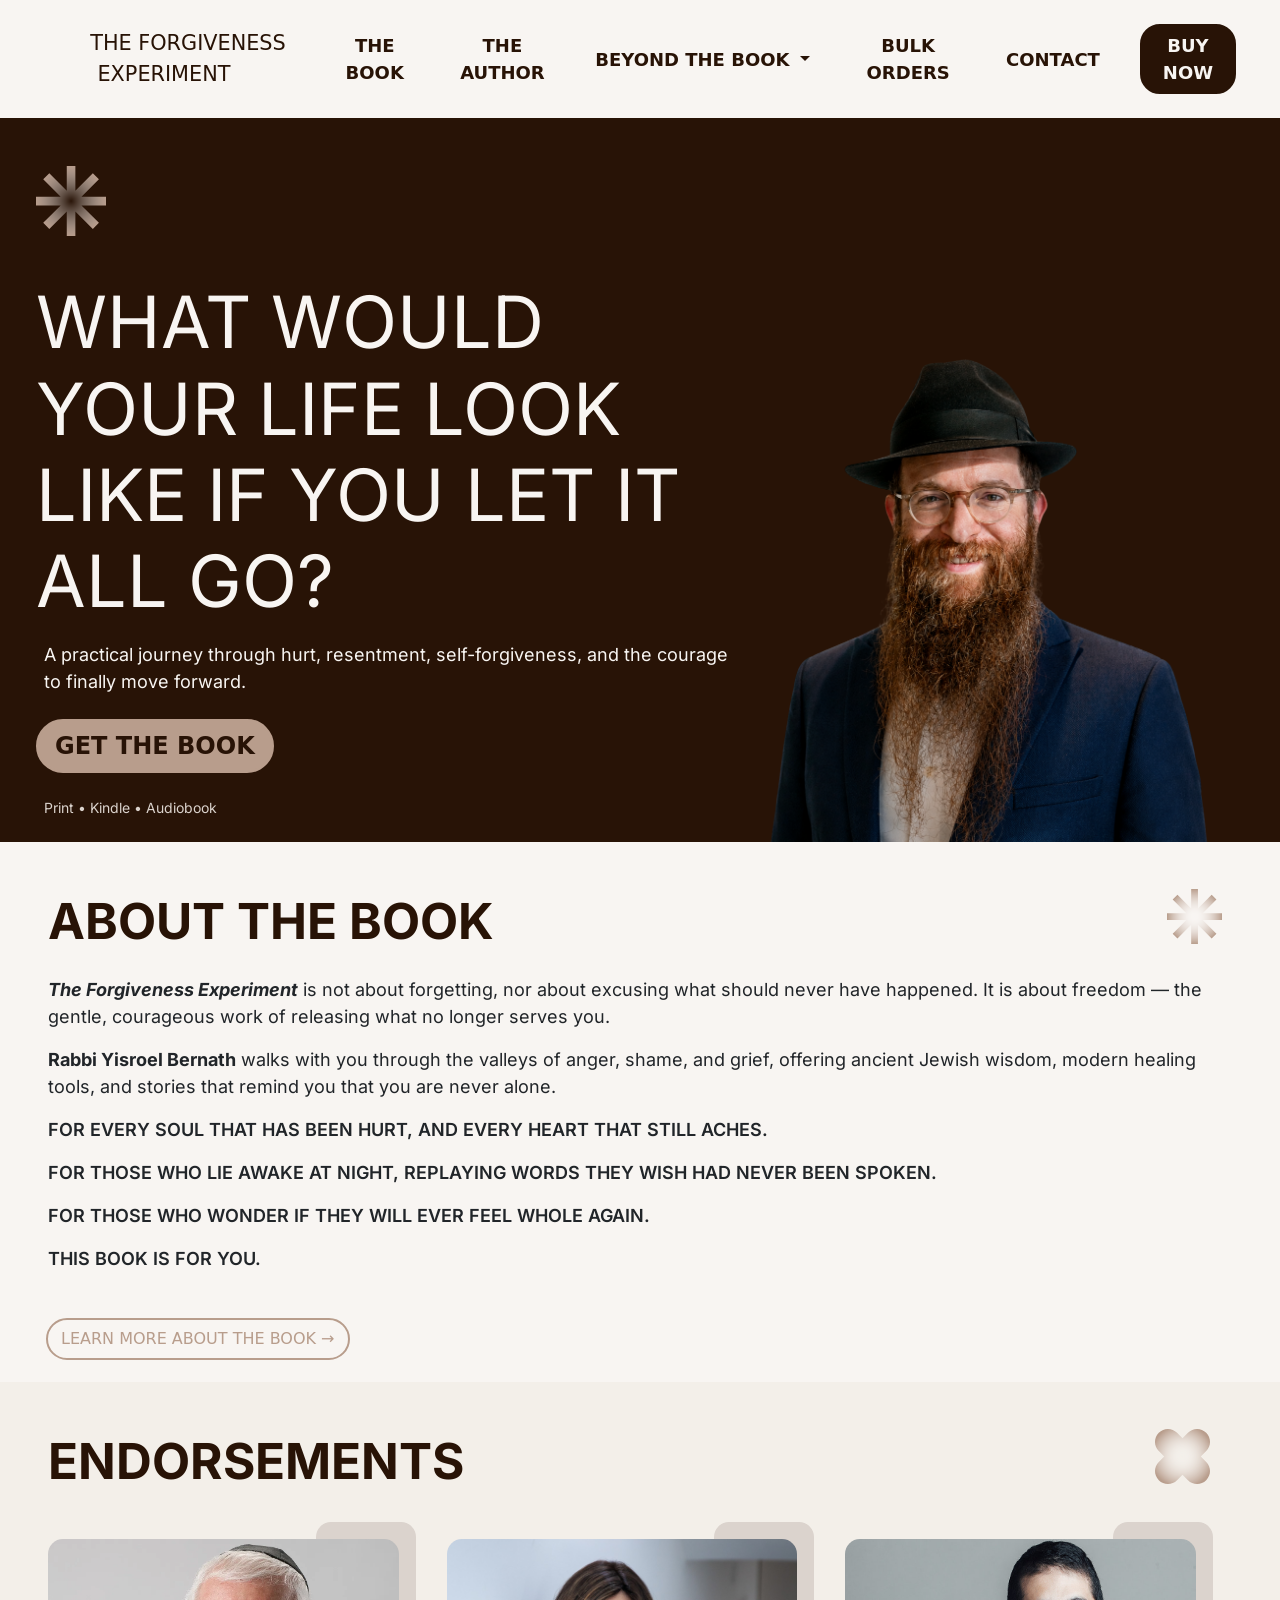
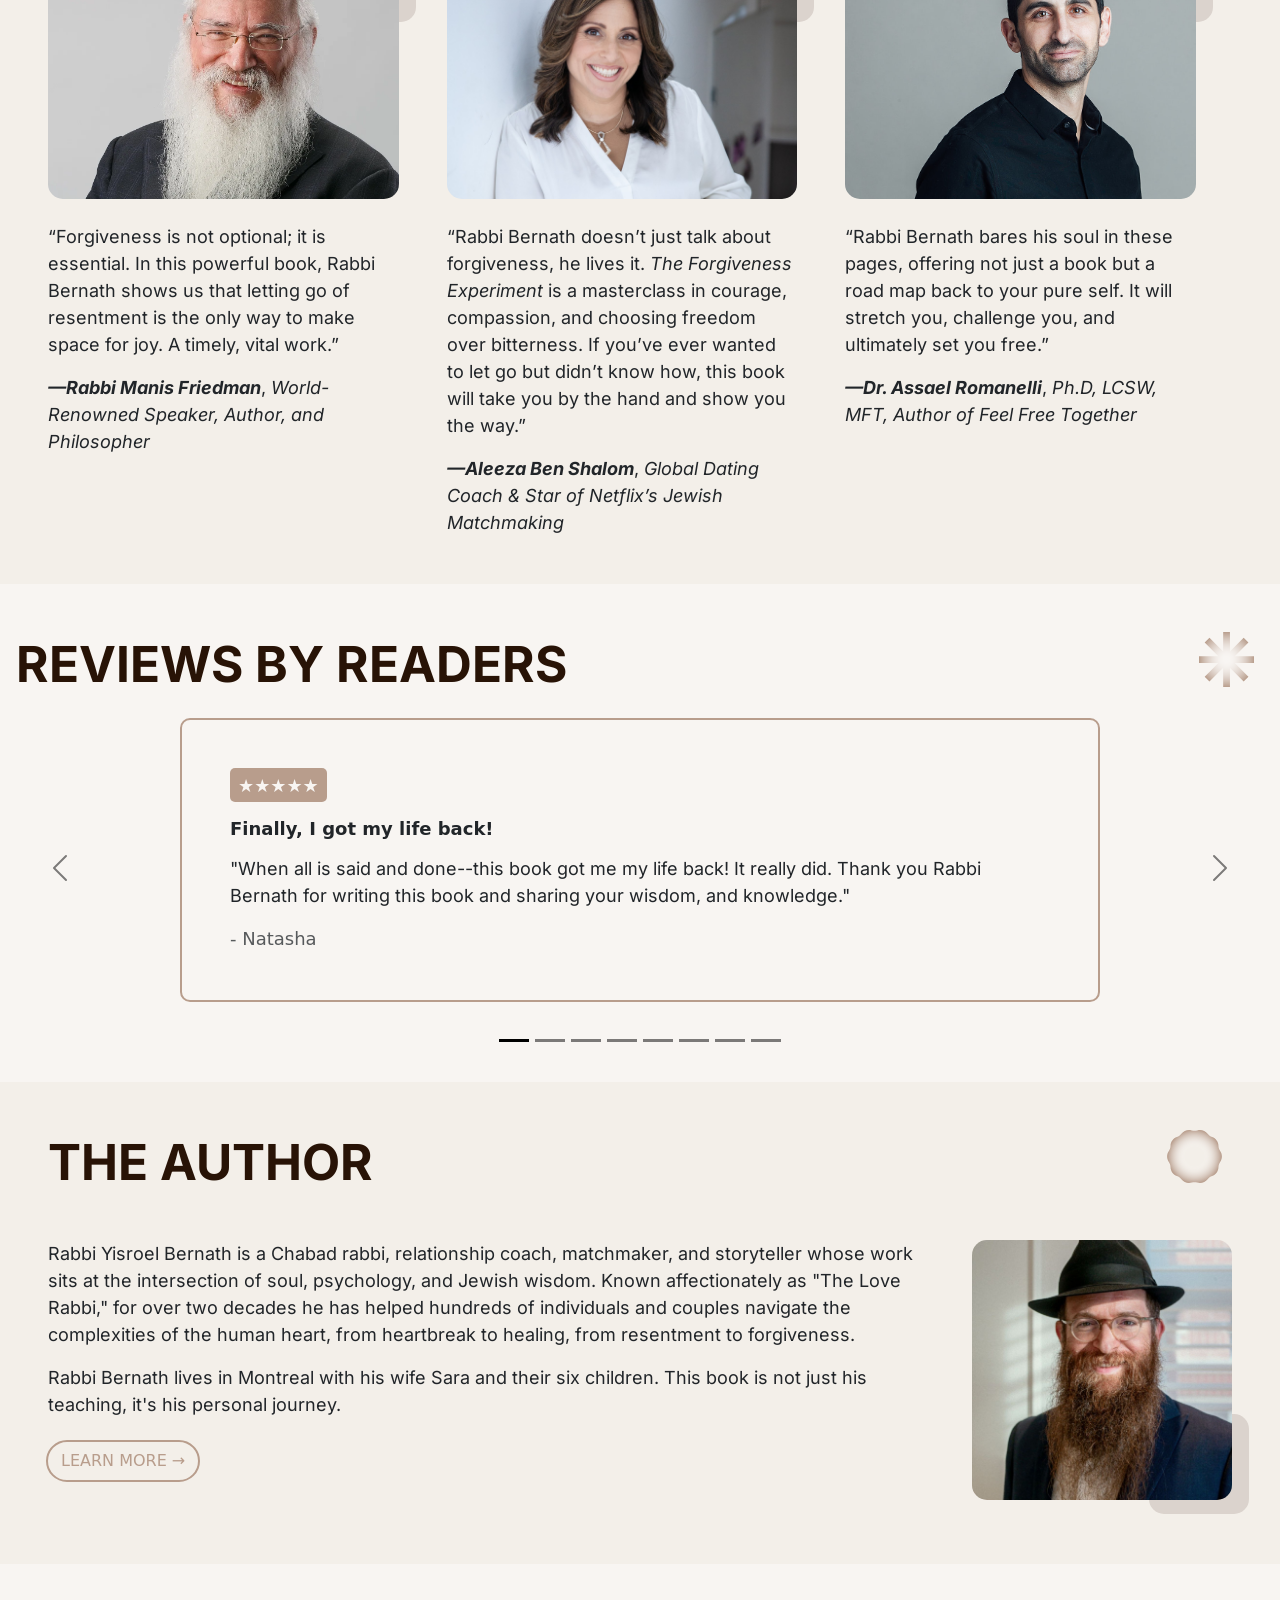
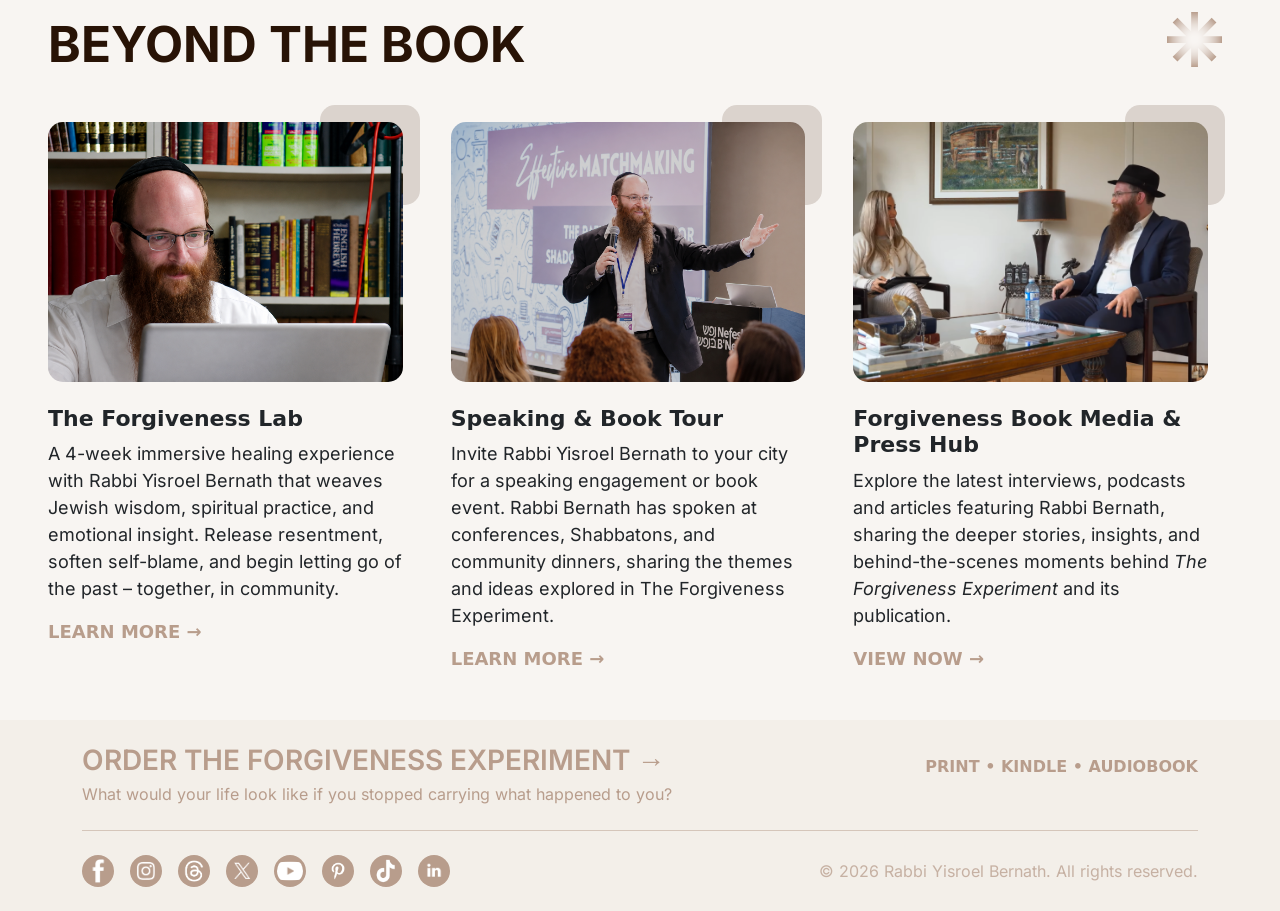
==== commit b1705cba: "copyright size" ====
--- a/index.html
+++ b/index.html
@@ -942,7 +942,7 @@
                 </div>
 
                 <!-- Copyright -->
-                <p class="mb-0 small opacity-75">
+                <p class="mb-0 small opacity-75 copyright-text">
                     &copy; 2026 Rabbi Yisroel Bernath. All rights reserved.
                 </p>
 
--- a/styles.css
+++ b/styles.css
@@ -1243,6 +1243,14 @@
 	& .divider {
 		color: var(--accent-color-dark);
 	}
+
+	& .copyright-text {
+		font-size: 13px;
+
+		@media screen and (min-width: 500px) {
+			font-size: 16px;
+		}
+	}
 }
 
 .btn.btn-outline {
